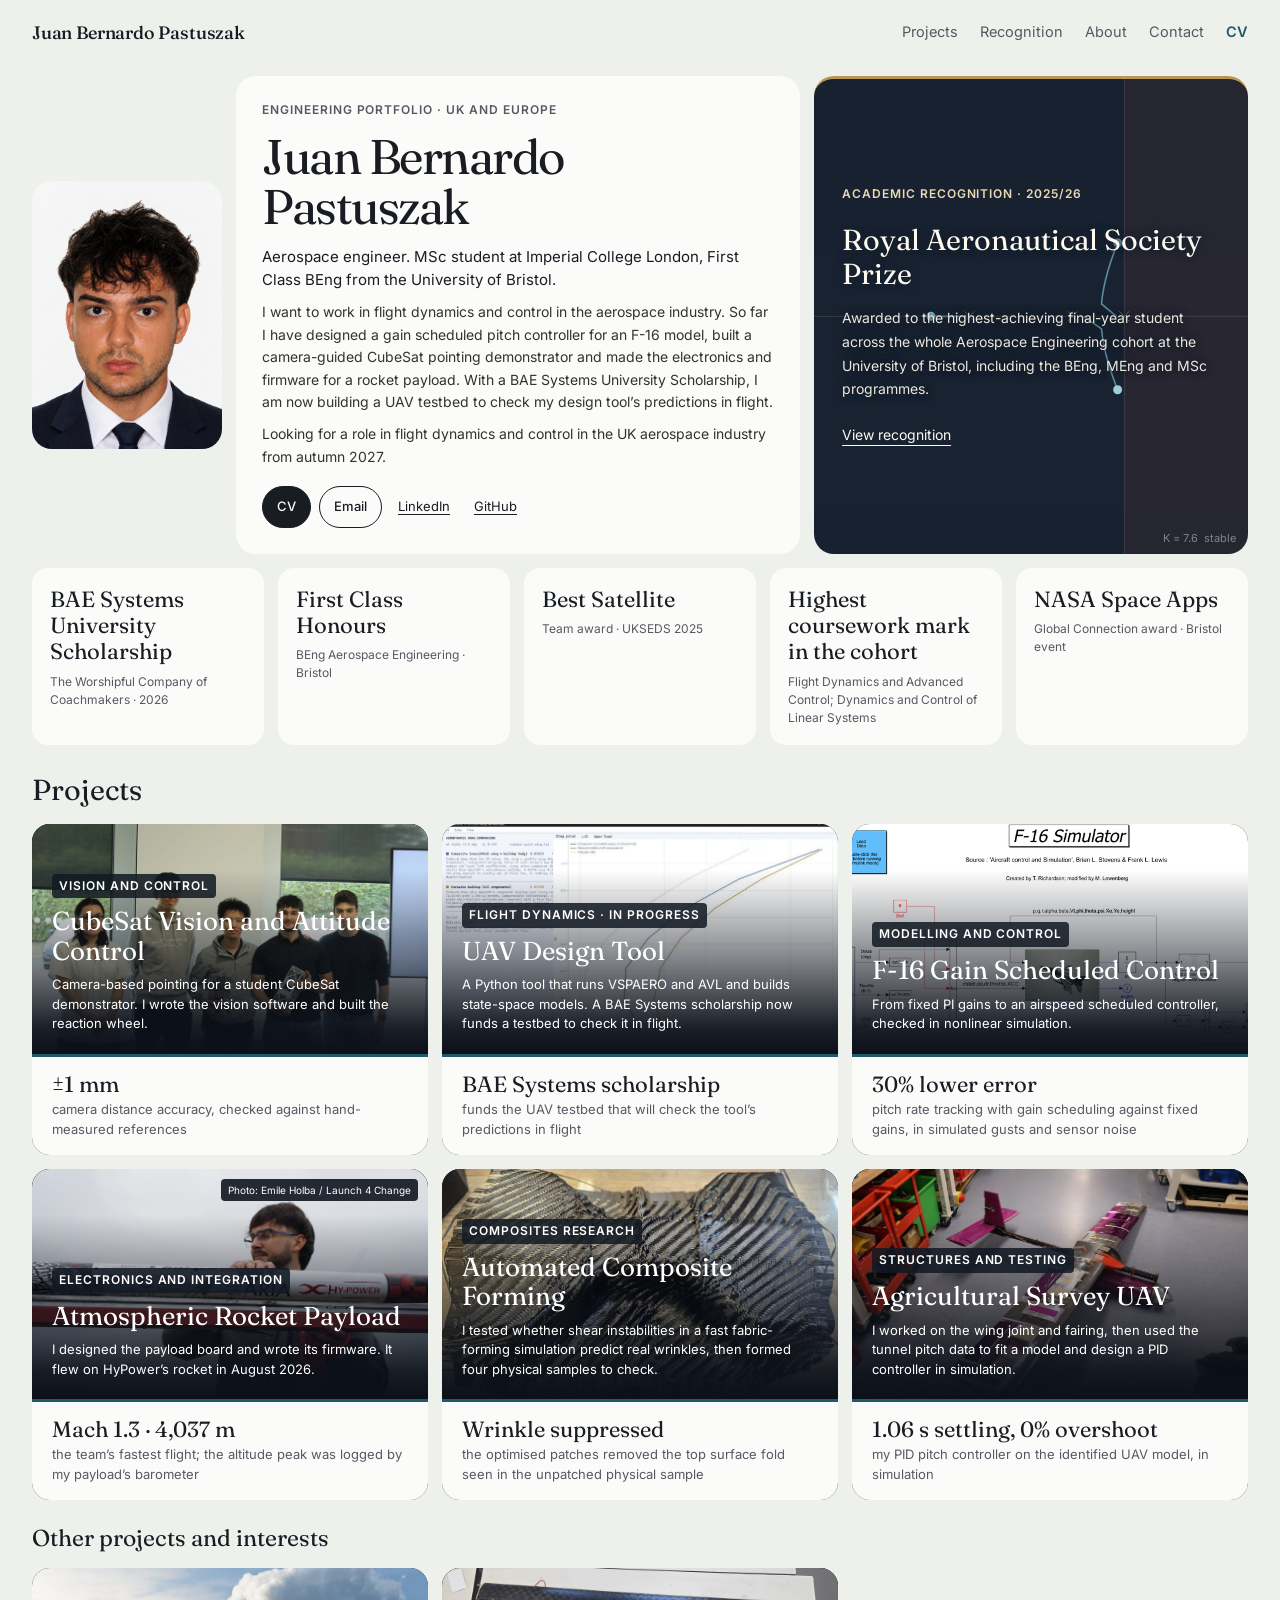
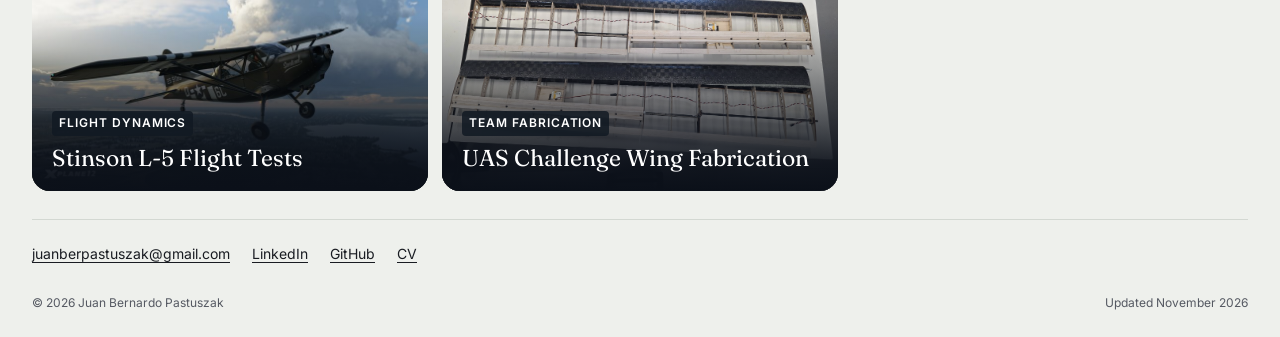
==== index.html @ 906a5113 "Keep only the root locus animation; shorter role line Co-Authored-By: Claude Opus 5.5 <noreply@anthr" ====
<!doctype html>
<html lang="en-GB">
<head>
<meta charset="utf-8">
<meta name="viewport" content="width=device-width, initial-scale=1, viewport-fit=cover">
<title>Juan Bernardo Pastuszak · Aerospace engineer, flight dynamics and control</title>
<meta name="description" content="Portfolio of Juan Bernardo Pastuszak (Juan Pastuszak), aerospace engineer in flight dynamics and control. MSc student at Imperial College London, First Class BEng from the University of Bristol, BAE Systems University Scholar. F-16 gain scheduled control, UAV design tool, CubeSat and rocket payload.">
<meta name="author" content="Juan Bernardo Pastuszak">
<meta property="og:title" content="Juan Bernardo Pastuszak · Aerospace engineer, flight dynamics and control"><meta property="og:description" content="Portfolio of Juan Bernardo Pastuszak (Juan Pastuszak), aerospace engineer in flight dynamics and control. MSc student at Imperial College London, First Class BEng from the University of Bristol, BAE Systems University Scholar. F-16 gain scheduled control, UAV design tool, CubeSat and rocket payload."><meta property="og:type" content="website">
<link rel="canonical" href="https://juanpastuszak.com/">
<meta property="og:url" content="https://juanpastuszak.com/">
<meta property="og:image" content="https://juanpastuszak.com/media/social-preview.png">
<meta property="og:image:width" content="1200"><meta property="og:image:height" content="630">
<meta property="og:image:alt" content="Juan Bernardo Pastuszak aerospace engineering portfolio, featuring satellite control, rocket payload and composite forming projects">
<meta name="twitter:card" content="summary_large_image"><meta name="twitter:image" content="https://juanpastuszak.com/media/social-preview.png">
<meta name="theme-color" content="#eef0ec">
<link rel="icon" href="data:image/svg+xml,%3Csvg xmlns='http://www.w3.org/2000/svg' viewBox='0 0 64 64'%3E%3Crect width='64' height='64' fill='%23eef0ec'/%3E%3Ctext x='32' y='44' font-family='Georgia,serif' font-size='34' text-anchor='middle' fill='%231d1a16'%3EJP%3C/text%3E%3Crect x='14' y='50' width='36' height='3' fill='%231f5a6b'/%3E%3C/svg%3E"><link rel="icon" type="image/png" sizes="48x48" href="favicon-48.png"><link rel="apple-touch-icon" href="apple-touch-icon.png">
<script type="application/ld+json">{"@context": "https://schema.org", "@type": "Person", "name": "Juan Bernardo Pastuszak", "alternateName": ["Juan Bernardo Pastuszak", "Juan Pastuszak"], "url": "https://juanpastuszak.com/", "image": "https://juanpastuszak.com/media/profile-suit-refined.png", "jobTitle": "Aerospace engineer", "description": "Aerospace engineer focused on guidance and control for autonomous aerospace systems, especially UAVs. MSc student at Imperial College London; BEng Aerospace Engineering, First Class Honours, University of Bristol.", "alumniOf": [{"@type": "CollegeOrUniversity", "name": "University of Bristol"}, {"@type": "CollegeOrUniversity", "name": "Imperial College London"}], "knowsAbout": ["Flight dynamics", "Control systems", "UAV design", "Gain scheduling", "Spacecraft attitude control", "Embedded systems"], "sameAs": ["https://www.linkedin.com/in/juanpastuszak", "https://github.com/JuanBer18"]}</script>
<link rel="preload" href="fonts/fraunces-normal-latin.woff2" as="font" type="font/woff2" crossorigin><link rel="preload" href="fonts/fraunces-italic-latin.woff2" as="font" type="font/woff2" crossorigin><link rel="preload" href="fonts/inter-normal-latin.woff2" as="font" type="font/woff2" crossorigin><link rel="stylesheet" href="fonts/fonts.css">
<link rel="stylesheet" href="styles.css">
<link rel="stylesheet" href="bento.css">
<link rel="stylesheet" href="projects-bento.css">
<script src="app.js" defer></script><script src="motion.js" defer></script><script src="controls.js" defer></script>
</head>
<body class="bento-home">
<a class="skip" href="#main">Skip to content</a>
<header class="top"><div class="wrap"><a class="brand" href="index.html">Juan Bernardo Pastuszak</a><nav class="nav" aria-label="Sections"><a href="#work">Projects</a><a href="#recognition">Recognition</a><a href="about.html">About</a><a href="#contact">Contact</a><a class="pdf" href="Juan%20Pastuszak%20-%20CV.pdf" target="_blank" rel="noopener">CV</a></nav><details class="menu"><summary>Menu</summary><nav aria-label="Sections"><a href="#work">Projects</a><a href="#recognition">Recognition</a><a href="about.html">About</a><a href="#contact">Contact</a><a href="Juan%20Pastuszak%20-%20CV.pdf" target="_blank" rel="noopener">CV</a></nav></details></div></header>
<main id="main" class="wrap">

<section class="poster-opening" aria-labelledby="name">
  <figure class="poster-portrait"><img src="media/profile-suit-refined.png" width="1057" height="1488" alt="Portrait of Juan Bernardo Pastuszak" fetchpriority="high"></figure>
  <div class="poster-profile">
    <div class="eyebrow">Engineering portfolio · UK and Europe</div>
    <h1 id="name">Juan Bernardo<br>Pastuszak</h1>
    <p class="line">Aerospace engineer. MSc student at Imperial College London, First Class BEng from the University of Bristol.</p>
    <p class="bio">I want to work in flight dynamics and control in the aerospace industry. So far I have designed a gain scheduled pitch controller for an F-16 model, built a camera-guided CubeSat pointing demonstrator and made the electronics and firmware for a rocket payload. With a BAE Systems University Scholarship, I am now building a UAV testbed to check my design tool’s predictions in flight.</p><p class="bio">Looking for a role in flight dynamics and control in the UK aerospace industry from autumn 2027.</p>
    <div class="actions"><a class="btn solid" href="Juan%20Pastuszak%20-%20CV.pdf" target="_blank" rel="noopener">CV</a><a class="btn" href="mailto:juanberpastuszak@gmail.com">Email</a><a class="profile-contact" href="https://www.linkedin.com/in/juanpastuszak" rel="noopener">LinkedIn</a><a class="profile-contact" href="https://github.com/JuanBer18" rel="noopener">GitHub</a></div>
  </div>
  <aside class="poster-prize" aria-labelledby="prize-title">
    <span class="eyebrow">Academic recognition · 2025/26</span><h2 id="prize-title">Royal Aeronautical Society Prize</h2><p>Awarded to the highest-achieving final-year student across the whole Aerospace Engineering cohort at the University of Bristol, including the BEng, MEng and MSc programmes.</p><a href="certificates/Royal%20Aeronautical%20Society%20Prize.pdf">View recognition<span class="sr">: Royal Aeronautical Society Prize certificate (PDF)</span></a>
  </aside>
</section>


<section class="bento-recognition" id="recognition" aria-labelledby="h-awards"><h2 id="h-awards" class="sr">Recognition</h2><a href="tool.html"><b>BAE Systems University Scholarship</b><span>The Worshipful Company of Coachmakers · 2026</span></a><div><b>First Class Honours</b><span>BEng Aerospace Engineering · Bristol</span></div><a href="satellite.html"><b>Best Satellite</b><span>Team award · UKSEDS 2025</span></a><a href="f16.html"><b>Highest coursework mark in the cohort</b><span>Flight Dynamics and Advanced Control; Dynamics and Control of Linear Systems</span></a><div><b>NASA Space Apps</b><span>Global Connection award · Bristol event</span></div></section>
<section class="bento-work" id="work" aria-labelledby="h-work"><div class="bento-heading"><h2 id="h-work">Projects</h2></div><div class="bento-grid"><a class="bento-tile project-card" data-groups="control hardware" href="satellite.html"><div class="preview-image"><img src="media/sat_trophy.jpg" srcset="media/sat_trophy-800.jpg 800w, media/sat_trophy.jpg 1800w" sizes="(max-width:620px) 100vw, 600px" width="1800" height="1200" alt="CubeSat Vision and Attitude Control" loading="eager" decoding="async"><div class="bento-copy"><span class="eyebrow">Vision and control</span><h3>CubeSat Vision and Attitude Control</h3><p>Camera-based pointing for a student CubeSat demonstrator. I wrote the vision software and built the reaction wheel.</p></div></div><div class="bento-result"><b>±1 mm</b><span>camera distance accuracy, checked against hand-measured references</span></div></a><a class="bento-tile project-card" data-groups="control research" href="tool.html"><div class="preview-image"><img src="media/uav_comparison_ui.jpg" srcset="media/uav_comparison_ui-800.jpg 800w, media/uav_comparison_ui.jpg 1536w" sizes="(max-width:620px) 100vw, 600px" width="1536" height="912" alt="UAV design and flight-dynamics tool" loading="eager" decoding="async"><div class="bento-copy"><span class="eyebrow">Flight dynamics · in progress</span><h3>UAV Design Tool</h3><p>A Python tool that runs VSPAERO and AVL and builds state-space models. A BAE Systems scholarship now funds a testbed to check it in flight.</p></div></div><div class="bento-result"><b>BAE Systems scholarship</b><span>funds the UAV testbed that will check the tool’s predictions in flight</span></div></a><a class="bento-tile project-card" data-groups="control" href="f16.html"><div class="preview-image"><img src="media/f16-plant-full.png" srcset="media/f16-plant-full-800.png 800w, media/f16-plant-full.png 1800w" sizes="(max-width:620px) 100vw, 600px" width="1800" height="881" alt="Gain scheduled pitch rate control for a nonlinear F-16 model" loading="eager" decoding="async"><div class="bento-copy"><span class="eyebrow">Modelling and control</span><h3>F-16 Gain Scheduled Control</h3><p>From fixed PI gains to an airspeed scheduled controller, checked in nonlinear simulation.</p></div></div><div class="bento-result"><b>36% lower error</b><span>pitch rate tracking with gain scheduling against fixed gains, in simulated gusts and sensor noise</span></div></a><a class="bento-tile project-card" data-groups="hardware" href="payload.html"><div class="preview-image"><img src="media/rocket_loading.jpg" srcset="media/rocket_loading-800.jpg 800w, media/rocket_loading.jpg 1800w" sizes="(max-width:620px) 100vw, 600px" width="1800" height="1200" alt="Atmospheric science payload for a university rocket" loading="eager" decoding="async"><span class="bento-credit">Photo: Emile Holba / Launch 4 Change</span><div class="bento-copy"><span class="eyebrow">Electronics and integration</span><h3>Atmospheric Rocket Payload</h3><p>I designed the payload board and wrote its firmware. It flew on HyPower’s rocket in August 2026.</p></div></div><div class="bento-result"><b>Mach 1.5 · 4,817 m</b><span>the team’s fastest flight; the altitude peak was logged by my payload’s barometer</span></div></a><a class="bento-tile project-card" data-groups="research structures" href="composites.html"><div class="preview-image"><img src="media/patch_before.jpg" srcset="media/patch_before-800.jpg 800w, media/patch_before.jpg 1500w" sizes="(max-width:620px) 100vw, 600px" width="1500" height="921" alt="Using fast simulations to guide patches for automated fabric forming" loading="eager" decoding="async"><div class="bento-copy"><span class="eyebrow">Composites research</span><h3>Automated Composite Forming</h3><p>I tested whether shear instabilities in a fast fabric-forming simulation predict real wrinkles, then formed four physical samples to check.</p></div></div><div class="bento-result"><b>Wrinkle suppressed</b><span>the optimised patches removed the top surface fold seen in the unpatched physical sample</span></div></a><a class="bento-tile project-card" data-groups="structures control hardware" href="avdasi2.html"><div class="preview-image"><img src="media/av_build.jpg" srcset="media/av_build-800.jpg 800w, media/av_build.jpg 1800w" sizes="(max-width:620px) 100vw, 600px" width="1800" height="1200" alt="Agricultural survey UAV: design, integration and testing" loading="eager" decoding="async"><div class="bento-copy"><span class="eyebrow">Structures and testing</span><h3>Agricultural Survey UAV</h3><p>I worked on the wing joint and fairing, then used the tunnel pitch data to fit a model and design a PID controller in simulation.</p></div></div><div class="bento-result"><b>1.27 s settling, 0% overshoot</b><span>my PID pitch controller on the identified UAV model, in simulation</span></div></a></div><div class="bento-secondary"><h2>Other projects and interests</h2><div class="bento-grid"><a class="bento-tile project-card" data-groups="control research" href="stinson.html"><div class="preview-image"><img src="media/stinson-xplane.jpg" srcset="media/stinson-xplane-800.jpg 800w, media/stinson-xplane.jpg 1800w" sizes="(max-width:620px) 100vw, 600px" width="1800" height="1012" alt="Stinson L-5 simulated flight tests" loading="eager" decoding="async"><div class="bento-copy"><span class="eyebrow">Flight dynamics</span><h3>Stinson L-5 Flight Tests</h3><p>Extending a course task through simulated flight tests and a Python workflow for handling qualities analysis.</p></div></div></a><a class="bento-tile project-card" data-groups="structures hardware" href="uas.html"><div class="preview-image"><img src="media/uas-wooden-wing-panels.svg" width="2000.0" height="1126.0" alt="Wing fabrication for an autonomous competition aircraft" loading="eager" decoding="async"><div class="bento-copy"><span class="eyebrow">Team fabrication</span><h3>UAS Challenge Wing Fabrication</h3><p>Helping the team build wooden wings and carbon fibre leading edges for the UAS Challenge.</p></div></div></a></div></div></section>
<section class="bento-contact" id="contact" aria-label="Contact"><a href="mailto:juanberpastuszak@gmail.com">juanberpastuszak@gmail.com</a><a href="https://www.linkedin.com/in/juanpastuszak" rel="noopener">LinkedIn</a><a href="https://github.com/JuanBer18" rel="noopener">GitHub</a><a href="Juan%20Pastuszak%20-%20CV.pdf" target="_blank" rel="noopener">CV</a></section>
<footer><span>© 2026 Juan Bernardo Pastuszak</span><span>Updated November 2026</span></footer>
</main>
</body>
</html>
---- fonts/fonts.css ----
/* Self-hosted copies of the portfolio's original Fraunces/Inter selection.
   Fonts are distributed unchanged under the SIL Open Font License 1.1.
   See OFL-Fraunces.txt and OFL-Inter.txt in this directory. */

/* vietnamese */
@font-face {
  font-family: 'Fraunces';
  font-style: italic;
  font-weight: 300 500;
  font-display: block;
  src: url(fraunces-italic-vietnamese.woff2) format('woff2');
  unicode-range: U+0102-0103, U+0110-0111, U+0128-0129, U+0168-0169, U+01A0-01A1, U+01AF-01B0, U+0300-0301, U+0303-0304, U+0308-0309, U+0323, U+0329, U+1EA0-1EF9, U+20AB;
}
/* latin-ext */
@font-face {
  font-family: 'Fraunces';
  font-style: italic;
  font-weight: 300 500;
  font-display: block;
  src: url(fraunces-italic-latin-ext.woff2) format('woff2');
  unicode-range: U+0100-02BA, U+02BD-02C5, U+02C7-02CC, U+02CE-02D7, U+02DD-02FF, U+0304, U+0308, U+0329, U+1D00-1DBF, U+1E00-1E9F, U+1EF2-1EFF, U+2020, U+20A0-20AB, U+20AD-20C4, U+2113, U+2C60-2C7F, U+A720-A7FF;
}
/* latin */
@font-face {
  font-family: 'Fraunces';
  font-style: italic;
  font-weight: 300 500;
  font-display: block;
  src: url(fraunces-italic-latin.woff2) format('woff2');
  unicode-range: U+0000-00FF, U+0131, U+0152-0153, U+02BB-02BC, U+02C6, U+02DA, U+02DC, U+0304, U+0308, U+0329, U+2000-206F, U+20AC, U+2122, U+2191, U+2193, U+2212, U+2215, U+FEFF, U+FFFD;
}
/* vietnamese */
@font-face {
  font-family: 'Fraunces';
  font-style: normal;
  font-weight: 300 600;
  font-display: block;
  src: url(fraunces-normal-vietnamese.woff2) format('woff2');
  unicode-range: U+0102-0103, U+0110-0111, U+0128-0129, U+0168-0169, U+01A0-01A1, U+01AF-01B0, U+0300-0301, U+0303-0304, U+0308-0309, U+0323, U+0329, U+1EA0-1EF9, U+20AB;
}
/* latin-ext */
@font-face {
  font-family: 'Fraunces';
  font-style: normal;
  font-weight: 300 600;
  font-display: block;
  src: url(fraunces-normal-latin-ext.woff2) format('woff2');
  unicode-range: U+0100-02BA, U+02BD-02C5, U+02C7-02CC, U+02CE-02D7, U+02DD-02FF, U+0304, U+0308, U+0329, U+1D00-1DBF, U+1E00-1E9F, U+1EF2-1EFF, U+2020, U+20A0-20AB, U+20AD-20C4, U+2113, U+2C60-2C7F, U+A720-A7FF;
}
/* latin */
@font-face {
  font-family: 'Fraunces';
  font-style: normal;
  font-weight: 300 600;
  font-display: block;
  src: url(fraunces-normal-latin.woff2) format('woff2');
  unicode-range: U+0000-00FF, U+0131, U+0152-0153, U+02BB-02BC, U+02C6, U+02DA, U+02DC, U+0304, U+0308, U+0329, U+2000-206F, U+20AC, U+2122, U+2191, U+2193, U+2212, U+2215, U+FEFF, U+FFFD;
}
/* cyrillic-ext */
@font-face {
  font-family: 'Inter';
  font-style: normal;
  font-weight: 400;
  font-display: block;
  src: url(inter-normal-cyrillic-ext.woff2) format('woff2');
  unicode-range: U+0460-052F, U+1C80-1C8A, U+20B4, U+2DE0-2DFF, U+A640-A69F, U+FE2E-FE2F;
}
/* cyrillic */
@font-face {
  font-family: 'Inter';
  font-style: normal;
  font-weight: 400;
  font-display: block;
  src: url(inter-normal-cyrillic.woff2) format('woff2');
  unicode-range: U+0301, U+0400-045F, U+0490-0491, U+04B0-04B1, U+2116;
}
/* greek-ext */
@font-face {
  font-family: 'Inter';
  font-style: normal;
  font-weight: 400;
  font-display: block;
  src: url(inter-normal-greek-ext.woff2) format('woff2');
  unicode-range: U+1F00-1FFF;
}
/* greek */
@font-face {
  font-family: 'Inter';
  font-style: normal;
  font-weight: 400;
  font-display: block;
  src: url(inter-normal-greek.woff2) format('woff2');
  unicode-range: U+0370-0377, U+037A-037F, U+0384-038A, U+038C, U+038E-03A1, U+03A3-03FF;
}
/* vietnamese */
@font-face {
  font-family: 'Inter';
  font-style: normal;
  font-weight: 400;
  font-display: block;
  src: url(inter-normal-vietnamese.woff2) format('woff2');
  unicode-range: U+0102-0103, U+0110-0111, U+0128-0129, U+0168-0169, U+01A0-01A1, U+01AF-01B0, U+0300-0301, U+0303-0304, U+0308-0309, U+0323, U+0329, U+1EA0-1EF9, U+20AB;
}
/* latin-ext */
@font-face {
  font-family: 'Inter';
  font-style: normal;
  font-weight: 400;
  font-display: block;
  src: url(inter-normal-latin-ext.woff2) format('woff2');
  unicode-range: U+0100-02BA, U+02BD-02C5, U+02C7-02CC, U+02CE-02D7, U+02DD-02FF, U+0304, U+0308, U+0329, U+1D00-1DBF, U+1E00-1E9F, U+1EF2-1EFF, U+2020, U+20A0-20AB, U+20AD-20C4, U+2113, U+2C60-2C7F, U+A720-A7FF;
}
/* latin */
@font-face {
  font-family: 'Inter';
  font-style: normal;
  font-weight: 400;
  font-display: block;
  src: url(inter-normal-latin.woff2) format('woff2');
  unicode-range: U+0000-00FF, U+0131, U+0152-0153, U+02BB-02BC, U+02C6, U+02DA, U+02DC, U+0304, U+0308, U+0329, U+2000-206F, U+20AC, U+2122, U+2191, U+2193, U+2212, U+2215, U+FEFF, U+FFFD;
}
/* cyrillic-ext */
@font-face {
  font-family: 'Inter';
  font-style: normal;
  font-weight: 500;
  font-display: block;
  src: url(inter-normal-cyrillic-ext.woff2) format('woff2');
  unicode-range: U+0460-052F, U+1C80-1C8A, U+20B4, U+2DE0-2DFF, U+A640-A69F, U+FE2E-FE2F;
}
/* cyrillic */
@font-face {
  font-family: 'Inter';
  font-style: normal;
  font-weight: 500;
  font-display: block;
  src: url(inter-normal-cyrillic.woff2) format('woff2');
  unicode-range: U+0301, U+0400-045F, U+0490-0491, U+04B0-04B1, U+2116;
}
/* greek-ext */
@font-face {
  font-family: 'Inter';
  font-style: normal;
  font-weight: 500;
  font-display: block;
  src: url(inter-normal-greek-ext.woff2) format('woff2');
  unicode-range: U+1F00-1FFF;
}
/* greek */
@font-face {
  font-family: 'Inter';
  font-style: normal;
  font-weight: 500;
  font-display: block;
  src: url(inter-normal-greek.woff2) format('woff2');
  unicode-range: U+0370-0377, U+037A-037F, U+0384-038A, U+038C, U+038E-03A1, U+03A3-03FF;
}
/* vietnamese */
@font-face {
  font-family: 'Inter';
  font-style: normal;
  font-weight: 500;
  font-display: block;
  src: url(inter-normal-vietnamese.woff2) format('woff2');
  unicode-range: U+0102-0103, U+0110-0111, U+0128-0129, U+0168-0169, U+01A0-01A1, U+01AF-01B0, U+0300-0301, U+0303-0304, U+0308-0309, U+0323, U+0329, U+1EA0-1EF9, U+20AB;
}
/* latin-ext */
@font-face {
  font-family: 'Inter';
  font-style: normal;
  font-weight: 500;
  font-display: block;
  src: url(inter-normal-latin-ext.woff2) format('woff2');
  unicode-range: U+0100-02BA, U+02BD-02C5, U+02C7-02CC, U+02CE-02D7, U+02DD-02FF, U+0304, U+0308, U+0329, U+1D00-1DBF, U+1E00-1E9F, U+1EF2-1EFF, U+2020, U+20A0-20AB, U+20AD-20C4, U+2113, U+2C60-2C7F, U+A720-A7FF;
}
/* latin */
@font-face {
  font-family: 'Inter';
  font-style: normal;
  font-weight: 500;
  font-display: block;
  src: url(inter-normal-latin.woff2) format('woff2');
  unicode-range: U+0000-00FF, U+0131, U+0152-0153, U+02BB-02BC, U+02C6, U+02DA, U+02DC, U+0304, U+0308, U+0329, U+2000-206F, U+20AC, U+2122, U+2191, U+2193, U+2212, U+2215, U+FEFF, U+FFFD;
}
/* cyrillic-ext */
@font-face {
  font-family: 'Inter';
  font-style: normal;
  font-weight: 600;
  font-display: block;
  src: url(inter-normal-cyrillic-ext.woff2) format('woff2');
  unicode-range: U+0460-052F, U+1C80-1C8A, U+20B4, U+2DE0-2DFF, U+A640-A69F, U+FE2E-FE2F;
}
/* cyrillic */
@font-face {
  font-family: 'Inter';
  font-style: normal;
  font-weight: 600;
  font-display: block;
  src: url(inter-normal-cyrillic.woff2) format('woff2');
  unicode-range: U+0301, U+0400-045F, U+0490-0491, U+04B0-04B1, U+2116;
}
/* greek-ext */
@font-face {
  font-family: 'Inter';
  font-style: normal;
  font-weight: 600;
  font-display: block;
  src: url(inter-normal-greek-ext.woff2) format('woff2');
  unicode-range: U+1F00-1FFF;
}
/* greek */
@font-face {
  font-family: 'Inter';
  font-style: normal;
  font-weight: 600;
  font-display: block;
  src: url(inter-normal-greek.woff2) format('woff2');
  unicode-range: U+0370-0377, U+037A-037F, U+0384-038A, U+038C, U+038E-03A1, U+03A3-03FF;
}
/* vietnamese */
@font-face {
  font-family: 'Inter';
  font-style: normal;
  font-weight: 600;
  font-display: block;
  src: url(inter-normal-vietnamese.woff2) format('woff2');
  unicode-range: U+0102-0103, U+0110-0111, U+0128-0129, U+0168-0169, U+01A0-01A1, U+01AF-01B0, U+0300-0301, U+0303-0304, U+0308-0309, U+0323, U+0329, U+1EA0-1EF9, U+20AB;
}
/* latin-ext */
@font-face {
  font-family: 'Inter';
  font-style: normal;
  font-weight: 600;
  font-display: block;
  src: url(inter-normal-latin-ext.woff2) format('woff2');
  unicode-range: U+0100-02BA, U+02BD-02C5, U+02C7-02CC, U+02CE-02D7, U+02DD-02FF, U+0304, U+0308, U+0329, U+1D00-1DBF, U+1E00-1E9F, U+1EF2-1EFF, U+2020, U+20A0-20AB, U+20AD-20C4, U+2113, U+2C60-2C7F, U+A720-A7FF;
}
/* latin */
@font-face {
  font-family: 'Inter';
  font-style: normal;
  font-weight: 600;
  font-display: block;
  src: url(inter-normal-latin.woff2) format('woff2');
  unicode-range: U+0000-00FF, U+0131, U+0152-0153, U+02BB-02BC, U+02C6, U+02DA, U+02DC, U+0304, U+0308, U+0329, U+2000-206F, U+20AC, U+2122, U+2191, U+2193, U+2212, U+2215, U+FEFF, U+FFFD;
}
---- styles.css ----
/* Juan Pastuszak, engineering portfolio. Editorial project stories and a poster-based home.
   Warm paper, Fraunces display serif, Inter text, one vermilion accent. Media keep their true proportions. */
:root{
  --bg:#eef0ec;--paper:#fbfcfa;--card:#fcfdfb;--ink:#1d1a16;--body:#36312a;--mute:#6b6357;--line:#d3d8d2;--acc:#1f5a6b;--acc-soft:#d6e6ea;
  --serif:'Fraunces',Georgia,'Times New Roman',serif;--sans:'Inter',system-ui,-apple-system,'Segoe UI',sans-serif;
  --g:clamp(16px,4vw,56px);--head:58px;--max:1240px
}
*{box-sizing:border-box;margin:0}
html{scroll-behavior:smooth;-webkit-text-size-adjust:100%}
body{background:var(--bg);color:var(--ink);font:400 17px/1.65 var(--sans);-webkit-font-smoothing:antialiased;text-rendering:optimizeLegibility}
a{color:inherit;text-underline-offset:3px;text-decoration-thickness:1px}
img,video{display:block;max-width:100%;height:auto}
:focus-visible{outline:3px solid var(--acc);outline-offset:3px}
.skip{position:absolute;left:-999px;top:8px;background:var(--ink);color:var(--paper);padding:8px 14px;z-index:20}.skip:focus{left:8px}
.wrap{max-width:var(--max);margin:0 auto;padding:0 var(--g)}
.eyebrow{font:600 12px/1.4 var(--sans);letter-spacing:.14em;text-transform:uppercase;color:var(--mute)}
.sr{position:absolute;width:1px;height:1px;overflow:hidden;clip:rect(0 0 0 0);white-space:nowrap}

/* header */
.top{position:sticky;top:0;z-index:10;background:var(--bg);border-bottom:1px solid var(--line)}
.top .wrap{display:flex;align-items:center;gap:20px;height:var(--head)}
.brand{font:500 19px var(--serif);text-decoration:none;letter-spacing:-.01em;white-space:nowrap}
.nav{display:flex;gap:22px;margin-left:auto;font-size:14.5px;align-items:center}
.nav a{text-decoration:none;color:var(--mute);padding:6px 0}.nav a:hover,.nav a.on{color:var(--ink)}
.nav a.on{box-shadow:inset 0 -2px 0 var(--acc)}
.nav .pdf{color:var(--acc);font-weight:600}
.menu{display:none;margin-left:auto}
@media(max-width:760px){
  .nav{display:none}
  .menu{display:block;position:relative}
  .menu summary{list-style:none;cursor:pointer;font-size:14.5px;font-weight:500;padding:8px 12px;border:1px solid var(--line);background:var(--paper)}
  .menu summary::-webkit-details-marker{display:none}
  .menu[open] summary{background:var(--ink);color:var(--paper);border-color:var(--ink)}
  .menu nav{position:absolute;right:0;top:calc(100% + 8px);background:var(--paper);border:1px solid var(--line);box-shadow:0 14px 34px -18px #0005;display:grid;min-width:230px;padding:6px}
  .menu nav a{padding:11px 14px;text-decoration:none;font-size:15.5px;border-bottom:1px solid var(--line)}.menu nav a:last-child{border-bottom:0;color:var(--acc);font-weight:600}
}

/* opening */
.open{display:grid;grid-template-columns:minmax(0,1.55fr) minmax(0,.75fr);gap:clamp(28px,6vw,96px);padding:clamp(32px,4vw,56px) 0 32px;align-items:start}
.open h1{font:300 clamp(48px,7.5vw,104px)/.96 var(--serif);letter-spacing:-.035em;margin:14px 0 18px;font-variation-settings:'opsz' 144}
.open .line{font:400 clamp(20px,2.2vw,27px)/1.32 var(--serif);font-style:italic;color:var(--body);max-width:32ch;margin-bottom:24px}
.open p.bio{max-width:62ch;color:var(--body);margin-bottom:14px}
.mobile-prize{display:none}
.work-preview{display:grid;grid-template-columns:repeat(3,minmax(0,1fr));gap:24px;margin:0 0 36px}
.work-preview a{text-decoration:none;border-top:1px solid var(--line);padding-top:14px}
.preview-image{height:180px;display:flex;justify-content:center;align-items:center;background:var(--paper);margin-bottom:12px}
.preview-image img{width:100%;height:100%;object-fit:contain}
.work-preview h2{font:400 22px/1.2 var(--serif);margin-top:6px}
.work-preview a:hover h2{color:var(--acc)}
@media(max-width:560px){
  .open{padding-top:28px;gap:20px;padding-bottom:24px}
  .open h1{font-size:48px;margin-top:12px;margin-bottom:14px}
  .open .line{font-size:21px;margin-bottom:16px}
  .open p.bio{font-size:15px;line-height:1.5}
  .open .actions{margin-top:18px;gap:8px}
  .open .btn{padding:10px 13px;font-size:13px}
  .open .side{display:none}
  .open .mobile-prize{display:block;font-size:13px;line-height:1.4;color:var(--acc);max-width:45ch;margin:10px 0}
  .work-preview{grid-template-columns:1fr 1fr;gap:14px;margin-bottom:24px}
  .work-preview a:last-child{display:none}
  .preview-image{height:126px;margin-bottom:9px}
  .work-preview h2{font-size:19px}
  .work-preview .eyebrow{font-size:10px}
}
.actions{display:flex;gap:12px;flex-wrap:wrap;margin-top:26px}
.btn{display:inline-flex;align-items:center;gap:8px;padding:12px 20px;border:1px solid var(--ink);text-decoration:none;font-weight:500;font-size:15px;transition:background .2s,color .2s}
.btn:hover{background:var(--ink);color:var(--paper)}
.btn.solid{background:var(--ink);color:var(--paper)}.btn.solid:hover{background:var(--acc);border-color:var(--acc)}
.side figure img{width:min(250px,100%)}
.prize{margin-top:28px;border-top:2px solid var(--acc);padding-top:16px}
.prize .eyebrow{color:var(--acc)}
.prize b{display:block;font:500 25px/1.18 var(--serif);margin:8px 0 8px;letter-spacing:-.01em}
.prize p{font-size:15px;color:var(--body);max-width:34ch}
@media(max-width:860px){
  .open{grid-template-columns:1fr;gap:30px}
  .side{display:grid;grid-template-columns:minmax(96px,128px) 1fr;gap:20px;align-items:start}
  .side figure img{width:100%}
  .prize{margin-top:0}
}

/* recognition */
.rec{display:grid;grid-template-columns:repeat(3,minmax(0,1fr));border-top:1px solid var(--line);border-bottom:1px solid var(--line)}
.rec div{padding:22px 22px 22px 0}.rec div+div{padding-left:22px;border-left:1px solid var(--line)}
.rec .k{font:600 11.5px var(--sans);letter-spacing:.12em;text-transform:uppercase;color:var(--acc)}
.rec b{display:block;font:500 20px/1.25 var(--serif);margin:6px 0 4px}.rec span{font-size:14.5px;color:var(--mute)}
@media(max-width:860px){.rec{grid-template-columns:1fr}.rec div,.rec div+div{padding:16px 0;border-left:0}.rec div+div{border-top:1px solid var(--line)}}

/* section heads and project index */
section.block{padding-top:clamp(56px,8vw,104px)}
section[id],article[id]{scroll-margin-top:calc(var(--head) + 18px)}
.shead{display:flex;justify-content:space-between;align-items:baseline;gap:16px;border-bottom:1px solid var(--ink);padding-bottom:12px;margin-bottom:4px}
.shead h2{font:400 clamp(28px,3.4vw,40px)/1.1 var(--serif);letter-spacing:-.02em}
.idx .grp{padding:22px 0 6px;color:var(--acc)}
.idx a{display:grid;grid-template-columns:52px minmax(0,1.05fr) minmax(0,.95fr) 150px;gap:20px;align-items:center;padding:17px 0;border-bottom:1px solid var(--line);text-decoration:none}
.idx a:hover h3{color:var(--acc)}
.idx .n{font:400 22px var(--serif);color:var(--mute)}
.idx h3{font:400 clamp(19px,2vw,23px)/1.25 var(--serif);transition:color .2s}
.idx .m{font-size:14px;color:var(--mute);line-height:1.5}.idx .m b{display:block;color:var(--body);font-weight:500}
.idx .s{font-size:13px;color:var(--mute);text-align:right;line-height:1.4}
@media(max-width:860px){.idx a{grid-template-columns:40px minmax(0,1fr);gap:4px 14px}.idx .m,.idx .s{grid-column:2;text-align:left}}

/* project chapters */
.ch{padding-top:clamp(72px,10vw,132px)}
.ch .num{font:300 clamp(60px,8vw,112px)/.8 var(--serif);color:var(--acc)}
.ch h2{font:400 clamp(32px,4.8vw,60px)/1.05 var(--serif);letter-spacing:-.025em;max-width:21ch;margin:14px 0 20px}
.ch .lead{font:400 clamp(18.5px,1.85vw,22px)/1.52 var(--serif);color:var(--body);max-width:58ch}
.meta{display:grid;grid-template-columns:repeat(5,minmax(0,1fr));gap:0 24px;margin:30px 0 0;border-top:1px solid var(--line)}
.meta div{padding:12px 0;border-bottom:1px solid var(--line)}
.meta dt{font:600 11px var(--sans);letter-spacing:.12em;text-transform:uppercase;color:var(--mute)}.meta dd{font-size:15px;margin-top:2px;line-height:1.45}
@media(max-width:980px){.meta{grid-template-columns:1fr 1fr}}@media(max-width:520px){.meta{grid-template-columns:1fr}}
.glance{display:grid;grid-template-columns:repeat(4,minmax(0,1fr));margin-top:24px;background:var(--paper);border:1px solid var(--line)}
.glance div{padding:16px 18px}.glance div+div{border-left:1px solid var(--line)}
.glance dt{font:600 11px var(--sans);letter-spacing:.12em;text-transform:uppercase;color:var(--acc);margin-bottom:6px}.glance dd{font-size:14.5px;line-height:1.5;color:var(--body)}
@media(max-width:980px){.glance{grid-template-columns:1fr 1fr}.glance div:nth-child(3){border-left:0}.glance div:nth-child(n+3){border-top:1px solid var(--line)}}
@media(max-width:560px){.glance{grid-template-columns:1fr}.glance div+div{border-left:0;border-top:1px solid var(--line)}}
.story{margin-top:clamp(28px,4.5vw,56px)}
.step{display:grid;grid-template-columns:minmax(0,1.15fr) minmax(0,1fr);gap:clamp(24px,4vw,52px);padding:clamp(26px,3.2vw,40px) 0;border-top:1px solid var(--line);align-items:center}
.step.alt{grid-template-columns:minmax(0,1fr) minmax(0,1.25fr)}.step.alt>figure{order:2}
.step.tall{grid-template-columns:minmax(0,.66fr) minmax(0,1fr)}.step.tall.alt{grid-template-columns:minmax(0,1fr) minmax(0,.66fr)}
.step>figure{position:static}
.step.tall>figure{width:100%;max-width:var(--portrait-width,300px);justify-self:center}
.step.tall>figure img,.step.tall>figure video{width:100%;height:auto}
.step.tall{align-items:center}
.story-pair{display:grid;grid-template-columns:1fr 1fr;gap:clamp(24px,4vw,52px);border-top:1px solid var(--line);padding:32px 0}
.story-pair .step{display:flex;flex-direction:column;border:0;padding:0;gap:18px;align-items:stretch;min-width:0}
.story-pair .step>figure{order:0;margin:0 auto;max-width:100%}
.story-pair .step>figure img,.story-pair .step>figure video{width:auto;height:auto;max-width:100%;max-height:320px;margin:auto}
.story-pair .step>figure figcaption{max-width:55ch}
@media(max-width:700px){.story-pair{grid-template-columns:1fr;gap:30px}.story-pair .step+ .step{border-top:1px solid var(--line);padding-top:28px}}
.step h3{font:500 clamp(22px,2.3vw,29px)/1.18 var(--serif);letter-spacing:-.015em;margin-bottom:14px}
.step p{color:var(--body);margin-bottom:12px;max-width:62ch}
@media(max-width:860px){.step,.step.alt,.step.tall,.step.tall.alt{grid-template-columns:1fr;gap:18px}.step.alt>figure{order:0}.step>figure{position:static}.step.tall>figure{max-width:min(300px,80%)}.step.tall .t{width:100%}}

/* figures */
figure.m figcaption{font:italic 400 14px/1.45 var(--serif);color:var(--mute);margin-top:10px}
figure.m .credit{display:block;font:400 12px var(--sans);font-style:normal;color:var(--mute);margin-top:2px}
figure.m img,figure.m video{width:100%;background:#e7dfd0}
figure.m.contain .plate{background:#fff;border:1px solid var(--line);padding:clamp(8px,1.4vw,16px)}
figure.m.contain img{background:transparent}
.step>figure.m.contain .plate{display:flex;justify-content:center}
.fig2{margin-top:22px}
.tap{display:none}

video{cursor:pointer}

/* functional loop and automation flow */
.loop{display:flex;flex-wrap:wrap;gap:6px 0;margin:18px 0 6px;padding:0;list-style:none;font-size:13.5px}
.loop li{display:flex;align-items:center;color:var(--body)}
.loop li span{background:var(--paper);border:1px solid var(--line);padding:5px 10px}
.loop li+li::before{content:'→';color:var(--acc);padding:0 7px}
.loop-note{font-size:13px;color:var(--mute)}
.flow{list-style:none;padding:clamp(16px,2.4vw,28px);background:#fff;border:1px solid var(--line);counter-reset:f;display:grid;gap:0}
.flow li{counter-increment:f;display:grid;grid-template-columns:34px 1fr;gap:12px;align-items:center;font-size:15.5px;padding:10px 0;position:relative}
.flow li::before{content:counter(f);width:30px;height:30px;border-radius:50%;border:1px solid var(--acc);color:var(--acc);display:grid;place-items:center;font:500 14px var(--serif)}
.flow li+li::after{content:'';position:absolute;left:15px;top:-10px;height:20px;border-left:1px solid var(--line)}
.flow li:last-child{color:var(--acc);font-weight:500}

/* comparison slider */
.cmp{position:relative;overflow:hidden;--pos:50%;width:100%;touch-action:pan-y;user-select:none;background:#222}
.cmp img{position:absolute;inset:0;width:100%;height:100%}
.cmp .top{clip-path:inset(0 calc(100% - var(--pos)) 0 0)}
.cmp .bar{position:absolute;top:0;bottom:0;left:var(--pos);width:2px;background:#fff;transform:translateX(-1px);box-shadow:0 0 0 1px #0003}
.cmp .knob{position:absolute;left:var(--pos);top:50%;width:44px;height:44px;border-radius:50%;background:#fff;color:#111;transform:translate(-50%,-50%);display:grid;place-items:center;box-shadow:0 4px 16px #0006;font-size:15px}
.cmp .lab{position:absolute;top:10px;color:#fff;background:#000a;padding:3px 10px;font:500 12px var(--sans)}.cmp .lab.a{left:10px}.cmp .lab.b{right:10px}
.cmp input{position:absolute;inset:0;width:100%;height:100%;opacity:0;cursor:ew-resize;margin:0}
.cmp:focus-within{outline:3px solid var(--acc);outline-offset:3px}

/* technical notes */
details.more{margin-top:8px;border-top:1px solid var(--line);border-bottom:1px solid var(--line)}
details.more summary{cursor:pointer;list-style:none;display:flex;justify-content:space-between;align-items:center;padding:18px 0;font:500 19px var(--serif)}
details.more summary::-webkit-details-marker{display:none}
details.more summary::after{content:'+';font:300 28px var(--serif);color:var(--acc);line-height:1}
details.more[open] summary::after{content:'−'}
details.more .in{padding:4px 0 30px;display:grid;grid-template-columns:minmax(0,1fr) minmax(0,1.3fr);gap:clamp(20px,4vw,56px);align-items:start}
details.more .in p{color:var(--body);margin-bottom:12px;font-size:16px;max-width:60ch}
details.more .figs{display:grid;gap:22px}
@media(max-width:860px){details.more .in{grid-template-columns:1fr}}

/* shorter projects */
.minor .num{font-size:clamp(44px,5vw,64px)}
.minor h2{font-size:clamp(28px,3.6vw,44px)}

/* education, other experience, contact */
.edu{display:grid;grid-template-columns:minmax(0,1.4fr) minmax(0,.6fr);gap:clamp(24px,5vw,72px);margin-top:18px;align-items:start}
.entry{display:grid;grid-template-columns:110px minmax(0,1fr);gap:18px;padding:20px 0;border-bottom:1px solid var(--line)}
.entry .w{font:400 15px var(--serif);color:var(--mute);padding-top:3px}
.entry h3{font:500 21px/1.25 var(--serif)}.entry .where{color:var(--body);font-size:15.5px;margin:2px 0 6px}.entry p{font-size:15px;color:var(--mute);max-width:64ch}
@media(max-width:860px){.edu{grid-template-columns:1fr}.edu figure{max-width:340px}}
@media(max-width:520px){.entry{grid-template-columns:1fr;gap:2px}}
.contact{padding:clamp(72px,10vw,130px) 0 30px}
.contact h2{font:300 clamp(48px,8vw,100px)/.95 var(--serif);letter-spacing:-.03em}
.contact p{max-width:58ch;color:var(--body);margin-top:16px}
.contact .mail{display:inline-block;margin-top:22px;font:400 clamp(22px,3vw,34px) var(--serif);word-break:break-word}
footer{border-top:1px solid var(--line);padding:24px 0 calc(40px + env(safe-area-inset-bottom));color:var(--mute);font-size:14px;display:flex;justify-content:space-between;gap:16px;flex-wrap:wrap;margin-top:56px}

@media(prefers-reduced-motion:reduce){html{scroll-behavior:auto}.btn{transition:none}}
@media print{.top,.menu,.actions,video{display:none}}

/* comparison slider: explicit stacking so the handle, divider and labels sit above both photographs */
figure.m .cmp img{position:absolute;inset:0;width:100%;height:100%;max-width:none;object-fit:contain;background:none;z-index:0}
figure.m .cmp img.top{z-index:1}
.cmp .bar,.cmp .knob,.cmp .lab{z-index:2}
.cmp input{z-index:3}

/* Project navigation stays close while reading the longer case studies. */
.project-nav{position:sticky;top:var(--head);z-index:8;margin:20px 0 0;background:var(--bg);border-bottom:1px solid var(--line);display:flex;align-items:center;gap:14px;padding:10px 0}
.project-nav .links{display:flex;gap:5px;overflow-x:auto;min-width:0;scrollbar-width:thin;padding:4px 2px 7px}
.project-nav a{white-space:nowrap;text-decoration:none;font-size:12px;padding:7px 10px;border:1px solid transparent;color:var(--mute)}
.project-nav a:hover{color:var(--ink);border-color:var(--line)}
.project-nav a[aria-current]{color:var(--acc);border-color:var(--acc);background:var(--paper)}
.project-nav .n{font-family:var(--serif);padding-right:5px}
.project-nav button{flex:none;font:500 12px var(--sans);border:0;background:none;color:var(--mute);padding:10px;cursor:pointer}
.project-nav button:hover{color:var(--acc)}
.ch{scroll-margin-top:calc(var(--head) + 82px)}
.chapter-end{display:flex;justify-content:space-between;gap:16px;margin-top:25px;padding-top:16px;border-top:1px solid var(--line);font-size:14px}
.chapter-end a{text-decoration:none;color:var(--acc)}
.chapter-end a:last-child{text-align:right}
@media(max-width:760px){.brand{font-size:clamp(14px,4vw,19px)}.top .wrap{gap:10px}.project-nav{gap:4px;margin-left:calc(-1 * var(--g));margin-right:calc(-1 * var(--g));padding:6px var(--g)}.project-nav a{font-size:12px;padding:7px}.project-nav button{font-size:11px;padding:7px 0 7px 8px;max-width:65px;line-height:1.3}.ch{scroll-margin-top:calc(var(--head) + 72px)}}

/* Uncropped overviews remain readable; full images are one click away. */
.image-open{position:relative;display:block;width:100%;padding:0;border:0;background:none;color:inherit;cursor:zoom-in;text-align:left}
.image-open .zoom-label{position:absolute;right:8px;bottom:8px;padding:5px 9px;background:#fbf8f2eb;color:var(--ink);border:1px solid #dcd2c0;font:500 11px/1.3 var(--sans);opacity:0;transition:opacity .15s}
.image-open:hover .zoom-label,.image-open:focus-visible .zoom-label{opacity:1}
@media(hover:none){.image-open .zoom-label{opacity:1}}
dialog.image-viewer{border:1px solid var(--line);background:var(--paper);color:var(--ink);max-width:min(1240px,96vw);max-height:96dvh;width:max-content;margin:auto;padding:18px}
dialog.image-viewer::backdrop{background:#16130eee}
.image-viewer .viewer-head{display:flex;justify-content:space-between;align-items:center;gap:30px;margin-bottom:12px;font-size:13px}
.image-viewer .close{background:var(--ink);color:var(--paper);border:0;padding:9px 15px;font:500 14px var(--sans);cursor:pointer}
.image-viewer img{width:auto;height:auto;max-width:100%;max-height:76dvh;object-fit:contain;margin:auto}
.image-viewer figcaption{max-width:85ch;font-size:14px;line-height:1.45;margin:12px 0 0}
body.image-viewer-open{overflow:hidden}
@media(prefers-reduced-motion:reduce){.image-open .zoom-label{transition:none}}
@media print{.project-nav,.chapter-end,.zoom-label,.image-viewer{display:none!important}}

/* Each project has its own document. */
.project-back{padding-top:28px;font-size:14px}
.project-back a{color:var(--acc);text-decoration:none}
.project-page .ch{padding-top:38px}
.project-page .ch h1{font:400 clamp(30px,4.5vw,60px)/1.1 var(--serif);max-width:1000px;margin-bottom:20px}

/* Complete image-led project selection, visible on every screen size. */
.project-cards{display:grid;grid-auto-flow:column;grid-auto-columns:calc((100% - 40px)/3);gap:20px;overflow-x:auto;scroll-snap-type:x proximity;padding:0 0 18px;scrollbar-width:thin;scrollbar-color:var(--acc) var(--line)}
.project-card{display:flex;flex-direction:column;text-decoration:none;scroll-snap-align:start;border:1px solid var(--line);background:var(--paper);min-width:0}
.project-card .preview-image{height:210px;background:var(--bg);padding:12px;margin:0;border-bottom:1px solid var(--line)}
.project-card .preview-image img{width:100%;height:100%;object-fit:contain}
.card-copy{padding:18px;display:flex;flex-direction:column;flex:1}
.card-copy h3{font:400 24px/1.25 var(--serif);margin:9px 0 12px}
.card-copy p{font-size:14px;line-height:1.5;color:var(--body);margin-bottom:12px}
.card-status{font-size:12px;color:var(--mute);margin-top:auto}
.card-link{font-size:14px;font-weight:600;color:var(--acc);margin-top:16px}
.project-card:hover h3{color:var(--acc)}
.rail-hint{font-size:13px;color:var(--mute);margin:0 0 18px}
.other-projects{padding-top:42px}
.other-projects .shead h2{font-size:30px}
.project-cards.secondary{grid-auto-columns:calc((100% - 20px)/2)}
.secondary .preview-image{height:160px}
.secondary h3{font-size:22px}
.award-feature{background:var(--acc-soft);border-left:5px solid var(--acc);padding:clamp(22px,4vw,42px);margin-bottom:22px}
.award-feature h3{font:500 clamp(30px,4vw,46px)/1.14 var(--serif);max-width:25ch;margin:12px 0 16px}
.award-feature p{max-width:65ch;font-size:18px}
.awards .rec{display:grid;grid-template-columns:1fr 1fr;gap:22px;background:none;padding:0;border:0}
.awards .rec>div{padding:22px;border:1px solid var(--line);background:var(--paper)}
.prize{background:var(--acc-soft);padding:20px;border-top:3px solid var(--acc)}
@media(max-width:860px){.project-cards{grid-auto-columns:46%}.project-card .preview-image{height:180px}}
@media(max-width:560px){.project-cards{grid-auto-columns:84%;gap:14px}.project-cards.secondary{grid-auto-columns:76%}.project-card .preview-image{height:190px}.secondary .preview-image{height:145px}.awards .rec{grid-template-columns:1fr}.open .mobile-prize{background:var(--acc-soft);border-left:3px solid var(--acc);padding:14px;font-size:15px}.card-copy h3{font-size:23px}}

/* Juan authorised cropped landscape thumbnails; project evidence keeps its original shape. */
.project-card .preview-image{padding:0;position:relative;overflow:hidden}
.project-card .preview-image img{object-fit:cover;object-position:center;width:100%;height:100%}
.project-card[href="payload.html"] .preview-image img{object-position:center 42%}
.thumbnail-credit{position:absolute;bottom:0;right:0;background:#1d1a16d9;color:white;font:400 9px/1.4 var(--sans);padding:3px 5px}
.rocket-record{margin-top:24px;padding:28px;border:1px solid var(--line);background:var(--paper)}
.rocket-record h3{font:400 28px/1.2 var(--serif);margin:10px 0 22px}
.record-stats{display:flex;gap:48px;margin-bottom:20px}
.record-stats b{display:block;font:500 40px/1.2 var(--serif);color:var(--acc)}
.record-stats span{font-size:13px;color:var(--mute);line-height:1.5}
.rocket-record p{font-size:14px;max-width:70ch;margin-bottom:14px}
.rocket-record a{font-size:14px;color:var(--acc)}
@media(max-width:560px){.record-stats{gap:20px}.record-stats b{font-size:32px}.record-stats>div{flex:1}.rocket-record{padding:20px}}

.award-link{display:inline-block;color:var(--acc);font-size:14px;font-weight:500;margin-top:14px}
#spaceapps{scroll-margin-top:90px}

.rail-hint{display:none}

/* A partial next card makes horizontal browsing visible without taking over page scroll. */
.project-cards{grid-auto-columns:calc((100% - 50px)/2.65);padding-right:24px}
.rail-hint{display:block}
@media(max-width:860px){.project-cards{grid-auto-columns:58%}}
@media(max-width:560px){.project-cards{grid-auto-columns:74%;gap:14px}.project-cards.secondary{grid-auto-columns:74%}}

/* Taller project cards with a visible next card. */
.project-cards{grid-auto-columns:calc((100% - 50px)/3.25)}
.project-card .preview-image{height:235px}
.project-card[href="composites.html"] .preview-image img{object-position:90% center}
@media(max-width:860px){.project-cards{grid-auto-columns:48%}}
@media(max-width:560px){.project-cards{grid-auto-columns:72%}.project-card .preview-image{height:215px}}

/* Recognition descriptions and links occupy distinct rows. */
.awards .rec>div{display:flex;flex-direction:column;align-items:flex-start;min-width:0}
.awards .rec>div>span{display:block;line-height:1.55}
.awards .rec>div>b{margin:8px 0 12px}
.awards .rec>div>.award-link{display:block;margin-top:auto;padding-top:18px;line-height:1.45}
.award-feature .award-link{display:block;margin-top:18px}
/* Approved project layout A: media and contribution, 14 October 2026. */
.project-page .project-case{padding-top:34px}
.project-opening{display:grid;grid-template-columns:minmax(0,1.05fr) minmax(0,1fr);gap:clamp(28px,5vw,64px);align-items:center}
.project-context{font-size:12px;line-height:1.5;color:var(--mute);margin-bottom:14px}
.project-page .project-opening h1{font:400 clamp(30px,3.8vw,48px)/1.13 var(--serif);margin:0 0 22px;max-width:25ch;letter-spacing:-.025em}
.project-case .lead{font:400 19px/1.55 var(--serif);max-width:58ch}
.project-contribution{border-left:3px solid var(--acc);padding-left:18px;margin:25px 0 20px}
.project-contribution h3{font:600 12px/1.4 var(--sans);color:var(--acc);margin-bottom:10px}
.project-contribution p{font-size:15px;line-height:1.65;color:var(--body)}
.project-outcome{font-size:13px;line-height:1.5;color:var(--acc);margin-top:16px}
.project-hero{min-width:0}
.project-hero figure.m img,.project-hero figure.m video{max-height:500px;object-fit:contain;width:auto;max-width:100%;margin:auto;background:transparent}
.project-hero .image-open{width:100%}
.section-index{display:flex;flex-wrap:wrap;gap:10px 22px;padding:18px 0;border-block:1px solid var(--line);margin-top:36px;font-size:12px;line-height:1.55}
.section-index>span{font-weight:600;color:var(--mute);width:100%}
.section-index a{color:var(--body);text-decoration:none}.section-index a:hover{color:var(--acc);text-decoration:underline}
.project-case .story{margin-top:0}
.project-case .step,.project-case .step.tall{display:grid;grid-template-columns:minmax(0,.95fr) minmax(0,1.05fr);gap:clamp(28px,5vw,64px);align-items:start;padding:44px 0;border-bottom:1px solid var(--line);scroll-margin-top:140px}
.project-case .step>.t{order:0;min-width:0;width:auto}
.project-case .step>figure,.project-case .step.alt>figure,.project-case .step.tall>figure{order:1;position:static;max-width:100%;width:100%;justify-self:stretch}
.project-case .step.tall>figure img,.project-case .step.tall>figure video{max-height:460px;width:auto;max-width:100%;object-fit:contain;margin:auto}
.project-case .step .t h3{font:400 clamp(24px,2.5vw,31px)/1.2 var(--serif);margin-bottom:18px}
.project-case .step .t p{font-size:16px;line-height:1.7;max-width:62ch}
.project-case .step .fig2{margin-top:24px}
.project-tools{padding:26px 0;margin-top:12px}
.project-tools h3{font:600 12px var(--sans);color:var(--mute);margin-bottom:10px}
.project-tools p{font-size:14px;line-height:1.6;max-width:75ch}
@media(max-width:860px){.project-opening{grid-template-columns:1fr;gap:28px}.project-hero figure.m img,.project-hero figure.m video{max-height:430px}.project-case .step,.project-case .step.tall{grid-template-columns:1fr;gap:24px;padding:32px 0}.project-case .step>figure{order:1}.project-case .step>.t{order:0}.project-case .step.tall>figure img,.project-case .step.tall>figure video{max-height:420px}.project-case .lead{font-size:19px}.section-index{gap:8px 18px;margin-top:28px}}
@media(max-width:560px){.project-page .project-opening h1{font-size:34px}.project-context{font-size:11.5px}.project-contribution p{font-size:15px}.project-hero figure.m img,.project-hero figure.m video{max-height:360px}.project-case .step .t p{font-size:15.5px}}

/* Alternating desktop evidence, sized to the accompanying text. */
@media(min-width:861px){
 .project-case .step,.project-case .step.tall{align-items:center;padding:30px 0}
 .project-case .step.alt>.t{order:1}
 .project-case .step.alt>figure{order:0}
 .project-case .step>figure,.project-case .step.tall>figure{width:min(100%,var(--media-width,100%));max-width:100%;justify-self:center}
 .project-case .step>figure img,.project-case .step>figure video{width:100%;height:auto;max-height:none;object-fit:contain;margin:auto}
 .project-case .step>figure .plate{width:100%;padding:10px}
 .project-case .step>.t p:last-child{margin-bottom:0}
}
@media(max-width:860px){
 .project-case .step,.project-case .step.tall{gap:18px;padding:26px 0}
 .project-case .step.alt>.t{order:0}
 .project-case .step.alt>figure{order:1}
 .project-case .step.tall>figure{max-width:320px;justify-self:center}
}
@media(min-width:861px){.project-case .step.alt>figure,.project-case .step.tall.alt>figure{width:min(100%,var(--media-width,100%));max-width:100%;justify-self:center}}

/* Fixed thumbnail dimensions, independent of viewport width. */
.project-cards,.project-cards.secondary{grid-auto-columns:300px}
.project-card .preview-image,.secondary .preview-image{height:235px;flex:none}
.project-card[href="composites.html"] .preview-image img{object-position:center center}
.project-hero{width:440px;max-width:100%;justify-self:center}
/* Keep companion CAD and original evidence together beside the project copy. */
.project-case .step>.evidence-stack{order:1;min-width:0;display:grid;gap:22px;align-self:center}
.project-case .step.alt>.evidence-stack{order:0}
.project-case .evidence-stack figure.m{width:100%;max-width:100%;margin:0}
.project-case .evidence-stack figure.m img,.project-case .evidence-stack figure.m video{display:block;width:100%;height:auto;max-height:340px;object-fit:contain;margin:auto}
.project-case .evidence-stack figure.m.contain img{max-height:280px}
.project-case .evidence-stack .plate{background:white}
@media(max-width:860px){.project-case .step>.evidence-stack,.project-case .step.alt>.evidence-stack{order:1}.project-case .evidence-stack figure.m img,.project-case .evidence-stack figure.m video{max-height:380px}}

/* Let the team reflection flow beneath its photograph. */
.project-case .step.wrap-media{display:block}
.project-case .wrap-media>.t{display:flow-root}
.project-case .wrap-media .t p{max-width:none}
.project-case .wrap-media figure.m{float:right;width:48%;margin:0 0 20px 32px}
.project-case .wrap-media figure.m img{width:100%;height:auto;max-height:none}
@media(max-width:650px){.project-case .wrap-media figure.m{float:none;width:100%;margin:0 0 24px}}

.project-case .evidence-stack figure.m img[src$="sat_stack_labelled.svg"]{background:#fff}

.project-introduction,.project-hero{min-width:0}
@media(max-width:860px){.project-opening{grid-template-columns:minmax(0,1fr)}}
/* Compact companion evidence for the shorter CubeSat narrative. */
#satellite .evidence-stack{gap:16px}
#satellite .evidence-stack figure.m img,#satellite .evidence-stack figure.m video{max-height:280px}
#satellite .evidence-stack figure.m.contain img{max-height:210px}

/* A small design inset leaves the assembled hardware as the main evidence. */
#satellite .wheel-overview{align-items:start}
#satellite .wheel-overview>.t{order:0;min-width:0;display:flow-root}
#satellite .wheel-overview>figure{order:1;width:100%;--media-width:100%}
#satellite .wheel-overview>figure img{width:100%;max-height:650px;object-fit:contain;background:white}
#satellite .wheel-overview .wheel-inset{width:190px;max-width:44%;float:right;margin:0 0 16px 20px}
#satellite .wheel-inset .plate{padding:4px;border:0}
#satellite .wheel-inset img{height:auto;width:100%;max-height:135px;object-fit:contain}
#satellite .wheel-inset figcaption{font-size:12px}
@media(max-width:860px){#satellite .wheel-overview>figure{max-width:520px;justify-self:center}#satellite .wheel-overview>figure img{max-height:none}}
/* Project prose and evidence captions. */

figure.m figcaption{text-align:center}


/* Separate the small wheel model from the prose and prioritise the hardware photo. */
#satellite .wheel-stack>.evidence-stack{align-self:start;justify-items:center;width:100%}
#satellite .wheel-stack .evidence-stack>figure:first-child{width:220px;max-width:65%}
#satellite .wheel-stack .evidence-stack>figure:first-child .plate{padding:4px;border:0}
#satellite .wheel-stack .evidence-stack>figure:first-child img{max-height:135px}
#satellite .wheel-stack .evidence-stack>figure:last-child{width:100%}
#satellite .wheel-stack .evidence-stack>figure:last-child img{max-height:none;width:100%}
#satellite .wheel-stack .evidence-stack>figure:first-child figcaption{font-size:12px}

/* A steady two-column reflection, with the team photograph aligned to the copy. */
#satellite .reflection-layout{grid-template-columns:minmax(0,1.2fr) minmax(0,1fr);align-items:start;gap:40px}
#satellite .reflection-layout>.t{order:0}
#satellite .reflection-layout>figure{order:1;width:100%;align-self:start;margin-top:56px}
#satellite .reflection-layout>figure img{width:100%;height:auto;max-height:none}
@media(max-width:860px){#satellite .reflection-layout{grid-template-columns:minmax(0,1fr);gap:20px}#satellite .reflection-layout>figure{margin-top:0;width:100%;max-width:540px;justify-self:center}}

#satellite .reflection-closing{grid-column:1/-1;display:grid;grid-template-columns:minmax(0,1.2fr) minmax(0,1fr);gap:40px;align-items:center}
#satellite .reflection-closing>figure{width:230px;max-width:100%;justify-self:center;margin:0}
#satellite .reflection-closing>figure img{width:100%;height:auto;max-height:240px;object-fit:contain}
@media(max-width:860px){#satellite .reflection-closing{grid-template-columns:minmax(0,1fr);gap:20px}}
#satellite .reflection-layout>.t{grid-column:1;grid-row:1}
#satellite .reflection-layout>figure{grid-column:2;grid-row:1}
#satellite .reflection-layout>.reflection-closing{grid-row:2;order:2}
#satellite .reflection-closing>figure img{background:transparent}
@media(max-width:860px){#satellite .reflection-layout>figure{grid-column:1;grid-row:2}#satellite .reflection-layout>.reflection-closing{grid-row:3}}
/* Consistent evidence alignment and spacing across project pages. */
.project-case figure.m{min-width:0}
.project-case figure.m img,.project-case figure.m video{display:block;margin-inline:auto;max-width:100%;object-fit:contain}
.project-case figure.m figcaption{margin:12px auto 0;text-align:center;max-width:62ch}
.project-case .step>.evidence-stack{gap:24px;justify-items:center}
.project-case .evidence-stack figure.m img,.project-case .evidence-stack figure.m video{width:auto;max-width:100%;background:transparent}
.project-case .evidence-stack figure.m .plate img{width:100%}
#satellite .wheel-stack>.evidence-stack{gap:24px;align-self:center}
#satellite .wheel-stack .evidence-stack>figure:last-child img{width:100%}
#satellite .reflection-layout{row-gap:32px;align-items:center}
#satellite .reflection-layout>figure{margin:0;align-self:center;justify-self:center}
#satellite .reflection-closing{gap:40px;align-items:center}
#satellite .reflection-closing>figure{width:180px;justify-self:center}
#satellite .reflection-closing>figure img{width:100%;height:auto;max-height:none;background:transparent}
@media(max-width:860px){.project-case .step>.evidence-stack{gap:20px}#satellite .reflection-layout{row-gap:24px}#satellite .reflection-closing{gap:20px}}
/* Keep the closing reflection continuous rather than spacing text around image height. */
#satellite .reflection-layout{row-gap:20px}
#satellite .reflection-closing{align-items:start}
#satellite .reflection-closing>.t{align-self:start}
#satellite .reflection-closing>.t p{margin-top:0}
#satellite .reflection-closing>figure{width:150px;align-self:start}
@media(max-width:860px){#satellite .reflection-layout{row-gap:20px}}
/* Centre each reflection image against its own text, with a compact trophy crop. */
@media(min-width:861px){
 #satellite .reflection-layout{align-items:center}
 #satellite .reflection-layout>figure{align-self:center;margin:0;max-width:440px}
 #satellite .reflection-closing{align-items:center}
 #satellite .reflection-closing>.t,#satellite .reflection-closing>figure{align-self:center}
}
#satellite .reflection-closing>figure{width:250px;max-width:100%}
#satellite .reflection-closing>figure .image-open{display:block;width:100%;height:200px;overflow:hidden;position:relative}
#satellite .reflection-closing>figure .image-open img{position:absolute;width:280px;max-width:none;height:auto;left:50%;top:-135px;transform:translateX(-50%)}
#satellite .reflection-closing>figure figcaption{max-width:250px}
/* Keep the annotated assembly secondary to the project narrative. */
#satellite .wheel-stack .evidence-stack>figure:last-child{width:380px;max-width:100%;justify-self:center}
#satellite .wheel-stack .evidence-stack>figure:last-child img{width:100%;height:auto}
#satellite .wheel-stack>.evidence-stack{grid-template-columns:minmax(0,1fr);min-width:0}
#satellite .wheel-stack .evidence-stack>figure:last-child{width:min(380px,100%);min-width:0}

/* Report figures stay complete in project cards, including axes and annotations. */
.project-card[href="composites.html"] .preview-image,.project-card[href="f16.html"] .preview-image{background:#fff;padding:10px}
.project-card[href="composites.html"] .preview-image img,.project-card[href="f16.html"] .preview-image img{object-fit:contain;width:100%;height:100%}

.project-card[href="composites.html"] .preview-image{padding:0;background:var(--paper)}
.project-card[href="composites.html"] .preview-image img{object-fit:cover;object-position:center}

/* Isolate comparison images from global header and evidence sizing rules. */
.project-case .step figure.m .cmp{isolation:isolate;background:transparent;position:relative}
.project-case .step figure.m .cmp img{position:absolute;inset:0;display:block;width:100%;height:100%;max-width:none;max-height:none;margin:0;object-fit:contain;transform:none;background:none;z-index:0}
.project-case .step figure.m .cmp img.cmp-before{clip-path:inset(0 calc(100% - var(--pos)) 0 0);z-index:1}
.project-case .step.full-media{display:block}
.project-case .full-media>.t{max-width:85ch;margin-bottom:24px}
.project-case .step.full-media>figure{width:min(100%,960px);max-width:100%;margin-inline:auto}
.project-case .full-media .cmp .lab{top:12px}

.project-subtitle{font-size:16px;line-height:1.5;color:var(--mute);margin:14px 0 22px;max-width:60ch}
.project-case .step .t p.section-subtitle{font-size:14px;line-height:1.5;color:var(--mute);margin:-7px 0 20px;max-width:60ch}
/* Individual homepage cover framing, preserving the subjects and original files. */
.project-card[href="satellite.html"] .preview-image img{object-position:15% center}
.project-card[href="f16.html"] .preview-image img{width:95%;height:100%;object-fit:contain;transform:translateX(-6px)}
.project-card[href="composites.html"] .preview-image img{object-fit:contain;object-position:center;transform:none}
.project-card[href="avdasi2.html"] .preview-image img{object-position:64% 70%}
.project-card[href="stinson.html"] .preview-image img{object-fit:contain;object-position:center;transform:none}
.project-card[href="uas.html"] .preview-image img{object-fit:cover;object-position:center 53%}
/* Uniform fixed landscape covers; crop thumbnails only, preserving original evidence. */
.project-card .preview-image,.project-cards.secondary .preview-image{height:168px;padding:0;background:#fff}
.project-card .preview-image img{display:block;width:100%;height:100%;object-fit:cover;object-position:center;transform:none}
.project-card[href="satellite.html"] .preview-image img{object-fit:cover;object-position:15% bottom}
.project-card[href="f16.html"] .preview-image img{width:100%;height:100%;object-fit:cover;object-position:center;transform:none}
.project-card[href="composites.html"] .preview-image img{object-fit:cover;object-position:center}
.project-card[href="avdasi2.html"] .preview-image img{object-fit:cover;object-position:64% bottom}
.project-card[href="stinson.html"] .preview-image img{object-fit:cover;object-position:center}
/* Natural evidence proportions: constrain both axes without oversized image boxes. */
.project-hero figure.m .image-open,.project-case figure.m .image-open{display:flex;justify-content:center;align-items:center;max-width:100%}
.project-hero figure.m img,.project-case .step figure.m img{width:auto;height:auto;max-width:100%;object-fit:contain;margin-inline:auto}
.project-case .step figure.m .plate{box-sizing:border-box;max-width:100%}
.project-case .step>.evidence-stack{align-self:center;gap:20px}
.project-case .evidence-stack figure.m{justify-self:center}
.project-case .evidence-stack figure.m img{width:auto;height:auto;max-width:100%;max-height:340px}
.project-case .evidence-stack figure.m.contain img{width:auto;max-height:300px}
.project-case .step figure.m figcaption{padding-inline:4px;text-align:center}
/* Portrait evidence stays substantial on phones while landscape diagrams use available width. */
@media(max-width:860px){
 .project-case .step>figure,.project-case .step.tall>figure{width:100%;max-width:100%;justify-self:center}
 .project-case .step figure.m img,.project-case .evidence-stack figure.m img{width:auto;height:auto;max-width:100%;max-height:460px}
 .project-case .evidence-stack figure.m.contain img{max-height:380px}
 .project-case .step>.evidence-stack{width:100%;gap:22px}
}
/* Comparison overlays deliberately share one exact canvas. */
.project-case .step figure.m .cmp img{position:absolute;width:100%;height:100%;max-width:none;max-height:none;margin:0}
/* Keep the intentionally cropped trophy independent of natural-size evidence. */
#satellite .reflection-closing>figure .image-open{display:block}
#satellite .reflection-closing>figure .image-open img{position:absolute;width:280px;max-width:none;height:auto;left:50%;top:-135px;transform:translateX(-50%)}
.project-hero figure.m video,.project-case .step figure.m video{display:block;width:auto;height:auto;max-width:100%;object-fit:contain;margin-inline:auto}
/* Clear vector drag affordance and tighter closing evidence. */
.cmp .knob svg{display:block;width:24px;height:24px;overflow:visible;color:#26221c}
#satellite .reflection-layout{row-gap:10px}
#satellite .reflection-closing{gap:28px}
#satellite .reflection-closing>figure{width:280px}
#satellite .reflection-closing>figure .image-open{height:225px}
#satellite .reflection-closing>figure .image-open img{width:315px;top:-152px}
#satellite .evidence-stack img[src$="sat-sensor-bench-closeup.svg"]{width:auto;max-width:100%;max-height:340px}
#payload .evidence-stack img[src$="payload-structure-cad.png"]{width:auto;max-height:420px}
/* Pair the two tall payload views rather than building a very tall evidence column. */
@media(min-width:861px){
 #payload .evidence-stack:has(img[src$="payload-structure-cad.png"]){grid-template-columns:minmax(0,1fr) minmax(0,1fr);align-items:center;gap:18px}
 #payload .evidence-stack:has(img[src$="payload-structure-cad.png"]) figure.m img{max-height:360px}
 #payload .evidence-stack:has(img[src$="payload-structure-cad.png"]) .plate{padding:6px}
 #satellite .reflection-layout>figure{align-self:end}
}
/* Browsing controls are visible, keyboard accessible and aligned outside the cards. */
:root{--mute:#575047}
.eyebrow,.project-context,.card-status,.rec .k{font-size:13px}
.rail-controls{display:flex;justify-content:space-between;align-items:center;gap:16px;margin:0 0 12px;color:var(--body);font-size:14px}
.rail-controls>div{display:flex;gap:8px}
.rail-controls button{display:grid;place-items:center;min-width:44px;min-height:44px;border:1px solid var(--mute);background:var(--paper);color:var(--ink);border-radius:50%;cursor:pointer}
.rail-controls button[data-direction="-1"] svg{transform:rotate(180deg)}
.rail-controls button:disabled{opacity:.4;cursor:default}
.project-cards{scroll-snap-type:x mandatory;scroll-padding-inline:0}
.project-picker{display:none}
.project-case .step .t p+p{margin-top:20px}
.project-contribution p,.project-introduction .lead{margin-bottom:20px}
.project-results{margin:26px 0 32px;padding:22px 0;border-block:1px solid var(--line)}
.project-results h3{font:500 21px/1.3 var(--serif);margin-bottom:16px}
.project-results dl{display:grid;grid-template-columns:repeat(3,minmax(0,1fr));gap:24px}
.project-results dt{font-size:13px;color:var(--mute);margin-bottom:7px}
.project-results dd{margin:0}
.project-results strong{display:block;font:500 23px/1.25 var(--serif);margin-bottom:8px}
.project-results dd span{display:block;font-size:14px;line-height:1.55;color:var(--body)}
@media(max-width:760px){
 .project-nav{justify-content:space-between;gap:12px;overflow:visible}
 .project-nav>.links{display:none}
 .project-picker{display:block;position:relative;min-width:0;max-width:calc(100% - 110px);font-size:14px}
 .project-picker summary{padding:10px 14px;border:1px solid var(--mute);background:var(--paper);cursor:pointer}
 .project-picker>div{position:absolute;top:calc(100% + 6px);left:0;min-width:220px;max-width:calc(100vw - 40px);background:var(--paper);border:1px solid var(--line);box-shadow:0 8px 24px #0002;display:grid;padding:6px;z-index:20}
 .project-picker a{padding:9px 12px;white-space:normal;font-size:14px}
 .project-results dl{grid-template-columns:1fr;gap:22px}
 .project-results strong{font-size:22px}
}
@media(min-width:761px) and (max-width:1000px){.project-nav>.links{display:none}.project-picker{display:block;position:relative;font-size:14px}.project-picker summary{padding:10px 14px;border:1px solid var(--mute);background:var(--paper);cursor:pointer}.project-picker>div{position:absolute;top:calc(100% + 6px);left:0;min-width:220px;background:var(--paper);border:1px solid var(--line);display:grid;padding:6px;z-index:20}.project-picker a{padding:9px 12px}.project-nav{justify-content:space-between;overflow:visible}}

/* Copy without a second opening photograph spans the row without an empty column. */
.project-case .step.text-only{display:block}.project-case .step.text-only>.t{max-width:74ch}.project-case .step.text-only .t p{max-width:none}

/* Team photographs should be large enough to recognise the people and setting. */
.project-case figure.m:has(img:is([src$="sat_ground.jpg"],[src$="av_group.jpg"],[src$="rocket_team_rail.jpg"],[src$="uas-team-national-final.svg"])){width:100%;max-width:100%;justify-self:center}
.project-case .step figure.m img:is([src$="sat_ground.jpg"],[src$="av_group.jpg"],[src$="rocket_team_rail.jpg"],[src$="uas-team-national-final.svg"]){width:100%;height:auto;max-height:none}
#satellite .reflection-layout>figure{width:100%;max-width:none}
#satellite .reflection-layout>figure img[src$="sat_trophy.jpg"]{width:100%;height:auto;max-height:none}
@media(min-width:861px){
 .project-case .step:has(>figure img:is([src$="sat_ground.jpg"],[src$="av_group.jpg"],[src$="rocket_team_rail.jpg"],[src$="uas-team-national-final.svg"])){grid-template-columns:minmax(0,.85fr) minmax(0,1.15fr)}
 .project-case .step.alt:has(>figure img:is([src$="sat_ground.jpg"],[src$="av_group.jpg"],[src$="rocket_team_rail.jpg"],[src$="uas-team-national-final.svg"])){grid-template-columns:minmax(0,1.15fr) minmax(0,.85fr)}
 #satellite .reflection-layout{grid-template-columns:minmax(0,1fr) minmax(0,1.15fr);column-gap:32px}
 #satellite .reflection-closing{grid-template-columns:minmax(0,1fr) minmax(0,1.15fr);column-gap:32px}
}
---- bento.css ----
/* Concept 13: compact bento home. Project stories retain their approved layout. */
.bento-home{--bg:#eef0ec;--paper:#fbfcfa;--ink:#191c22;--mute:#555962;--acc:#1f5a6b;--line:#d3d8d2;--max:1320px;--g:clamp(16px,2.5vw,32px)}
.bento-home .top{background:var(--bg);border-bottom:0}
.bento-home .top .wrap{height:64px}
.bento-home .brand{font-size:18px}
.bento-home .poster-opening{display:grid;grid-template-columns:190px minmax(0,1.3fr) minmax(270px,1fr);gap:14px;padding:12px 0 14px;align-items:stretch}
.bento-home .poster-portrait{overflow:hidden;border-radius:20px;background:#fff;display:flex;align-items:center;align-self:center}
.bento-home .poster-portrait img{width:100%;height:auto}
.bento-home .poster-profile{background:#fbfcfa;border-radius:20px;padding:26px;display:flex;flex-direction:column}
.bento-home .poster-profile>.eyebrow{font-size:12px;letter-spacing:.08em}
.bento-home .poster-profile h1{font:400 clamp(34px,3.8vw,51px)/1.03 var(--serif);letter-spacing:-.03em;margin:12px 0 14px}
.bento-home .poster-profile .line{font-size:15px;line-height:1.55;margin-bottom:10px}
.bento-home .poster-profile .bio{font-size:14px;line-height:1.6;color:var(--body);margin-bottom:10px}
.bento-home .poster-profile .actions{margin-top:auto;padding-top:8px;gap:8px;align-items:center}
.bento-home .btn{border-radius:40px;font-size:13px;padding:9px 14px}
.bento-home .profile-contact{font-size:13px;padding:8px}
.bento-home .poster-prize{border-radius:20px;padding:28px;background:#182230;color:#fffaf0;display:flex;flex-direction:column;justify-content:center;border-top:3px solid #b99652}
.bento-home .poster-prize .eyebrow{font-size:12px;letter-spacing:.08em;color:#ead9b2}
.bento-home .poster-prize h2{font:400 29px/1.15 var(--serif);margin:20px 0 16px}
.bento-home .poster-prize p{font-size:14px;line-height:1.7;color:#eee8dc}
.bento-home .poster-prize a{font-size:14px;margin-top:22px;align-self:start;text-underline-offset:5px}
.bento-recognition{display:grid;grid-template-columns:repeat(4,minmax(0,1fr));gap:14px;scroll-margin-top:76px}
.bento-recognition>div,.bento-recognition>a{background:#fbfcfa;border-radius:16px;padding:18px;text-decoration:none}
.bento-recognition b{display:block;font:400 22px/1.2 var(--serif);margin-bottom:8px}
.bento-recognition span{display:block;color:var(--mute);font-size:12px;line-height:1.5}
.bento-recognition a:hover b{text-decoration:underline;text-underline-offset:4px}
.bento-work{padding-top:28px;scroll-margin-top:64px}
.bento-heading{display:flex;gap:18px;align-items:center;flex-wrap:wrap;margin-bottom:16px}
.bento-heading h2{font:400 29px/1.2 var(--serif);margin-right:8px}
.bento-filters{display:flex;gap:7px;flex-wrap:wrap}
.bento-filters button{border:1px solid #74716b;border-radius:30px;background:transparent;color:var(--ink);padding:9px 14px;min-height:44px;font:500 13px/1.3 var(--sans);cursor:pointer}
.bento-filters button[aria-pressed=true]{background:var(--ink);border-color:var(--ink);color:white}
.bento-count{margin-left:auto;font-size:13px;color:var(--mute)}
.bento-grid{display:grid;grid-template-columns:repeat(6,minmax(0,1fr));gap:14px}
.bento-home .bento-tile{grid-column:span 2;position:relative;min-width:0;display:flex;flex-direction:column;overflow:hidden;border:0;border-radius:18px;background:#161b20;color:white;text-decoration:none;isolation:isolate}
.bento-home .bento-grid>.bento-tile:nth-child(-n+2){grid-column:span 3}
.bento-home .bento-tile .preview-image{width:100%;min-width:0;height:auto;aspect-ratio:16/9;min-height:230px;margin:0;padding:0;border:0;position:relative;overflow:hidden;background:#222831}
.bento-home .bento-tile .preview-image img{width:100%;height:100%;object-fit:cover;transform:none;transition:transform .25s}
.bento-home .preview-image:after{content:'';position:absolute;inset:0;background:linear-gradient(0deg,#0b1019 0%,#0b1019ed 12%,#0b101980 42%,transparent 80%);z-index:1;pointer-events:none}
.bento-home .bento-copy{position:absolute;bottom:0;left:0;right:0;padding:20px;z-index:2}
.bento-home .bento-copy .eyebrow{color:#fff;font-size:12px;letter-spacing:.08em;background:#111923d9;padding:4px 7px;display:inline-block;border-radius:4px}
.bento-home .bento-copy h3{font:400 26px/1.13 var(--serif);margin:9px 0 0;color:#fff}
.bento-home .bento-copy p{font-size:13px;line-height:1.5;color:#fff;margin-top:9px;max-width:60ch}
.bento-home .bento-tile:hover img{transform:scale(1.025)}
.bento-home .bento-tile:focus-visible{outline-offset:3px}
.bento-credit{position:absolute;right:10px;top:10px;max-width:calc(100% - 20px);font-size:10px;line-height:1.4;color:white;background:#111923e8;border-radius:4px;padding:4px 7px}
.bento-secondary{margin-top:24px}
.bento-secondary>h2{font:400 23px/1.3 var(--serif);margin-bottom:14px}
.bento-home .bento-secondary .bento-tile,.bento-home .bento-secondary .bento-grid>.bento-tile:nth-child(-n+2){grid-column:span 2}
.bento-secondary .bento-copy p{display:none}
.bento-secondary .bento-copy h3{font-size:23px}
.bento-home .bento-secondary .preview-image{min-height:200px}
.bento-home .bento-tile[hidden],.bento-secondary[hidden]{display:none}
.bento-contact{margin-top:28px;padding:22px 0 10px;display:flex;gap:22px;flex-wrap:wrap;border-top:1px solid var(--line);font-size:14px;scroll-margin-top:80px}
.bento-home footer{padding:18px 0 24px;margin:0;border:0;font-size:12px;color:var(--mute)}
@media(max-width:1050px){
 .bento-home .poster-opening{grid-template-columns:160px minmax(0,1fr)}
 .bento-home .poster-prize{grid-column:1/-1;display:grid;grid-template-columns:1fr 1fr;column-gap:24px;padding:22px}
 .bento-home .poster-prize .eyebrow,.bento-home .poster-prize h2{grid-column:1}.bento-home .poster-prize h2{margin:10px 0 0;font-size:26px}
 .bento-home .poster-prize p{grid-column:2;grid-row:1/span 2}.bento-home .poster-prize a{grid-column:2;margin-top:12px}
 .bento-recognition{grid-template-columns:repeat(2,minmax(0,1fr))}
 .bento-home .bento-tile,.bento-home .bento-secondary .bento-tile,.bento-home .bento-secondary .bento-grid>.bento-tile:nth-child(-n+2){grid-column:span 3}
 .bento-home .bento-tile .preview-image{min-height:250px}
}
@media(max-width:620px){
 .bento-home .poster-opening{grid-template-columns:82px minmax(0,1fr);gap:12px;padding-top:6px}
 .bento-home .poster-portrait{border-radius:12px;align-self:start;background:none}
 .bento-home .poster-profile{display:contents}
 .bento-home .poster-profile>.eyebrow{grid-column:2;grid-row:1;font-size:10px;letter-spacing:.04em;padding-top:1px}
 .bento-home .poster-profile h1{grid-column:2;grid-row:1;font-size:clamp(27px,7vw,39px);margin:24px 0 0;align-self:start}
 .bento-home .poster-profile .line,.bento-home .poster-profile .bio,.bento-home .poster-profile .actions{grid-column:1/-1;margin:0}
 .bento-home .poster-profile .line{font-size:16px;line-height:1.5}
 .bento-home .poster-profile .bio{font-size:13px;line-height:1.55}
 .bento-home .poster-profile .actions{padding-top:3px}
 .bento-home .poster-prize{display:block;padding:21px;border-radius:16px;margin-top:5px}
 .bento-home .poster-prize h2{font-size:25px;margin:12px 0}.bento-home .poster-prize p{font-size:13px}.bento-home .poster-prize a{display:inline-block;margin-top:14px}
 .bento-recognition{gap:10px}.bento-recognition>div,.bento-recognition>a{padding:15px 12px;border-radius:12px}.bento-recognition b{font-size:19px}.bento-recognition span{font-size:11px}
 .bento-heading{gap:12px}.bento-heading h2{width:100%;font-size:27px}.bento-filters{gap:6px}.bento-filters button{padding:9px 11px;font-size:12px}.bento-count{margin-left:0}
 .bento-grid{grid-template-columns:minmax(0,1fr);gap:12px}
 .bento-home .bento-tile,.bento-home .bento-grid>.bento-tile:nth-child(-n+2),.bento-home .bento-secondary .bento-tile,.bento-home .bento-secondary .bento-grid>.bento-tile:nth-child(-n+2){grid-column:1}
 .bento-home .bento-tile .preview-image{aspect-ratio:16/10;min-height:235px}
 .bento-home .bento-copy{padding:18px}.bento-home .bento-copy h3{font-size:25px}.bento-home .bento-copy p{font-size:12px}
 .bento-home .bento-secondary .preview-image{min-height:190px;aspect-ratio:16/9}
 .bento-contact{font-size:13px;gap:16px}.bento-contact a:first-child{width:100%}
}
@media(prefers-reduced-motion:reduce){.bento-home .bento-tile .preview-image img{transition:none}.bento-home .bento-tile:hover img{transform:none}}
.bento-home .bento-result{background:#fbfcfa;color:var(--ink);padding:14px 20px 16px;flex:1;display:flex;flex-direction:column;gap:3px;border-top:3px solid var(--acc)}
.bento-home .bento-result b{font:400 22px/1.2 var(--serif)}
.bento-home .bento-result span{font-size:13px;line-height:1.5;color:var(--mute)}

/* ---- small motion (home only; all of it is skipped when the visitor asks for reduced motion) ---- */
.motion-curve{margin:2px 0 14px;max-width:480px}
.motion-curve svg{display:block;width:100%;height:auto;overflow:visible}
.motion-curve .cap{font-size:11px;line-height:1.4;color:var(--mute);margin-top:2px}
@media all{
  .motion-curve .trace{stroke-dasharray:var(--len);stroke-dashoffset:var(--len);animation:mdraw 2.6s cubic-bezier(.3,.6,.3,1) .35s forwards}
  .motion-curve .cmd{opacity:0;animation:mfade .5s ease .2s forwards}
  @keyframes mdraw{to{stroke-dashoffset:0}}
  @keyframes mfade{to{opacity:1}}
  .js-motion .rv{opacity:0;transform:translateY(18px);transition:opacity .6s ease,transform .6s ease}
  .js-motion .rv.in{opacity:1;transform:none}
  .bento-home .btn.solid{position:relative;overflow:hidden}
  .bento-home .btn.solid::after{content:'';position:absolute;top:0;left:-60%;width:40%;height:100%;background:linear-gradient(100deg,transparent,#ffffff55,transparent);transform:skewX(-20deg);animation:msheen 2.8s ease-in-out 1.2s 3}
  @keyframes msheen{to{left:130%}}
}

/* ---- controls-themed motion (see controls.js; all decorative) ---- */
.ctl-rel{position:relative;overflow:hidden}
.ctl-rel>*:not(.ctl-bg){position:relative;z-index:1}
.ctl-bg{position:absolute!important;inset:0;z-index:0!important;pointer-events:none}
.ctl-dark{opacity:.95}
.ctl-bg canvas{display:block;width:100%;height:100%}
.bento-home .poster-portrait.ctl-col{flex-direction:column;align-items:stretch}
.ctl-graph{width:100%;height:86px;margin-top:6px;padding:0 6px}
.ctl-graph canvas{display:block;width:100%}
.ctl-att{display:flex;justify-content:center;margin:6px 0 12px}
.ctl-ring{position:fixed;inset:0;z-index:9000;pointer-events:none}
@media(max-width:760px){.poster-portrait .ctl-graph,.poster-portrait .ctl-att,.ctl-ring{display:none}}
.ctl-strip{display:flex;flex-wrap:wrap;align-items:center;gap:6px 12px;background:#fff;border-radius:16px;padding:12px 14px;margin:10px 0}
.ctl-strip .ctl-graph{flex:1;min-width:0;margin:0;padding:0;width:auto}
.ctl-strip .ctl-att{margin:0}.ctl-strip .ctl-att svg{width:84px;height:84px}
.ctl-cap{flex-basis:100%;margin:0;font-size:11px;color:#6b665c}
@media(min-width:761px){.ctl-strip{display:none}}
.poster-prize h2,.poster-prize p{text-shadow:0 0 10px #182230,0 0 4px #182230}
@media(max-width:620px){.bento-home .poster-prize{padding-bottom:210px}.bento-home .poster-prize .ctl-bg{top:auto!important;height:190px}}
/* 2 Nov 2026: six featured projects sit in two even rows; five recognitions, scholarship first */
@media(min-width:1051px){.bento-home .bento-work>.bento-grid>.bento-tile,.bento-home .bento-work>.bento-grid>.bento-tile:nth-child(-n+2){grid-column:span 2}.bento-recognition{grid-template-columns:repeat(5,minmax(0,1fr))}}
@media(max-width:1050px){.bento-recognition>h2+a{grid-column:1/-1}}
---- projects-bento.css ----
/* Project presentation, matching the selected bento homepage.
   Layout only: project copy, evidence order, natural proportions and fitted
   media sizing remain controlled by the canonical content and existing rules. */
.project-document{--bg:#eef0ec;--paper:#fbfcfa;--card:#fbfcfa;--ink:#191c22;--body:#353942;--mute:#555962;--acc:#1f5a6b;--line:#d3d8d2;--max:1320px;--g:clamp(16px,2.5vw,32px);--head:64px}
.project-document .top{background:var(--bg);border-bottom:0}
.project-document .brand{font-size:18px}
.project-document .top .wrap{height:64px}
.project-document .project-back{padding:10px 0 14px;margin:0;font-size:14px}
.project-document .project-back a{display:inline-flex;align-items:center;min-height:40px;padding:8px 16px;background:white;border:1px solid var(--line);border-radius:30px;text-decoration:none}
.project-document .project-back a:hover{background:#e5e8e9}
.project-document .project-nav{top:64px;background:#eef0ecf5;backdrop-filter:blur(12px);padding:10px 0 14px;margin:0;border:0;gap:14px;z-index:9;max-width:100%}
.project-document .project-nav .links{gap:6px;align-items:center;min-width:0}
.project-document .project-nav .links a{padding:9px 12px;min-height:42px;font-size:13px;background:white;border:1px solid var(--line);border-radius:28px;color:var(--ink);text-decoration:none;white-space:nowrap}
.project-document .project-nav .links a:hover{background:#e6e8ea}
.project-document .project-nav .links a[aria-current=page]{background:#182230;border-color:#182230;color:white;box-shadow:none}
.project-document [data-motion]{border:1px solid #797a7b;border-radius:26px;background:transparent;color:var(--ink);font-size:12px;min-height:42px;max-width:none;padding:8px 13px;white-space:nowrap}
.project-document .project-case{padding-top:6px;border-top:0}
.project-document .project-opening{gap:14px;grid-template-columns:minmax(0,1.1fr) minmax(0,1fr);align-items:stretch}
.project-document .project-introduction{background:white;border-radius:20px;padding:clamp(23px,3vw,38px);min-width:0}
.project-document .project-context{font-size:12px;line-height:1.65;color:var(--mute);margin-bottom:18px}
.project-document .project-opening h1{font-size:clamp(31px,3.3vw,45px);line-height:1.12;max-width:26ch;margin-bottom:20px}
.project-document .project-subtitle{font-size:15px;color:var(--mute)}
.project-document .lead{font-family:var(--sans);font-size:16px;line-height:1.75;max-width:62ch}
.project-document .project-contribution{border:0;background:#f1f3f4;border-radius:12px;padding:18px;margin:22px 0 18px}
.project-document .project-contribution h3{font-size:12px;letter-spacing:.06em;color:#424b58;margin-bottom:10px}
.project-document .project-contribution p{font-size:14px;line-height:1.7;margin:0}
.project-document .project-outcome{display:inline-block;border:1px solid #c5d2c7;background:#edf3ed;border-radius:10px;padding:8px 12px;font-size:12px;line-height:1.5;color:#26462f;margin-top:0}
.project-document .project-hero{background:white;border-radius:20px;padding:24px;width:100%;max-width:100%;display:flex;align-items:center;justify-content:center;min-width:0;justify-self:stretch}
.project-document .project-hero figure{margin:0;width:100%;min-width:0}
.project-document .project-hero figure.m img,.project-document .project-hero figure.m video{max-height:480px;height:auto;max-width:100%;object-fit:contain}
.project-document figure.m figcaption{text-align:center;font-size:13px;line-height:1.6;color:var(--mute);margin-top:12px}
.project-document figure.m .plate{background:white;border:1px solid #e0e3e6;border-radius:10px}
.project-document .image-open{border-radius:10px}
.project-document .image-open .zoom-label{border-radius:6px;font-size:11px}
.project-document .project-results{border:0;margin:16px 0;padding:22px;background:white;border-radius:18px}
.project-document .project-results h3{font-size:22px;margin-bottom:18px}
.project-document .project-results dl{gap:12px}
.project-document .project-results dl>div{padding:18px;background:#eff2f4;border-radius:12px}
.project-document .project-results dt{font-size:12px;color:#444e59}
.project-document .project-results strong{font-size:24px;color:#182230}
.project-document .project-results dd span{font-size:13px;line-height:1.65}
.project-document .story{display:grid;gap:14px;margin-top:16px}
.project-document .project-case .step,.project-document .project-case .step.tall{background:white;border-radius:20px;border:0;padding:clamp(22px,3vw,36px);gap:clamp(24px,4vw,46px);margin:0;min-width:0;scroll-margin-top:148px}
.project-document .project-case .step .t h3{font-size:clamp(25px,2.3vw,31px);line-height:1.2;margin-bottom:18px;color:var(--ink)}
.project-document .project-case .step .t p{font-size:15px;line-height:1.8;max-width:65ch;color:var(--body);text-align:left}
.project-document .project-case .step .t p+p{margin-top:18px}
.project-document .project-case .step .t p.section-subtitle{font-size:13px;line-height:1.6;color:var(--mute)}
.project-document .project-case .step.text-only>.t{max-width:78ch}
.project-document .project-case .step.text-only .t p{max-width:none}
.project-document .project-case .evidence-stack{gap:20px}
.project-document .project-tools{background:#182230;color:white;border-radius:18px;padding:24px 28px;margin-top:16px}
.project-document .project-tools h3{font-size:12px;letter-spacing:.07em;color:#e2d4b5;margin-bottom:12px}
.project-document .project-tools p{font-size:14px;line-height:1.8;max-width:90ch;color:#f1f2f4}
.project-document .more{background:white;border:0;border-radius:18px;margin-top:16px;overflow:hidden}
.project-document .more>summary{padding:22px 26px;font-size:16px;color:var(--ink);min-height:58px;cursor:pointer}
.project-document .more .in{padding:4px 26px 26px;gap:26px}
.project-document .more .in p{font-size:14px;line-height:1.8}
.project-document .chapter-end{display:flex;gap:14px;padding:0;margin:20px 0;border:0;justify-content:space-between}
.project-document .chapter-end a{background:white;border:1px solid var(--line);border-radius:14px;padding:16px 22px;font-size:14px;text-decoration:none;min-height:52px;display:flex;align-items:center}
.project-document .chapter-end a:last-child{background:#182230;color:white;border-color:#182230}
.project-document .chapter-end a:hover{box-shadow:0 3px 12px #18223014;text-decoration:underline}
.project-document footer{font-size:12px;border-top:1px solid var(--line);margin-top:26px;padding:22px 0 28px;color:var(--mute)}
.project-document .cmp{border-radius:10px;overflow:hidden}
.project-document .cmp .lab{background:#182230ed;color:white;border-radius:6px;padding:5px 9px;font-size:12px}
.project-document .project-picker summary{border-radius:24px;border-color:#b8b8b5;background:white;min-height:44px}
.project-document .project-picker>div{border-radius:14px;background:white;padding:8px;box-shadow:0 8px 24px #18223022}
.project-document .project-picker a{border-radius:8px;min-height:42px}
.project-document .project-picker a[aria-current=page]{background:#182230;color:white}
.project-document .image-viewer{border-radius:18px;background:white;border:1px solid var(--line)}
.project-document .image-viewer .viewer-head button,.project-document .image-viewer .viewer-head a{border-radius:24px}
.project-document .more .figs{min-width:0}
@media(max-width:1100px) and (min-width:1001px){.project-document .project-nav .links a{padding:9px;font-size:12px}.project-document .project-nav{gap:8px}.project-document [data-motion]{padding:8px 10px;font-size:11px}}
@media(max-width:860px){
 .project-document .project-opening{grid-template-columns:minmax(0,1fr);gap:14px}
 .project-document .project-hero{padding:22px}
 .project-document .project-hero figure.m img,.project-document .project-hero figure.m video{max-height:420px}
 .project-document .project-case .step,.project-document .project-case .step.tall{gap:22px;padding:24px;grid-template-columns:minmax(0,1fr)}
 .project-document .project-results dl{grid-template-columns:1fr;gap:10px}
 .project-document .more .in{grid-template-columns:minmax(0,1fr)}
}
@media(max-width:560px){
 .project-document .project-back{padding:0 0 4px}
 .project-document .project-nav{padding:8px 0 12px}
 .project-document .project-introduction{padding:24px 20px;border-radius:16px}
 .project-document .project-opening h1{font-size:32px}
 .project-document .project-context{font-size:12px;margin-bottom:14px}
 .project-document .lead{font-size:15px;line-height:1.75}
 .project-document .project-contribution{padding:15px}
 .project-document .project-hero{padding:18px;border-radius:16px}
 .project-document .project-hero figure.m img,.project-document .project-hero figure.m video{max-height:360px}
 .project-document .project-case .step,.project-document .project-case .step.tall{padding:24px 20px;border-radius:16px;gap:20px}
 .project-document .project-case .step .t p{font-size:14px;line-height:1.8}
 .project-document .project-case .step .t h3{font-size:26px}
 .project-document figure.m figcaption{font-size:12px;line-height:1.55}
 .project-document .project-results{padding:20px}.project-document .project-results dl>div{padding:16px}
 .project-document .project-tools{padding:22px}.project-document .project-tools p{font-size:13px}
 .project-document .chapter-end{gap:10px}.project-document .chapter-end a{padding:14px;font-size:13px;max-width:65%}
 .project-document .more>summary{padding:20px}.project-document .more .in{padding:0 20px 20px}
}
@media(prefers-reduced-motion:reduce){.project-document .project-nav{backdrop-filter:none}}

/* Requested evidence refinement: clean white plates and compact visual pairs. */
.project-document figure.m .plate{background:#fff;border:0;border-radius:0;padding:0!important}
.project-document .image-open{background:#fff}
.project-document .project-case .step.award-closing{background:transparent;padding:0;gap:14px;align-items:stretch;grid-template-columns:minmax(0,1fr) minmax(0,1fr)}
.project-document .award-closing>.t{background:white;border-radius:20px;padding:28px;align-self:start}
.project-document .award-evidence{background:white;border-radius:20px;padding:24px;display:grid;grid-template-columns:minmax(0,1fr);gap:14px;align-content:center;min-width:0}
.project-document .award-evidence figure{margin:0;width:100%;max-width:100%}
.project-document .award-evidence figure.m img{width:100%;height:auto;max-height:none}
.project-document .award-evidence .trophy-detail{width:240px;max-width:100%;justify-self:center}
.project-document .award-evidence .trophy-detail .image-open{display:block;width:100%;height:185px;position:relative;overflow:hidden}
.project-document .award-evidence .trophy-detail .image-open img{position:absolute;width:270px;max-width:none;height:auto;left:50%;top:-130px;transform:translateX(-50%)}
.project-document .project-case .step.board-iterations{display:block}
.board-iterations>.t{max-width:85ch;margin-bottom:22px}
.board-pair{display:grid;grid-template-columns:1fr 1fr;gap:24px;align-items:center}
.project-document .board-pair figure.m{margin:0;width:100%;max-width:100%}
.project-document .board-pair figure.m img{max-height:300px;width:auto;height:auto;margin:auto}
.project-document #payload .step:has(img[src$="pcb_hand.jpg"]){grid-template-columns:minmax(0,.85fr) minmax(0,1.15fr)}
.project-document #payload .step:has(img[src$="pcb_hand.jpg"])>figure{width:100%;--media-width:100%}
.project-document #payload .step:has(img[src$="pcb_hand.jpg"]) img{max-height:430px;width:auto}
.project-document .step.full-media>figure:has(video){width:100%;max-width:100%}
.project-document .step.full-media>figure video{width:auto;height:auto;max-height:520px;max-width:100%;margin:auto}
.project-document .step.full-media>.t{max-width:85ch}
.project-document #payload .step:has(img[src$="flight_altitude.png"])>figure,.project-document #payload .step:has(img[src$="flight_particulates.png"])>figure{width:100%}
.project-document .project-case .step.launch-sequence{padding:0;background:transparent;gap:14px;grid-template-columns:minmax(0,1fr) minmax(0,1fr);align-items:stretch}
.launch-sequence>div{background:white;border-radius:20px;padding:28px;min-width:0;display:flex;flex-direction:column}
.launch-sequence .t{margin-bottom:22px}
.project-document .launch-sequence figure.m{width:100%;max-width:100%;margin:auto 0 0}
.project-document .launch-sequence figure.m video{max-height:480px;width:auto;max-width:100%;height:auto;margin:auto}
.project-document #composites .step:has(video[src$="abaqus_forming.mp4"])>figure{width:100%;max-width:100%}
.project-document #composites .step:has(video[src$="abaqus_forming.mp4"]) video{width:100%;height:auto;max-height:none}
.project-document .award-closing .presentation-evidence{width:100%;margin:24px auto 0;max-width:100%}
.project-document .award-closing .presentation-evidence img{width:auto;height:auto;max-width:100%;max-height:240px;margin:auto}
.project-document .project-results dl:has(>div:nth-child(2):last-child){grid-template-columns:repeat(2,minmax(0,1fr))}
@media(max-width:760px){.project-document .project-results dl:has(>div:nth-child(2):last-child){grid-template-columns:1fr}}
.project-document .project-results dl:has(>div:nth-child(4):last-child){grid-template-columns:repeat(2,minmax(0,1fr))}
@media(max-width:760px){.project-document .project-results dl:has(>div:nth-child(4):last-child){grid-template-columns:1fr}}
.project-document .project-case .step.evidence-gallery{display:block}
.project-document .evidence-gallery>.t{max-width:96ch;margin-bottom:24px}
.project-document .project-case .evidence-gallery>.t p{max-width:none}
.project-document .paired-evidence{display:grid;grid-template-columns:minmax(0,1fr) minmax(0,1fr);gap:24px;align-items:start}
.project-document .paired-evidence figure.m{width:100%;max-width:100%;margin:0;align-self:start}
.project-document .paired-evidence figure.m img{width:100%;height:auto;max-height:none;margin:0}
@media(max-width:760px){.project-document .paired-evidence{grid-template-columns:minmax(0,1fr);gap:22px}}
.project-document .payload-structure>.t .integrated-payload{max-width:230px;margin:22px auto 0}
.project-document .payload-structure>.t .integrated-payload img{max-height:240px;width:auto;height:auto}
.project-document #payload .payload-structure>figure{width:100%;max-width:100%;--media-width:100%}
.project-document #payload .payload-structure>figure img{width:100%;height:auto;max-height:none}
@media(max-width:860px){
 .project-document .project-case .step.award-closing{grid-template-columns:minmax(0,1fr)}
 .project-document .award-closing>.t,.project-document .award-evidence{padding:22px;border-radius:16px}
 .project-document #payload .step:has(img[src$="pcb_hand.jpg"]){grid-template-columns:minmax(0,1fr)}
 .board-pair{gap:16px}
 .project-document .board-pair figure.m img{max-height:240px}
 .project-document .step.full-media>figure video{max-height:470px}
 .project-document .project-case .step.launch-sequence{grid-template-columns:minmax(0,1fr)}
 .launch-sequence>div{padding:22px;border-radius:16px}
}

/* ---- About page ---- */
.project-document .about-card{max-width:760px;margin:36px auto 56px;background:#fbfcfa;border-radius:20px;padding:36px 38px}
.project-document .about-card h1{font:400 clamp(32px,4.4vw,48px)/1.1 var(--serif);letter-spacing:-.02em;margin:8px 0 22px}
.project-document .about-card p{font-size:17px;line-height:1.7;color:var(--body);margin-bottom:16px}
.project-document .about-card p.small{font-size:15px;color:var(--mute)}
.project-document .about-card .actions{display:flex;flex-wrap:wrap;gap:10px;align-items:center;margin:26px 0 8px}
.project-document .about-card footer{display:flex;justify-content:space-between;margin-top:30px;padding-top:16px;border-top:1px solid var(--line);font-size:13px;color:var(--mute)}

.project-document .project-code{margin-top:10px;font-size:14px}
.project-document .project-code a{color:var(--acc);text-underline-offset:3px}
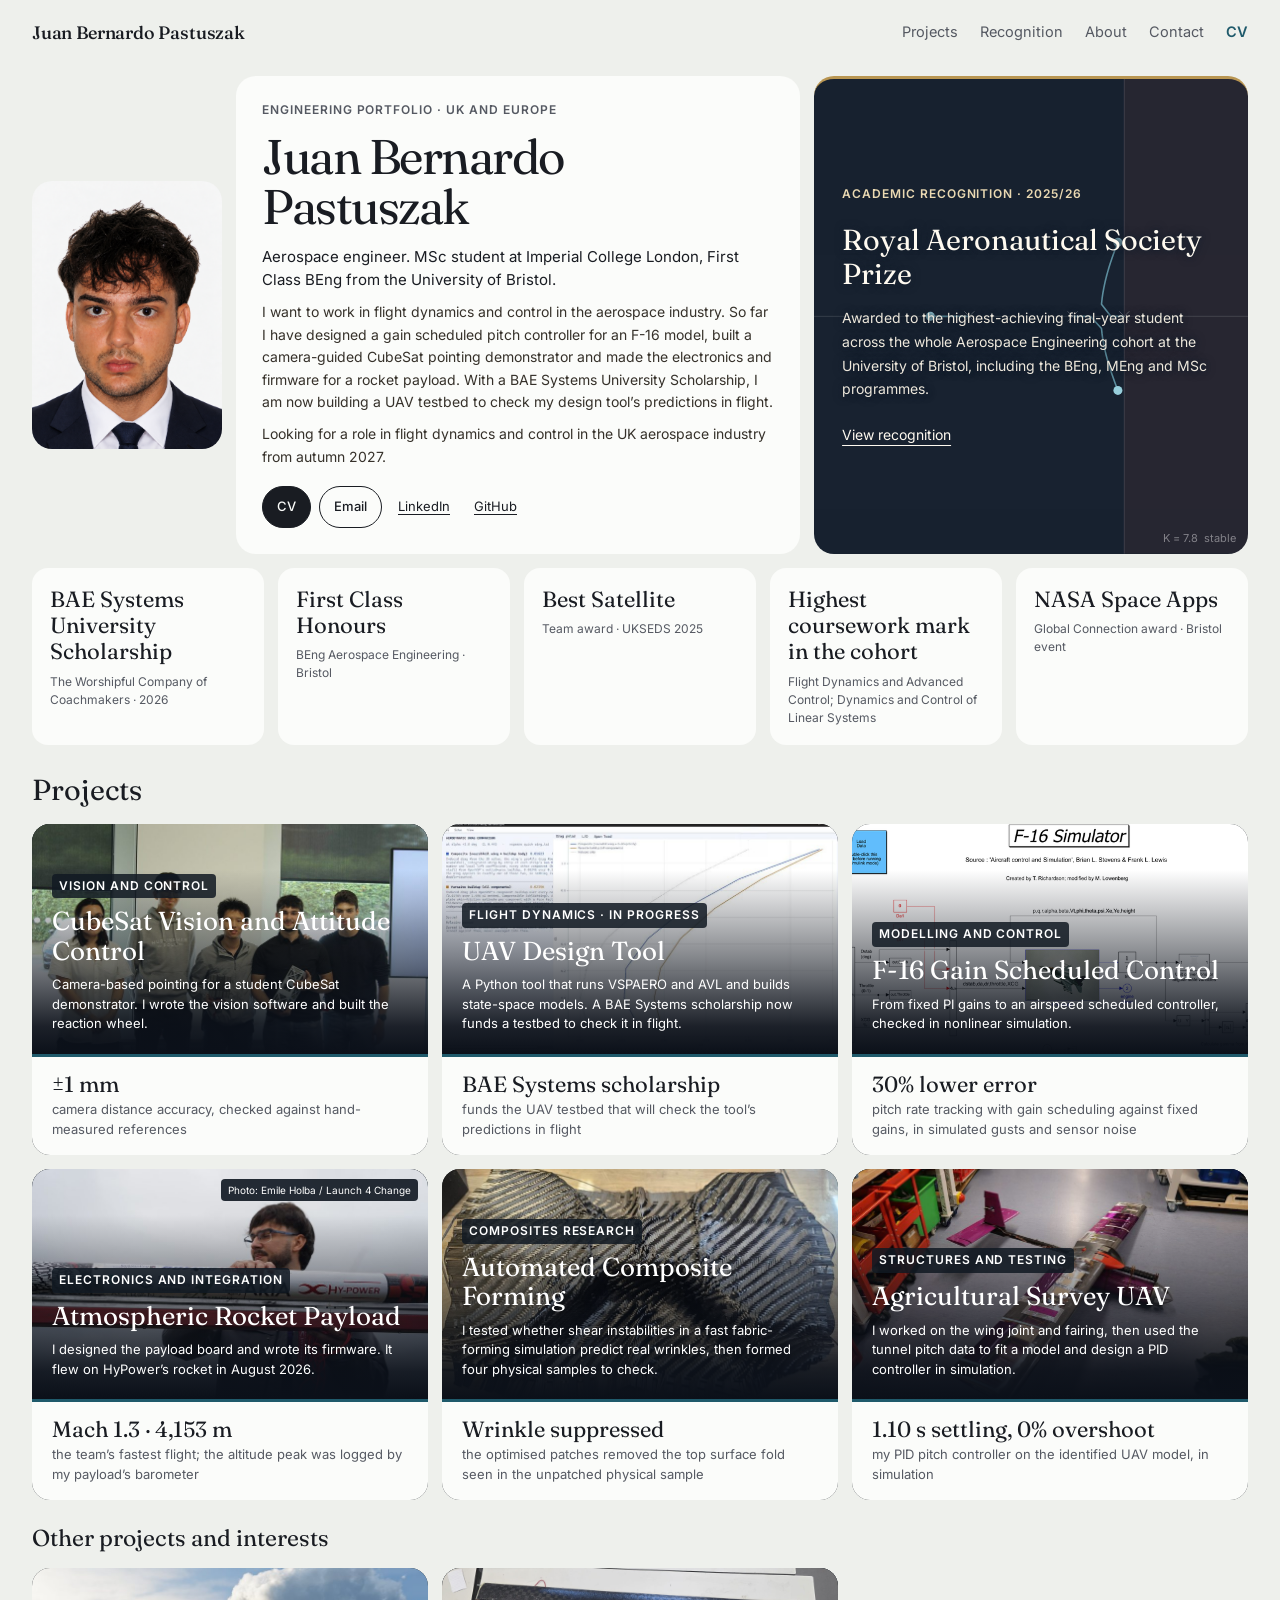
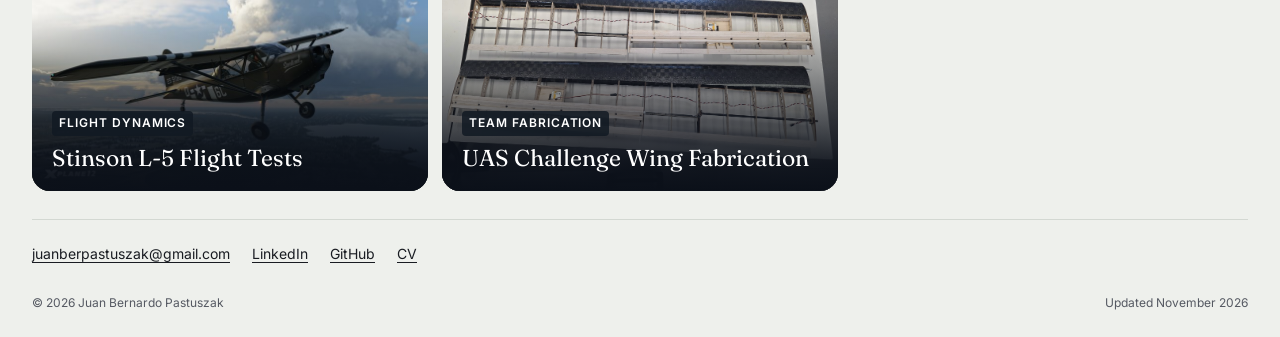
==== commit 693286df: "About page, search description and share image: flight dynamics and control, BAE scholarship Co-Auth" ====
--- a/index.html
+++ b/index.html
@@ -15,7 +15,7 @@
 <meta name="twitter:card" content="summary_large_image"><meta name="twitter:image" content="https://juanpastuszak.com/media/social-preview.png">
 <meta name="theme-color" content="#eef0ec">
 <link rel="icon" href="data:image/svg+xml,%3Csvg xmlns='http://www.w3.org/2000/svg' viewBox='0 0 64 64'%3E%3Crect width='64' height='64' fill='%23eef0ec'/%3E%3Ctext x='32' y='44' font-family='Georgia,serif' font-size='34' text-anchor='middle' fill='%231d1a16'%3EJP%3C/text%3E%3Crect x='14' y='50' width='36' height='3' fill='%231f5a6b'/%3E%3C/svg%3E"><link rel="icon" type="image/png" sizes="48x48" href="favicon-48.png"><link rel="apple-touch-icon" href="apple-touch-icon.png">
-<script type="application/ld+json">{"@context": "https://schema.org", "@type": "Person", "name": "Juan Bernardo Pastuszak", "alternateName": ["Juan Bernardo Pastuszak", "Juan Pastuszak"], "url": "https://juanpastuszak.com/", "image": "https://juanpastuszak.com/media/profile-suit-refined.png", "jobTitle": "Aerospace engineer", "description": "Aerospace engineer focused on guidance and control for autonomous aerospace systems, especially UAVs. MSc student at Imperial College London; BEng Aerospace Engineering, First Class Honours, University of Bristol.", "alumniOf": [{"@type": "CollegeOrUniversity", "name": "University of Bristol"}, {"@type": "CollegeOrUniversity", "name": "Imperial College London"}], "knowsAbout": ["Flight dynamics", "Control systems", "UAV design", "Gain scheduling", "Spacecraft attitude control", "Embedded systems"], "sameAs": ["https://www.linkedin.com/in/juanpastuszak", "https://github.com/JuanBer18"]}</script>
+<script type="application/ld+json">{"@context": "https://schema.org", "@type": "Person", "name": "Juan Bernardo Pastuszak", "alternateName": ["Juan Bernardo Pastuszak", "Juan Pastuszak"], "url": "https://juanpastuszak.com/", "image": "https://juanpastuszak.com/media/profile-suit-refined.png", "jobTitle": "Aerospace engineer", "description": "Aerospace engineer focused on flight dynamics and control. MSc student at Imperial College London; BEng Aerospace Engineering, First Class Honours, University of Bristol; BAE Systems University Scholarship Award, 2026.", "alumniOf": [{"@type": "CollegeOrUniversity", "name": "University of Bristol"}, {"@type": "CollegeOrUniversity", "name": "Imperial College London"}], "knowsAbout": ["Flight dynamics", "Control systems", "UAV design", "Gain scheduling", "Flight control", "Embedded systems"], "sameAs": ["https://www.linkedin.com/in/juanpastuszak", "https://github.com/JuanBer18"]}</script>
 <link rel="preload" href="fonts/fraunces-normal-latin.woff2" as="font" type="font/woff2" crossorigin><link rel="preload" href="fonts/fraunces-italic-latin.woff2" as="font" type="font/woff2" crossorigin><link rel="preload" href="fonts/inter-normal-latin.woff2" as="font" type="font/woff2" crossorigin><link rel="stylesheet" href="fonts/fonts.css">
 <link rel="stylesheet" href="styles.css">
 <link rel="stylesheet" href="bento.css">
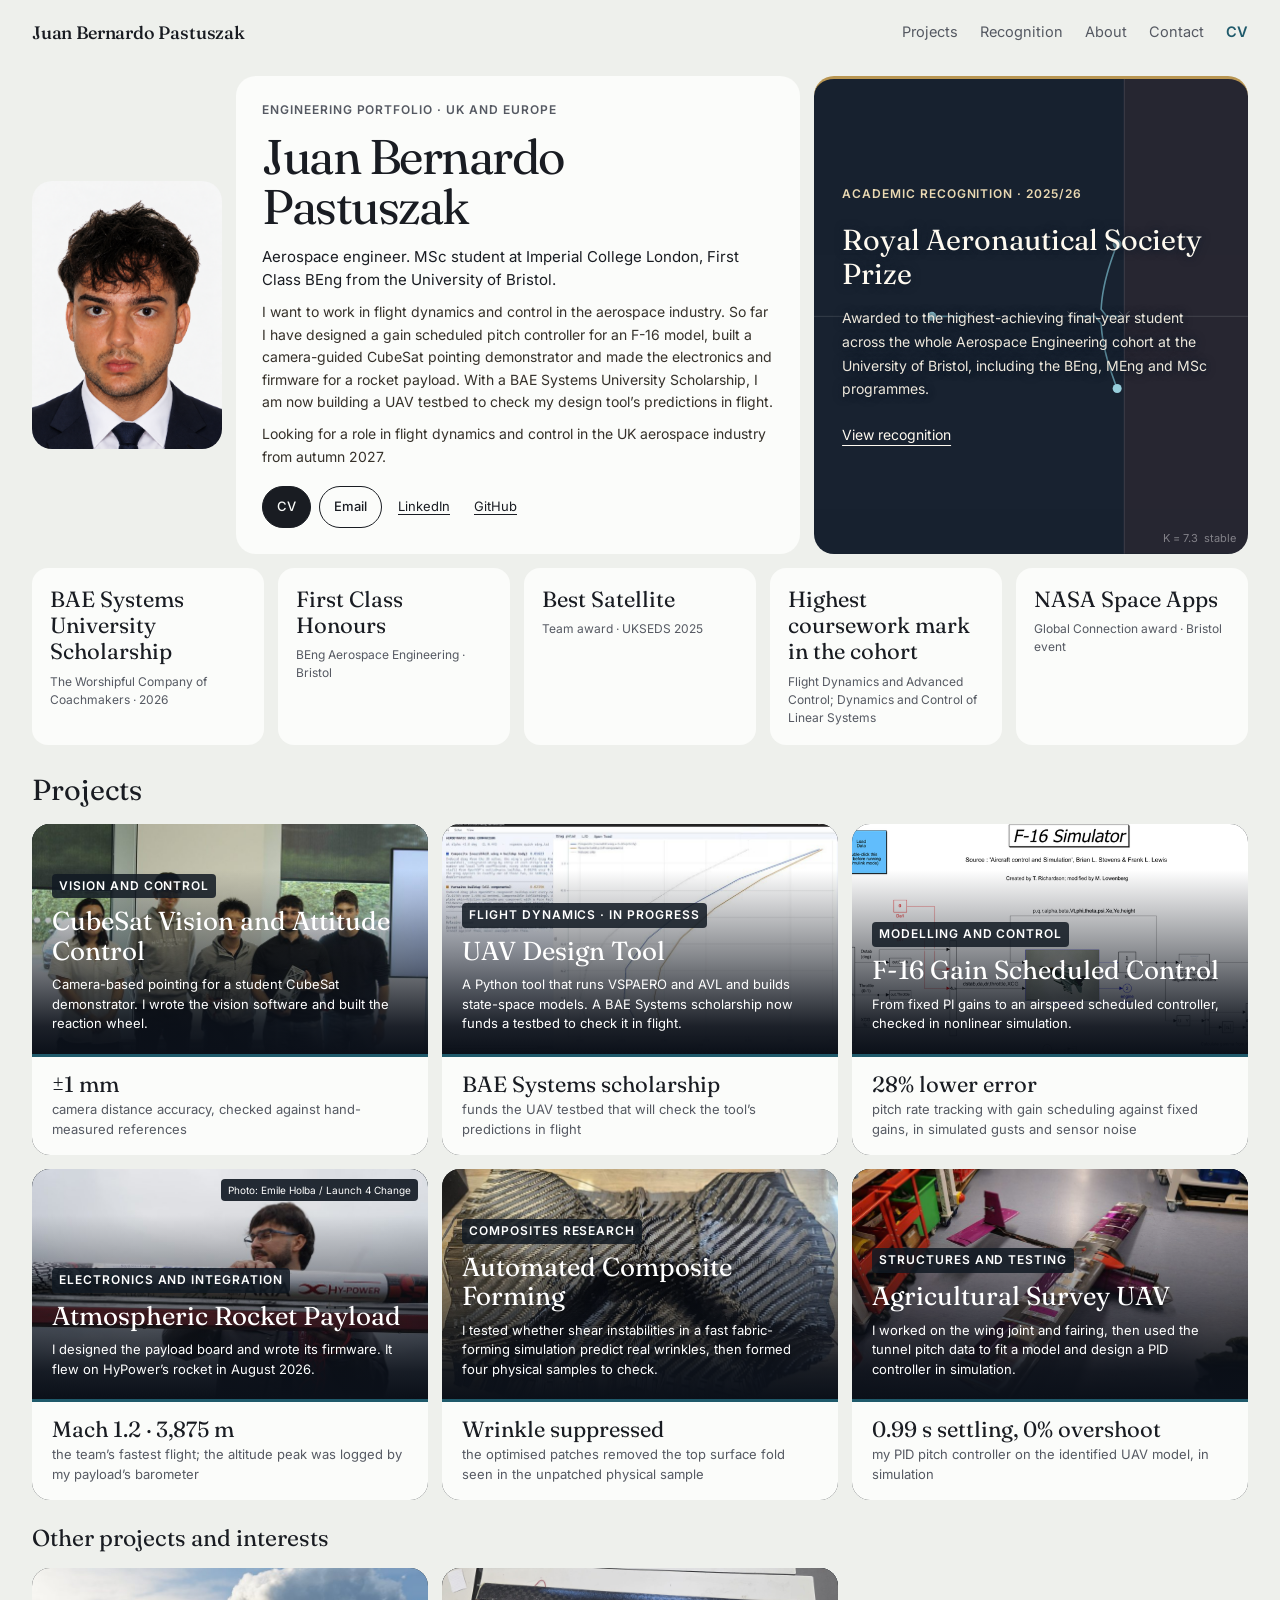
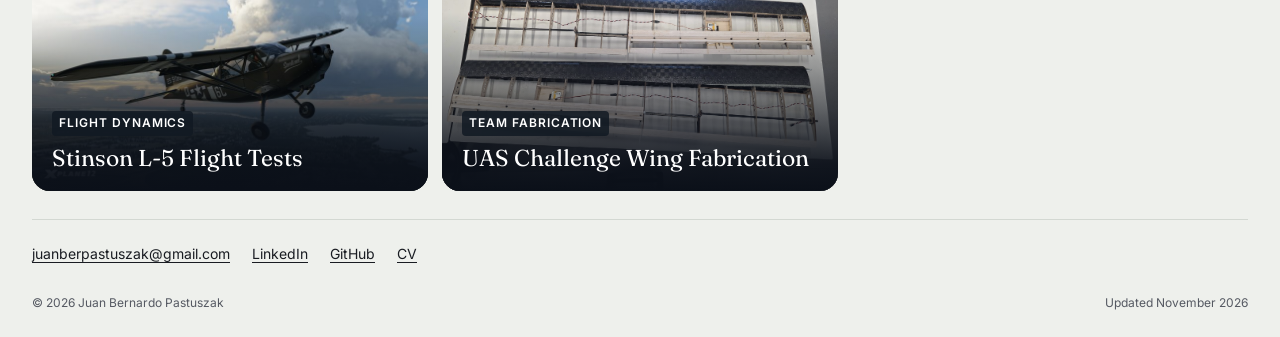
==== commit d463b5c0: "Version the share image so LinkedIn refreshes it Co-Authored-By: Claude Opus 5.5 <noreply@anthropic." ====
--- a/index.html
+++ b/index.html
@@ -9,10 +9,10 @@
 <meta property="og:title" content="Juan Bernardo Pastuszak · Aerospace engineer, flight dynamics and control"><meta property="og:description" content="Portfolio of Juan Bernardo Pastuszak (Juan Pastuszak), aerospace engineer in flight dynamics and control. MSc student at Imperial College London, First Class BEng from the University of Bristol, BAE Systems University Scholar. F-16 gain scheduled control, UAV design tool, CubeSat and rocket payload."><meta property="og:type" content="website">
 <link rel="canonical" href="https://juanpastuszak.com/">
 <meta property="og:url" content="https://juanpastuszak.com/">
-<meta property="og:image" content="https://juanpastuszak.com/media/social-preview.png">
+<meta property="og:image" content="https://juanpastuszak.com/media/social-preview.png?v=20261102">
 <meta property="og:image:width" content="1200"><meta property="og:image:height" content="630">
 <meta property="og:image:alt" content="Juan Bernardo Pastuszak aerospace engineering portfolio, featuring satellite control, rocket payload and composite forming projects">
-<meta name="twitter:card" content="summary_large_image"><meta name="twitter:image" content="https://juanpastuszak.com/media/social-preview.png">
+<meta name="twitter:card" content="summary_large_image"><meta name="twitter:image" content="https://juanpastuszak.com/media/social-preview.png?v=20261102">
 <meta name="theme-color" content="#eef0ec">
 <link rel="icon" href="data:image/svg+xml,%3Csvg xmlns='http://www.w3.org/2000/svg' viewBox='0 0 64 64'%3E%3Crect width='64' height='64' fill='%23eef0ec'/%3E%3Ctext x='32' y='44' font-family='Georgia,serif' font-size='34' text-anchor='middle' fill='%231d1a16'%3EJP%3C/text%3E%3Crect x='14' y='50' width='36' height='3' fill='%231f5a6b'/%3E%3C/svg%3E"><link rel="icon" type="image/png" sizes="48x48" href="favicon-48.png"><link rel="apple-touch-icon" href="apple-touch-icon.png">
 <script type="application/ld+json">{"@context": "https://schema.org", "@type": "Person", "name": "Juan Bernardo Pastuszak", "alternateName": ["Juan Bernardo Pastuszak", "Juan Pastuszak"], "url": "https://juanpastuszak.com/", "image": "https://juanpastuszak.com/media/profile-suit-refined.png", "jobTitle": "Aerospace engineer", "description": "Aerospace engineer focused on flight dynamics and control. MSc student at Imperial College London; BEng Aerospace Engineering, First Class Honours, University of Bristol; BAE Systems University Scholarship Award, 2026.", "alumniOf": [{"@type": "CollegeOrUniversity", "name": "University of Bristol"}, {"@type": "CollegeOrUniversity", "name": "Imperial College London"}], "knowsAbout": ["Flight dynamics", "Control systems", "UAV design", "Gain scheduling", "Flight control", "Embedded systems"], "sameAs": ["https://www.linkedin.com/in/juanpastuszak", "https://github.com/JuanBer18"]}</script>
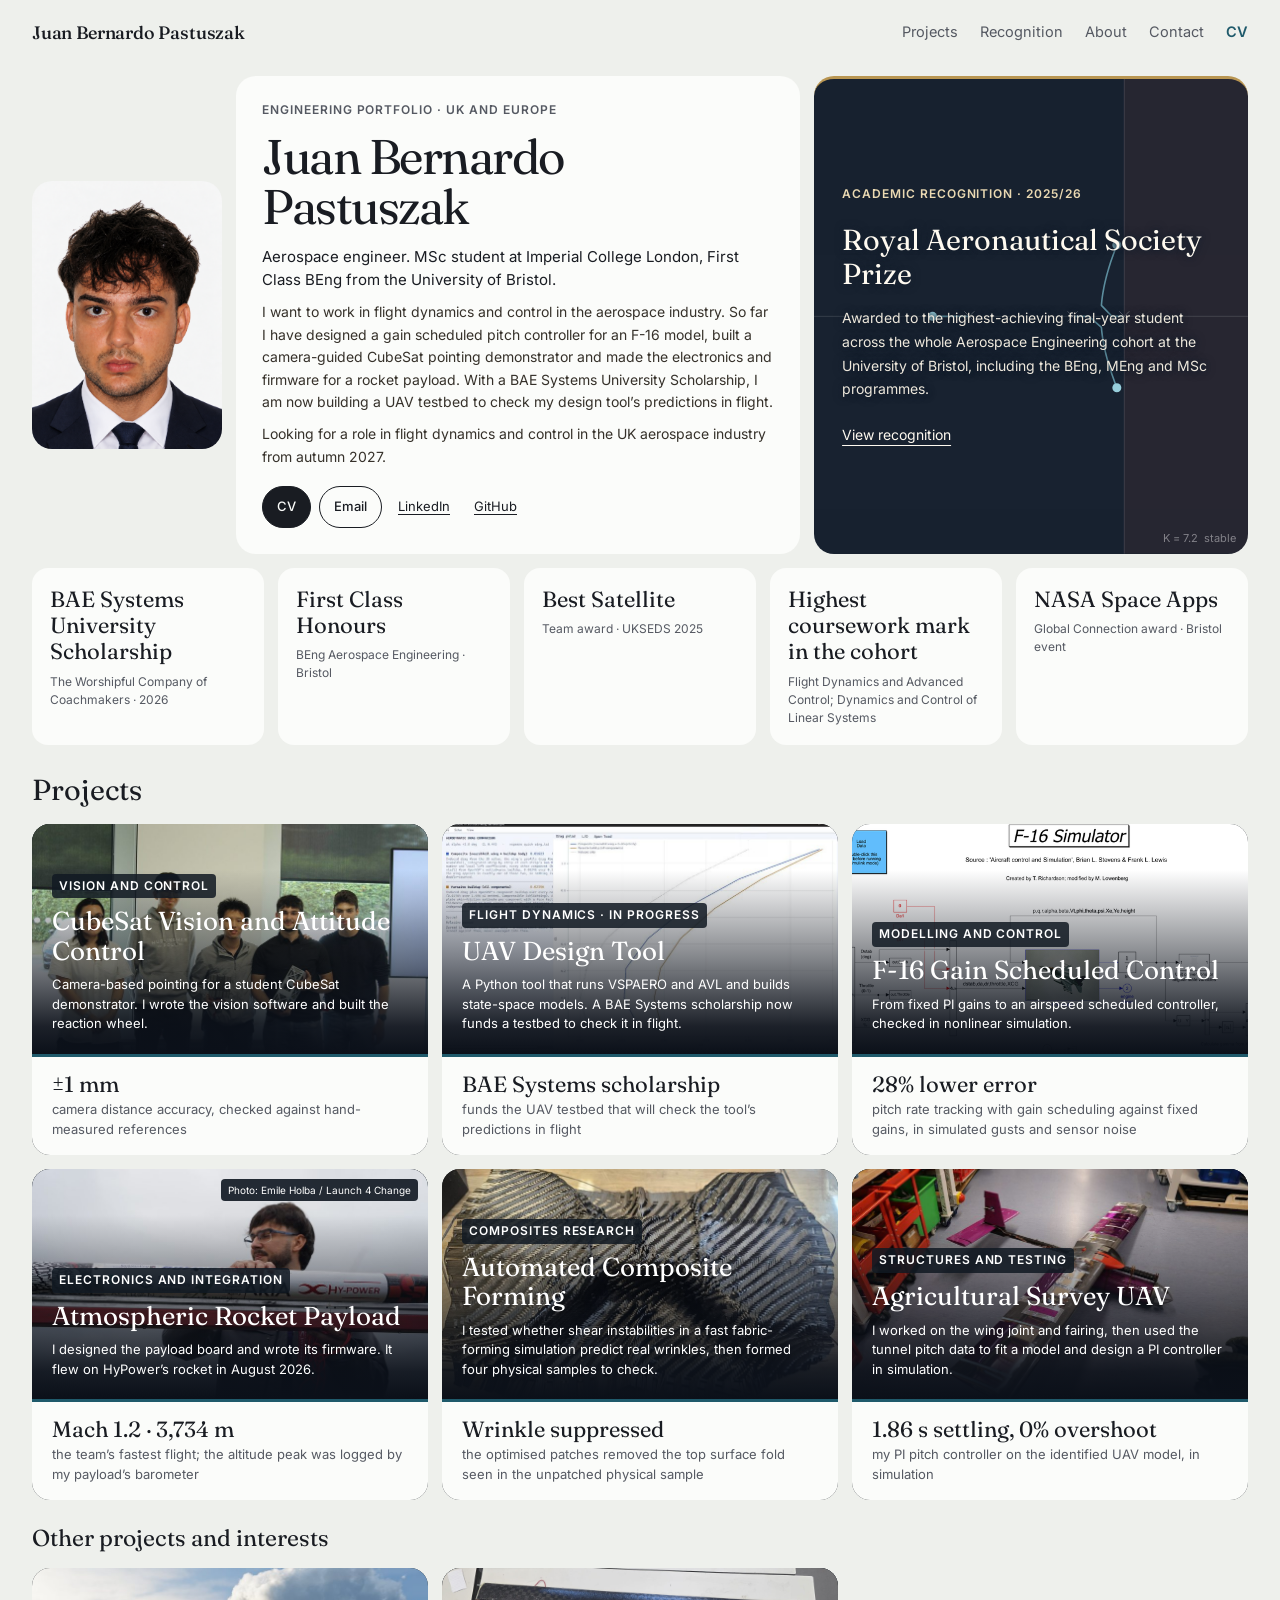
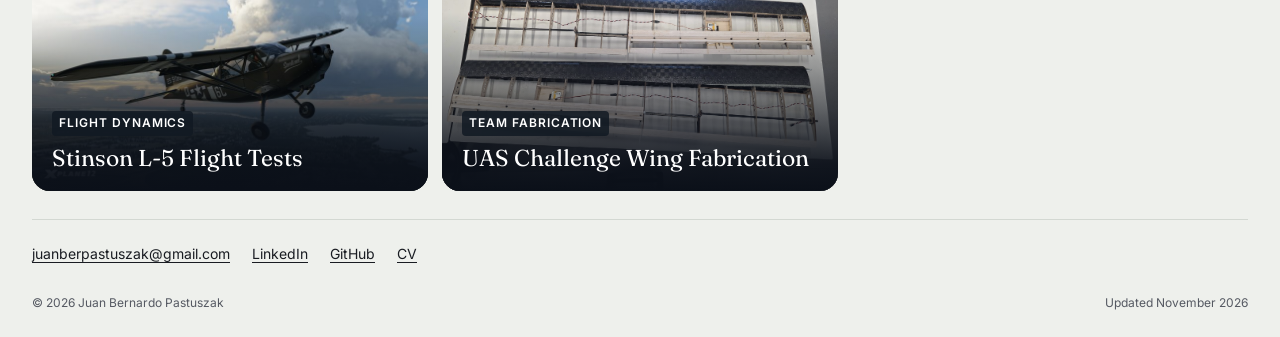
==== commit a8173cf9: "Show PI pitch response with analysis and design lessons" ====
--- a/index.html
+++ b/index.html
@@ -43,7 +43,7 @@
 
 
 <section class="bento-recognition" id="recognition" aria-labelledby="h-awards"><h2 id="h-awards" class="sr">Recognition</h2><a href="tool.html"><b>BAE Systems University Scholarship</b><span>The Worshipful Company of Coachmakers · 2026</span></a><div><b>First Class Honours</b><span>BEng Aerospace Engineering · Bristol</span></div><a href="satellite.html"><b>Best Satellite</b><span>Team award · UKSEDS 2025</span></a><a href="f16.html"><b>Highest coursework mark in the cohort</b><span>Flight Dynamics and Advanced Control; Dynamics and Control of Linear Systems</span></a><div><b>NASA Space Apps</b><span>Global Connection award · Bristol event</span></div></section>
-<section class="bento-work" id="work" aria-labelledby="h-work"><div class="bento-heading"><h2 id="h-work">Projects</h2></div><div class="bento-grid"><a class="bento-tile project-card" data-groups="control hardware" href="satellite.html"><div class="preview-image"><img src="media/sat_trophy.jpg" srcset="media/sat_trophy-800.jpg 800w, media/sat_trophy.jpg 1800w" sizes="(max-width:620px) 100vw, 600px" width="1800" height="1200" alt="CubeSat Vision and Attitude Control" loading="eager" decoding="async"><div class="bento-copy"><span class="eyebrow">Vision and control</span><h3>CubeSat Vision and Attitude Control</h3><p>Camera-based pointing for a student CubeSat demonstrator. I wrote the vision software and built the reaction wheel.</p></div></div><div class="bento-result"><b>±1 mm</b><span>camera distance accuracy, checked against hand-measured references</span></div></a><a class="bento-tile project-card" data-groups="control research" href="tool.html"><div class="preview-image"><img src="media/uav_comparison_ui.jpg" srcset="media/uav_comparison_ui-800.jpg 800w, media/uav_comparison_ui.jpg 1536w" sizes="(max-width:620px) 100vw, 600px" width="1536" height="912" alt="UAV design and flight-dynamics tool" loading="eager" decoding="async"><div class="bento-copy"><span class="eyebrow">Flight dynamics · in progress</span><h3>UAV Design Tool</h3><p>A Python tool that runs VSPAERO and AVL and builds state-space models. A BAE Systems scholarship now funds a testbed to check it in flight.</p></div></div><div class="bento-result"><b>BAE Systems scholarship</b><span>funds the UAV testbed that will check the tool’s predictions in flight</span></div></a><a class="bento-tile project-card" data-groups="control" href="f16.html"><div class="preview-image"><img src="media/f16-plant-full.png" srcset="media/f16-plant-full-800.png 800w, media/f16-plant-full.png 1800w" sizes="(max-width:620px) 100vw, 600px" width="1800" height="881" alt="Gain scheduled pitch rate control for a nonlinear F-16 model" loading="eager" decoding="async"><div class="bento-copy"><span class="eyebrow">Modelling and control</span><h3>F-16 Gain Scheduled Control</h3><p>From fixed PI gains to an airspeed scheduled controller, checked in nonlinear simulation.</p></div></div><div class="bento-result"><b>36% lower error</b><span>pitch rate tracking with gain scheduling against fixed gains, in simulated gusts and sensor noise</span></div></a><a class="bento-tile project-card" data-groups="hardware" href="payload.html"><div class="preview-image"><img src="media/rocket_loading.jpg" srcset="media/rocket_loading-800.jpg 800w, media/rocket_loading.jpg 1800w" sizes="(max-width:620px) 100vw, 600px" width="1800" height="1200" alt="Atmospheric science payload for a university rocket" loading="eager" decoding="async"><span class="bento-credit">Photo: Emile Holba / Launch 4 Change</span><div class="bento-copy"><span class="eyebrow">Electronics and integration</span><h3>Atmospheric Rocket Payload</h3><p>I designed the payload board and wrote its firmware. It flew on HyPower’s rocket in August 2026.</p></div></div><div class="bento-result"><b>Mach 1.5 · 4,817 m</b><span>the team’s fastest flight; the altitude peak was logged by my payload’s barometer</span></div></a><a class="bento-tile project-card" data-groups="research structures" href="composites.html"><div class="preview-image"><img src="media/patch_before.jpg" srcset="media/patch_before-800.jpg 800w, media/patch_before.jpg 1500w" sizes="(max-width:620px) 100vw, 600px" width="1500" height="921" alt="Using fast simulations to guide patches for automated fabric forming" loading="eager" decoding="async"><div class="bento-copy"><span class="eyebrow">Composites research</span><h3>Automated Composite Forming</h3><p>I tested whether shear instabilities in a fast fabric-forming simulation predict real wrinkles, then formed four physical samples to check.</p></div></div><div class="bento-result"><b>Wrinkle suppressed</b><span>the optimised patches removed the top surface fold seen in the unpatched physical sample</span></div></a><a class="bento-tile project-card" data-groups="structures control hardware" href="avdasi2.html"><div class="preview-image"><img src="media/av_build.jpg" srcset="media/av_build-800.jpg 800w, media/av_build.jpg 1800w" sizes="(max-width:620px) 100vw, 600px" width="1800" height="1200" alt="Agricultural survey UAV: design, integration and testing" loading="eager" decoding="async"><div class="bento-copy"><span class="eyebrow">Structures and testing</span><h3>Agricultural Survey UAV</h3><p>I worked on the wing joint and fairing, then used the tunnel pitch data to fit a model and design a PID controller in simulation.</p></div></div><div class="bento-result"><b>1.27 s settling, 0% overshoot</b><span>my PID pitch controller on the identified UAV model, in simulation</span></div></a></div><div class="bento-secondary"><h2>Other projects and interests</h2><div class="bento-grid"><a class="bento-tile project-card" data-groups="control research" href="stinson.html"><div class="preview-image"><img src="media/stinson-xplane.jpg" srcset="media/stinson-xplane-800.jpg 800w, media/stinson-xplane.jpg 1800w" sizes="(max-width:620px) 100vw, 600px" width="1800" height="1012" alt="Stinson L-5 simulated flight tests" loading="eager" decoding="async"><div class="bento-copy"><span class="eyebrow">Flight dynamics</span><h3>Stinson L-5 Flight Tests</h3><p>Extending a course task through simulated flight tests and a Python workflow for handling qualities analysis.</p></div></div></a><a class="bento-tile project-card" data-groups="structures hardware" href="uas.html"><div class="preview-image"><img src="media/uas-wooden-wing-panels.svg" width="2000.0" height="1126.0" alt="Wing fabrication for an autonomous competition aircraft" loading="eager" decoding="async"><div class="bento-copy"><span class="eyebrow">Team fabrication</span><h3>UAS Challenge Wing Fabrication</h3><p>Helping the team build wooden wings and carbon fibre leading edges for the UAS Challenge.</p></div></div></a></div></div></section>
+<section class="bento-work" id="work" aria-labelledby="h-work"><div class="bento-heading"><h2 id="h-work">Projects</h2></div><div class="bento-grid"><a class="bento-tile project-card" data-groups="control hardware" href="satellite.html"><div class="preview-image"><img src="media/sat_trophy.jpg" srcset="media/sat_trophy-800.jpg 800w, media/sat_trophy.jpg 1800w" sizes="(max-width:620px) 100vw, 600px" width="1800" height="1200" alt="CubeSat Vision and Attitude Control" loading="eager" decoding="async"><div class="bento-copy"><span class="eyebrow">Vision and control</span><h3>CubeSat Vision and Attitude Control</h3><p>Camera-based pointing for a student CubeSat demonstrator. I wrote the vision software and built the reaction wheel.</p></div></div><div class="bento-result"><b>±1 mm</b><span>camera distance accuracy, checked against hand-measured references</span></div></a><a class="bento-tile project-card" data-groups="control research" href="tool.html"><div class="preview-image"><img src="media/uav_comparison_ui.jpg" srcset="media/uav_comparison_ui-800.jpg 800w, media/uav_comparison_ui.jpg 1536w" sizes="(max-width:620px) 100vw, 600px" width="1536" height="912" alt="UAV design and flight-dynamics tool" loading="eager" decoding="async"><div class="bento-copy"><span class="eyebrow">Flight dynamics · in progress</span><h3>UAV Design Tool</h3><p>A Python tool that runs VSPAERO and AVL and builds state-space models. A BAE Systems scholarship now funds a testbed to check it in flight.</p></div></div><div class="bento-result"><b>BAE Systems scholarship</b><span>funds the UAV testbed that will check the tool’s predictions in flight</span></div></a><a class="bento-tile project-card" data-groups="control" href="f16.html"><div class="preview-image"><img src="media/f16-plant-full.png" srcset="media/f16-plant-full-800.png 800w, media/f16-plant-full.png 1800w" sizes="(max-width:620px) 100vw, 600px" width="1800" height="881" alt="Gain scheduled pitch rate control for a nonlinear F-16 model" loading="eager" decoding="async"><div class="bento-copy"><span class="eyebrow">Modelling and control</span><h3>F-16 Gain Scheduled Control</h3><p>From fixed PI gains to an airspeed scheduled controller, checked in nonlinear simulation.</p></div></div><div class="bento-result"><b>36% lower error</b><span>pitch rate tracking with gain scheduling against fixed gains, in simulated gusts and sensor noise</span></div></a><a class="bento-tile project-card" data-groups="hardware" href="payload.html"><div class="preview-image"><img src="media/rocket_loading.jpg" srcset="media/rocket_loading-800.jpg 800w, media/rocket_loading.jpg 1800w" sizes="(max-width:620px) 100vw, 600px" width="1800" height="1200" alt="Atmospheric science payload for a university rocket" loading="eager" decoding="async"><span class="bento-credit">Photo: Emile Holba / Launch 4 Change</span><div class="bento-copy"><span class="eyebrow">Electronics and integration</span><h3>Atmospheric Rocket Payload</h3><p>I designed the payload board and wrote its firmware. It flew on HyPower’s rocket in August 2026.</p></div></div><div class="bento-result"><b>Mach 1.5 · 4,817 m</b><span>the team’s fastest flight; the altitude peak was logged by my payload’s barometer</span></div></a><a class="bento-tile project-card" data-groups="research structures" href="composites.html"><div class="preview-image"><img src="media/patch_before.jpg" srcset="media/patch_before-800.jpg 800w, media/patch_before.jpg 1500w" sizes="(max-width:620px) 100vw, 600px" width="1500" height="921" alt="Using fast simulations to guide patches for automated fabric forming" loading="eager" decoding="async"><div class="bento-copy"><span class="eyebrow">Composites research</span><h3>Automated Composite Forming</h3><p>I tested whether shear instabilities in a fast fabric-forming simulation predict real wrinkles, then formed four physical samples to check.</p></div></div><div class="bento-result"><b>Wrinkle suppressed</b><span>the optimised patches removed the top surface fold seen in the unpatched physical sample</span></div></a><a class="bento-tile project-card" data-groups="structures control hardware" href="avdasi2.html"><div class="preview-image"><img src="media/av_build.jpg" srcset="media/av_build-800.jpg 800w, media/av_build.jpg 1800w" sizes="(max-width:620px) 100vw, 600px" width="1800" height="1200" alt="Agricultural survey UAV: design, integration and testing" loading="eager" decoding="async"><div class="bento-copy"><span class="eyebrow">Structures and testing</span><h3>Agricultural Survey UAV</h3><p>I worked on the wing joint and fairing, then used the tunnel pitch data to fit a model and design a PI controller in simulation.</p></div></div><div class="bento-result"><b>2.40 s settling, 0% overshoot</b><span>my PI pitch controller on the identified UAV model, in simulation</span></div></a></div><div class="bento-secondary"><h2>Other projects and interests</h2><div class="bento-grid"><a class="bento-tile project-card" data-groups="control research" href="stinson.html"><div class="preview-image"><img src="media/stinson-xplane.jpg" srcset="media/stinson-xplane-800.jpg 800w, media/stinson-xplane.jpg 1800w" sizes="(max-width:620px) 100vw, 600px" width="1800" height="1012" alt="Stinson L-5 simulated flight tests" loading="eager" decoding="async"><div class="bento-copy"><span class="eyebrow">Flight dynamics</span><h3>Stinson L-5 Flight Tests</h3><p>Extending a course task through simulated flight tests and a Python workflow for handling qualities analysis.</p></div></div></a><a class="bento-tile project-card" data-groups="structures hardware" href="uas.html"><div class="preview-image"><img src="media/uas-wooden-wing-panels.svg" width="2000.0" height="1126.0" alt="Wing fabrication for an autonomous competition aircraft" loading="eager" decoding="async"><div class="bento-copy"><span class="eyebrow">Team fabrication</span><h3>UAS Challenge Wing Fabrication</h3><p>Helping the team build wooden wings and carbon fibre leading edges for the UAS Challenge.</p></div></div></a></div></div></section>
 <section class="bento-contact" id="contact" aria-label="Contact"><a href="mailto:juanberpastuszak@gmail.com">juanberpastuszak@gmail.com</a><a href="https://www.linkedin.com/in/juanpastuszak" rel="noopener">LinkedIn</a><a href="https://github.com/JuanBer18" rel="noopener">GitHub</a><a href="Juan%20Pastuszak%20-%20CV.pdf" target="_blank" rel="noopener">CV</a></section>
 <footer><span>© 2026 Juan Bernardo Pastuszak</span><span>Updated November 2026</span></footer>
 </main>
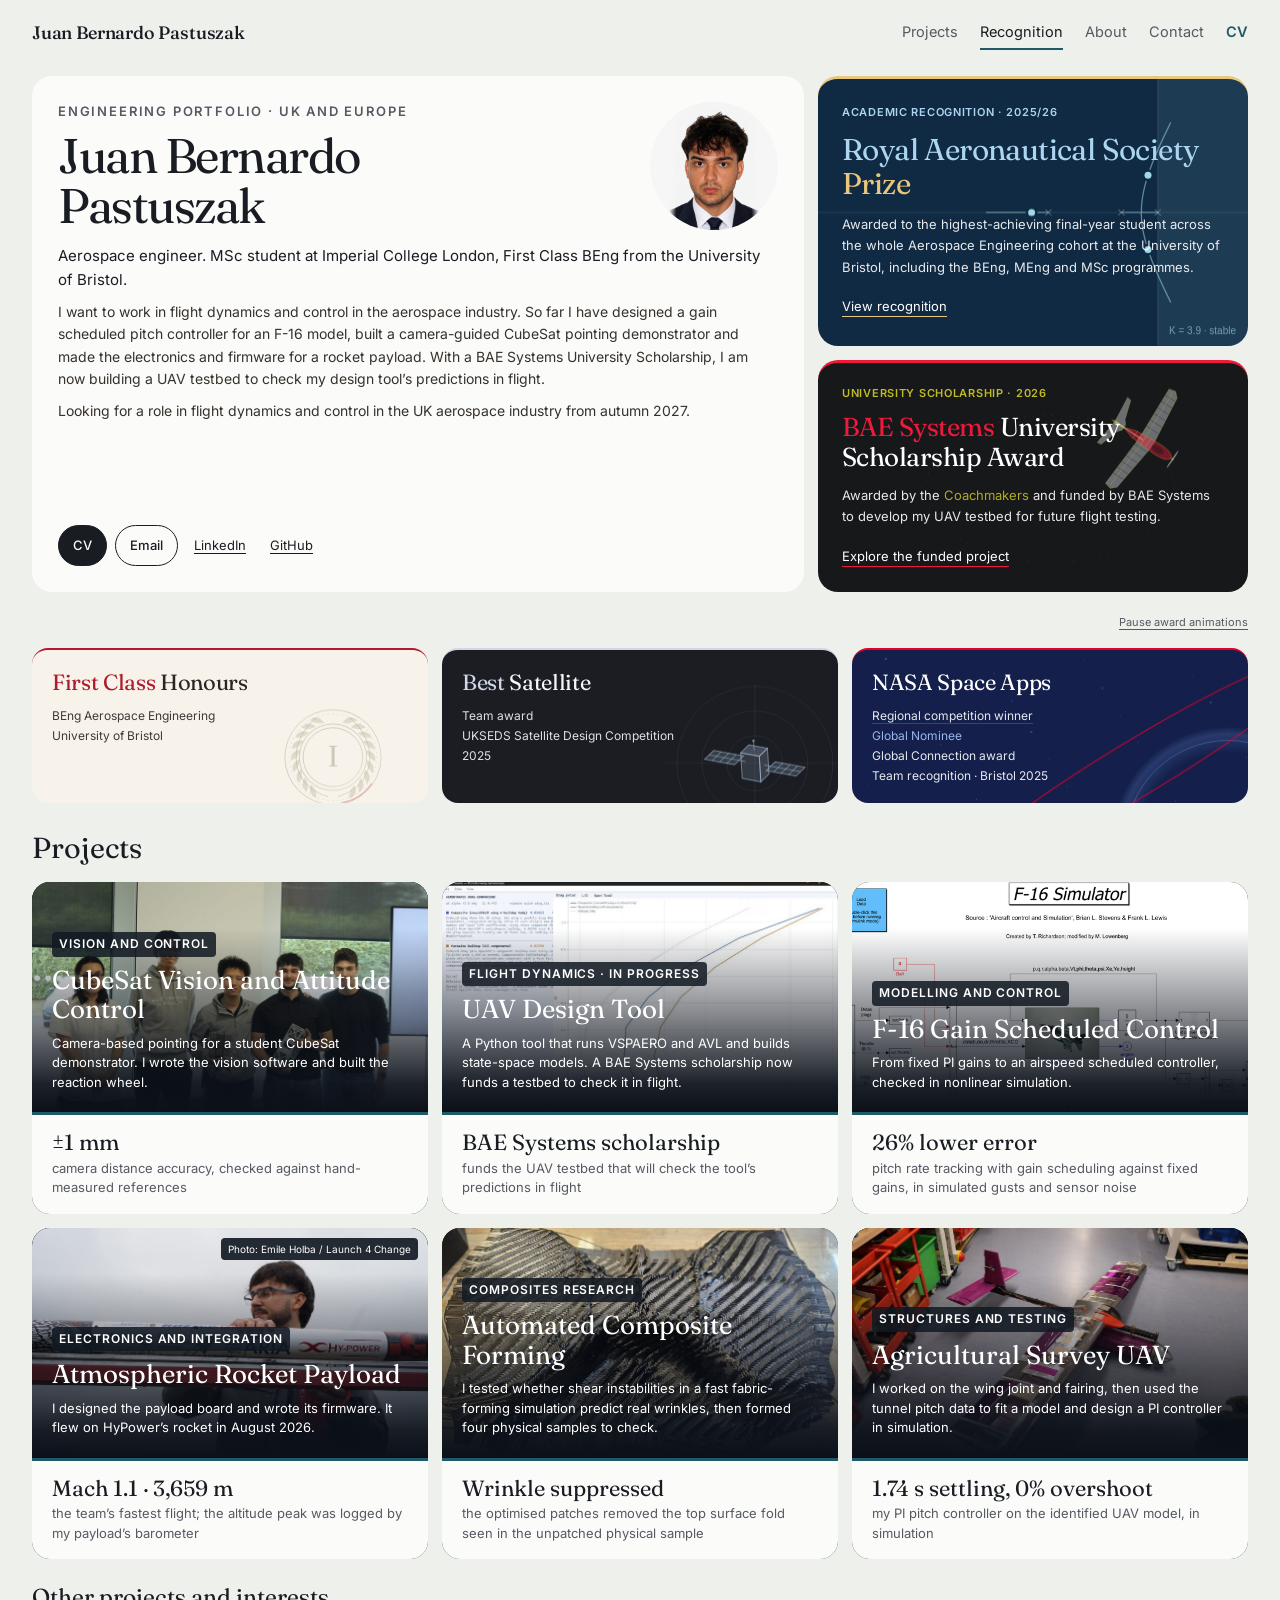
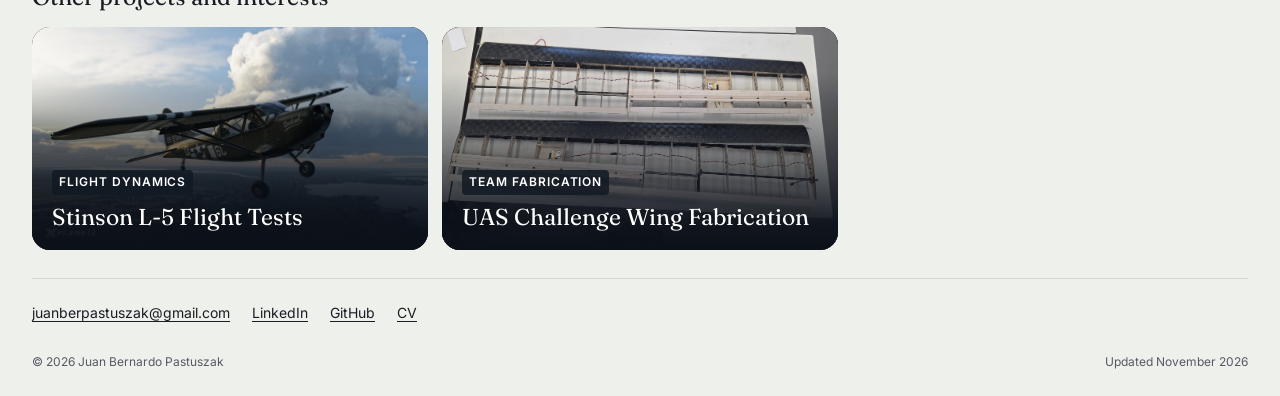
==== commit beba4711: "Update award styling and circular profile portrait" ====
--- a/index.html
+++ b/index.html
@@ -20,29 +20,42 @@
 <link rel="stylesheet" href="styles.css">
 <link rel="stylesheet" href="bento.css">
 <link rel="stylesheet" href="projects-bento.css">
-<script src="app.js" defer></script><script src="motion.js" defer></script><script src="controls.js" defer></script>
+<link rel="stylesheet" href="recognition.css?v=20261106">
+<script src="app.js" defer></script><script src="motion.js" defer></script><script src="recognition.js?v=20261106" defer></script>
 </head>
-<body class="bento-home">
+<body class="bento-home portrait-integrated brand-led">
 <a class="skip" href="#main">Skip to content</a>
 <header class="top"><div class="wrap"><a class="brand" href="index.html">Juan Bernardo Pastuszak</a><nav class="nav" aria-label="Sections"><a href="#work">Projects</a><a href="#recognition">Recognition</a><a href="about.html">About</a><a href="#contact">Contact</a><a class="pdf" href="Juan%20Pastuszak%20-%20CV.pdf" target="_blank" rel="noopener">CV</a></nav><details class="menu"><summary>Menu</summary><nav aria-label="Sections"><a href="#work">Projects</a><a href="#recognition">Recognition</a><a href="about.html">About</a><a href="#contact">Contact</a><a href="Juan%20Pastuszak%20-%20CV.pdf" target="_blank" rel="noopener">CV</a></nav></details></div></header>
 <main id="main" class="wrap">
 
 <section class="poster-opening" aria-labelledby="name">
-  <figure class="poster-portrait"><img src="media/profile-suit-refined.png" width="1057" height="1488" alt="Portrait of Juan Bernardo Pastuszak" fetchpriority="high"></figure>
   <div class="poster-profile">
-    <div class="eyebrow">Engineering portfolio · UK and Europe</div>
-    <h1 id="name">Juan Bernardo<br>Pastuszak</h1>
+    <div class="identity-header">
+      <div class="eyebrow">Engineering portfolio · UK and Europe</div>
+      <h1 id="name">Juan Bernardo<br>Pastuszak</h1>
+      <figure class="poster-portrait"><img src="media/profile-suit-refined.png" width="1057" height="1488" alt="Portrait of Juan Bernardo Pastuszak" fetchpriority="high"></figure>
+    </div>
     <p class="line">Aerospace engineer. MSc student at Imperial College London, First Class BEng from the University of Bristol.</p>
     <p class="bio">I want to work in flight dynamics and control in the aerospace industry. So far I have designed a gain scheduled pitch controller for an F-16 model, built a camera-guided CubeSat pointing demonstrator and made the electronics and firmware for a rocket payload. With a BAE Systems University Scholarship, I am now building a UAV testbed to check my design tool’s predictions in flight.</p><p class="bio">Looking for a role in flight dynamics and control in the UK aerospace industry from autumn 2027.</p>
     <div class="actions"><a class="btn solid" href="Juan%20Pastuszak%20-%20CV.pdf" target="_blank" rel="noopener">CV</a><a class="btn" href="mailto:juanberpastuszak@gmail.com">Email</a><a class="profile-contact" href="https://www.linkedin.com/in/juanpastuszak" rel="noopener">LinkedIn</a><a class="profile-contact" href="https://github.com/JuanBer18" rel="noopener">GitHub</a></div>
   </div>
-  <aside class="poster-prize" aria-labelledby="prize-title">
-    <span class="eyebrow">Academic recognition · 2025/26</span><h2 id="prize-title">Royal Aeronautical Society Prize</h2><p>Awarded to the highest-achieving final-year student across the whole Aerospace Engineering cohort at the University of Bristol, including the BEng, MEng and MSc programmes.</p><a href="certificates/Royal%20Aeronautical%20Society%20Prize.pdf">View recognition<span class="sr">: Royal Aeronautical Society Prize certificate (PDF)</span></a>
+  <div class="opening-awards" id="recognition" role="group" aria-label="Major awards">
+  <aside class="poster-prize award-card award-royal" aria-labelledby="prize-title">
+    <canvas data-award-scene="royal" aria-hidden="true"></canvas>
+    <span class="eyebrow">Academic recognition · 2025/26</span><h2 id="prize-title">Royal Aeronautical Society <span class="award-word">Prize</span></h2><p>Awarded to the highest-achieving final-year student across the whole Aerospace Engineering cohort at the University of Bristol, including the BEng, MEng and MSc programmes.</p><a href="certificates/Royal%20Aeronautical%20Society%20Prize.pdf">View recognition<span class="sr">: Royal Aeronautical Society Prize certificate (PDF)</span></a>
   </aside>
+  <aside class="award-card award-scholarship" aria-labelledby="scholarship-title">
+    <canvas data-award-scene="uav" aria-hidden="true"></canvas>
+    <span class="eyebrow">University scholarship · 2026</span>
+    <h2 id="scholarship-title"><span class="award-word">BAE Systems</span> University <span class="award-secondary">Scholarship Award</span></h2>
+    <p>Awarded by the <span class="award-secondary">Coachmakers</span> and funded by BAE Systems to develop my UAV testbed for future flight testing.</p>
+    <a href="tool.html">Explore the funded project</a>
+  </aside>
+  </div>
 </section>
 
 
-<section class="bento-recognition" id="recognition" aria-labelledby="h-awards"><h2 id="h-awards" class="sr">Recognition</h2><a href="tool.html"><b>BAE Systems University Scholarship</b><span>The Worshipful Company of Coachmakers · 2026</span></a><div><b>First Class Honours</b><span>BEng Aerospace Engineering · Bristol</span></div><a href="satellite.html"><b>Best Satellite</b><span>Team award · UKSEDS 2025</span></a><a href="f16.html"><b>Highest coursework mark in the cohort</b><span>Flight Dynamics and Advanced Control; Dynamics and Control of Linear Systems</span></a><div><b>NASA Space Apps</b><span>Global Connection award · Bristol event</span></div></section>
+<section class="bento-recognition" aria-labelledby="h-awards"><h2 id="h-awards" class="sr">Other recognition</h2><div class="recognition-motion"><button type="button" data-awards-motion aria-pressed="false" hidden>Pause award animations</button></div><div class="award-minor award-honours"><canvas data-award-scene="honours" aria-hidden="true"></canvas><h3><span class="award-word">First Class</span> Honours</h3><p>BEng Aerospace Engineering<br>University of Bristol</p></div><a class="award-minor award-satellite" href="satellite.html"><canvas data-award-scene="satellite" aria-hidden="true"></canvas><h3><span class="award-word">Best</span> Satellite</h3><p>Team award<br>UKSEDS Satellite Design Competition<br>2025</p></a><a class="award-minor award-nasa" href="about.html#spaceapps"><canvas data-award-scene="nasa" aria-hidden="true"></canvas><h3>NASA Space Apps</h3><p><span class="award-word">Regional competition winner</span><br><span class="award-secondary">Global Nominee</span><br>Global Connection award<br>Team recognition · Bristol 2025</p></a></section>
 <section class="bento-work" id="work" aria-labelledby="h-work"><div class="bento-heading"><h2 id="h-work">Projects</h2></div><div class="bento-grid"><a class="bento-tile project-card" data-groups="control hardware" href="satellite.html"><div class="preview-image"><img src="media/sat_trophy.jpg" srcset="media/sat_trophy-800.jpg 800w, media/sat_trophy.jpg 1800w" sizes="(max-width:620px) 100vw, 600px" width="1800" height="1200" alt="CubeSat Vision and Attitude Control" loading="eager" decoding="async"><div class="bento-copy"><span class="eyebrow">Vision and control</span><h3>CubeSat Vision and Attitude Control</h3><p>Camera-based pointing for a student CubeSat demonstrator. I wrote the vision software and built the reaction wheel.</p></div></div><div class="bento-result"><b>±1 mm</b><span>camera distance accuracy, checked against hand-measured references</span></div></a><a class="bento-tile project-card" data-groups="control research" href="tool.html"><div class="preview-image"><img src="media/uav_comparison_ui.jpg" srcset="media/uav_comparison_ui-800.jpg 800w, media/uav_comparison_ui.jpg 1536w" sizes="(max-width:620px) 100vw, 600px" width="1536" height="912" alt="UAV design and flight-dynamics tool" loading="eager" decoding="async"><div class="bento-copy"><span class="eyebrow">Flight dynamics · in progress</span><h3>UAV Design Tool</h3><p>A Python tool that runs VSPAERO and AVL and builds state-space models. A BAE Systems scholarship now funds a testbed to check it in flight.</p></div></div><div class="bento-result"><b>BAE Systems scholarship</b><span>funds the UAV testbed that will check the tool’s predictions in flight</span></div></a><a class="bento-tile project-card" data-groups="control" href="f16.html"><div class="preview-image"><img src="media/f16-plant-full.png" srcset="media/f16-plant-full-800.png 800w, media/f16-plant-full.png 1800w" sizes="(max-width:620px) 100vw, 600px" width="1800" height="881" alt="Gain scheduled pitch rate control for a nonlinear F-16 model" loading="eager" decoding="async"><div class="bento-copy"><span class="eyebrow">Modelling and control</span><h3>F-16 Gain Scheduled Control</h3><p>From fixed PI gains to an airspeed scheduled controller, checked in nonlinear simulation.</p></div></div><div class="bento-result"><b>36% lower error</b><span>pitch rate tracking with gain scheduling against fixed gains, in simulated gusts and sensor noise</span></div></a><a class="bento-tile project-card" data-groups="hardware" href="payload.html"><div class="preview-image"><img src="media/rocket_loading.jpg" srcset="media/rocket_loading-800.jpg 800w, media/rocket_loading.jpg 1800w" sizes="(max-width:620px) 100vw, 600px" width="1800" height="1200" alt="Atmospheric science payload for a university rocket" loading="eager" decoding="async"><span class="bento-credit">Photo: Emile Holba / Launch 4 Change</span><div class="bento-copy"><span class="eyebrow">Electronics and integration</span><h3>Atmospheric Rocket Payload</h3><p>I designed the payload board and wrote its firmware. It flew on HyPower’s rocket in August 2026.</p></div></div><div class="bento-result"><b>Mach 1.5 · 4,817 m</b><span>the team’s fastest flight; the altitude peak was logged by my payload’s barometer</span></div></a><a class="bento-tile project-card" data-groups="research structures" href="composites.html"><div class="preview-image"><img src="media/patch_before.jpg" srcset="media/patch_before-800.jpg 800w, media/patch_before.jpg 1500w" sizes="(max-width:620px) 100vw, 600px" width="1500" height="921" alt="Using fast simulations to guide patches for automated fabric forming" loading="eager" decoding="async"><div class="bento-copy"><span class="eyebrow">Composites research</span><h3>Automated Composite Forming</h3><p>I tested whether shear instabilities in a fast fabric-forming simulation predict real wrinkles, then formed four physical samples to check.</p></div></div><div class="bento-result"><b>Wrinkle suppressed</b><span>the optimised patches removed the top surface fold seen in the unpatched physical sample</span></div></a><a class="bento-tile project-card" data-groups="structures control hardware" href="avdasi2.html"><div class="preview-image"><img src="media/av_build.jpg" srcset="media/av_build-800.jpg 800w, media/av_build.jpg 1800w" sizes="(max-width:620px) 100vw, 600px" width="1800" height="1200" alt="Agricultural survey UAV: design, integration and testing" loading="eager" decoding="async"><div class="bento-copy"><span class="eyebrow">Structures and testing</span><h3>Agricultural Survey UAV</h3><p>I worked on the wing joint and fairing, then used the tunnel pitch data to fit a model and design a PI controller in simulation.</p></div></div><div class="bento-result"><b>2.40 s settling, 0% overshoot</b><span>my PI pitch controller on the identified UAV model, in simulation</span></div></a></div><div class="bento-secondary"><h2>Other projects and interests</h2><div class="bento-grid"><a class="bento-tile project-card" data-groups="control research" href="stinson.html"><div class="preview-image"><img src="media/stinson-xplane.jpg" srcset="media/stinson-xplane-800.jpg 800w, media/stinson-xplane.jpg 1800w" sizes="(max-width:620px) 100vw, 600px" width="1800" height="1012" alt="Stinson L-5 simulated flight tests" loading="eager" decoding="async"><div class="bento-copy"><span class="eyebrow">Flight dynamics</span><h3>Stinson L-5 Flight Tests</h3><p>Extending a course task through simulated flight tests and a Python workflow for handling qualities analysis.</p></div></div></a><a class="bento-tile project-card" data-groups="structures hardware" href="uas.html"><div class="preview-image"><img src="media/uas-wooden-wing-panels.svg" width="2000.0" height="1126.0" alt="Wing fabrication for an autonomous competition aircraft" loading="eager" decoding="async"><div class="bento-copy"><span class="eyebrow">Team fabrication</span><h3>UAS Challenge Wing Fabrication</h3><p>Helping the team build wooden wings and carbon fibre leading edges for the UAS Challenge.</p></div></div></a></div></div></section>
 <section class="bento-contact" id="contact" aria-label="Contact"><a href="mailto:juanberpastuszak@gmail.com">juanberpastuszak@gmail.com</a><a href="https://www.linkedin.com/in/juanpastuszak" rel="noopener">LinkedIn</a><a href="https://github.com/JuanBer18" rel="noopener">GitHub</a><a href="Juan%20Pastuszak%20-%20CV.pdf" target="_blank" rel="noopener">CV</a></section>
 <footer><span>© 2026 Juan Bernardo Pastuszak</span><span>Updated November 2026</span></footer>
--- a/recognition.css
+++ b/recognition.css
@@ -0,0 +1,90 @@
+/* Recognition cards share the selected palette and keep decoration behind readable text. */
+.bento-home .opening-awards{display:grid;gap:14px;min-width:0;scroll-margin-top:76px}
+.bento-home .award-card,.bento-home .award-minor{position:relative;isolation:isolate;overflow:hidden;background:var(--award-bg);color:var(--award-text);border-top:3px solid var(--award-accent)}
+.bento-home .award-card{display:flex;flex-direction:column;justify-content:center;min-width:0;border-radius:20px;padding:23px 24px}
+.bento-home .award-card>*:not(canvas),.bento-home .award-minor>*:not(canvas){position:relative;z-index:1}
+.bento-home [data-award-scene]{display:block;position:absolute;inset:0;width:100%;height:100%;pointer-events:none;z-index:0}
+.bento-home .award-royal{--award-bg:#102a43;--award-text:#ffffff;--award-accent:#e9c77d;--award-secondary:#acd5f1;--award-motion:#9fd9e6}
+.bento-home .award-scholarship{--award-bg:#16181a;--award-text:#ffffff;--award-accent:#ed1a3b;--award-secondary:#bfbb24;--award-motion:#d0d6dc}
+.bento-home .award-honours{--award-bg:#f7f3eb;--award-text:#2c2524;--award-accent:#b01c2e;--award-secondary:#8c8065;--award-motion:#b7aa8f}
+.bento-home .award-satellite{--award-bg:#1b1d23;--award-text:#f5f6fa;--award-accent:#ced6e8;--award-secondary:#aabbd5;--award-motion:#a7c2dd}
+.bento-home .award-nasa{--award-bg:#14204b;--award-text:#ffffff;--award-accent:#e4002b;--award-secondary:#a7c7ff;--award-motion:#7099e3}
+.bento-home .award-card .eyebrow{font-size:11px;line-height:1.4;letter-spacing:.065em;color:var(--award-secondary)}
+.bento-home .award-card h2{font:400 27px/1.15 var(--serif);letter-spacing:-.02em;margin:12px 0;text-shadow:none}
+.bento-home .award-card p{font-size:13px;line-height:1.65;color:var(--award-text);opacity:.9;margin:0;text-shadow:none}
+.bento-home .award-card a{color:var(--award-text);font-size:13px;line-height:1.5;margin-top:16px;align-self:start;text-decoration:underline;text-decoration-color:var(--award-accent);text-underline-offset:5px;padding:3px 0}
+.bento-home .award-word{color:var(--award-accent)}
+.bento-home .award-secondary{color:var(--award-secondary)}
+.bento-home .award-scholarship h2 .award-word{background:transparent;padding:0}
+.bento-home .bento-recognition{grid-template-columns:repeat(3,minmax(0,1fr));gap:14px;margin-top:0}
+.bento-home .bento-recognition .recognition-motion{grid-column:1/-1;background:transparent;padding:0;border:0;border-radius:0;text-align:right}
+.bento-home .recognition-motion button{font:400 11px/1.5 var(--sans);color:var(--mute);background:transparent;border:0;padding:0 0 2px;text-decoration:underline;text-underline-offset:3px;cursor:pointer}
+.bento-home .recognition-motion button[hidden]{display:none}
+.bento-home .bento-recognition .award-minor{padding:20px 20px 18px;border-radius:16px;min-width:0;text-decoration:none;display:block;border-top-width:2px}
+.bento-home .bento-recognition .award-minor h3{font:400 22px/1.18 var(--serif);letter-spacing:-.015em;margin:0 0 10px}
+.bento-home .bento-recognition .award-minor p{font-size:12px;line-height:1.65;margin:0;color:var(--award-text);opacity:.9}
+.bento-home .bento-recognition .award-word,.bento-home .bento-recognition .award-secondary{display:inline;font-size:inherit;line-height:inherit}
+.bento-home .bento-recognition .award-word{color:var(--award-accent)}
+.bento-home .bento-recognition .award-secondary{color:var(--award-secondary)}
+.bento-home .bento-recognition a:hover h3{text-decoration:underline;text-underline-offset:4px}
+.bento-home .bento-recognition>h2+a{grid-column:auto}
+@media(max-width:1050px){
+ .bento-home .opening-awards{grid-column:1/-1;grid-template-columns:repeat(2,minmax(0,1fr))}
+ .bento-home .opening-awards .poster-prize{display:flex;grid-column:auto}
+ .bento-home .opening-awards .poster-prize>*{grid-column:auto;grid-row:auto}
+}
+@media(max-width:620px){
+ .bento-home .opening-awards{grid-template-columns:minmax(0,1fr);margin-top:5px}
+ .bento-home .opening-awards .award-card{padding:22px;border-radius:16px;margin-top:0}
+ .bento-home .opening-awards .award-card h2{font-size:25px;margin:12px 0}
+ .bento-home .opening-awards .poster-prize{padding-bottom:22px}
+ .bento-home .bento-recognition{grid-template-columns:minmax(0,1fr);gap:12px}
+ .bento-home .bento-recognition .award-minor{padding:20px 22px;min-height:150px}
+ .bento-home .recognition-motion button{min-height:36px}
+}
+
+/* Selected award layout */
+.bento-home .opening-awards{grid-template-rows:1.16fr 1fr}
+.bento-home .award-royal h2{font-size:30px}
+.bento-home .award-royal h2{color:var(--award-secondary)}
+.bento-home .award-scholarship h2{font-size:26px}
+.bento-home.brand-led .award-scholarship h2 .award-secondary{color:var(--award-text)}
+.bento-home .award-nasa p .award-word{color:var(--award-text);text-decoration:underline;text-decoration-color:var(--award-accent);text-underline-offset:3px}
+.bento-home.portrait-integrated .poster-opening{grid-template-columns:minmax(0,1fr) minmax(320px,430px)}
+.bento-home.portrait-integrated .poster-profile{position:relative;display:flex}
+.bento-home.portrait-integrated .poster-profile .poster-portrait{position:absolute;right:26px;top:26px;width:104px;display:block;margin:0;border-radius:13px;background:transparent;align-self:auto}
+.bento-home.portrait-integrated .poster-profile .poster-portrait img{display:block;width:100%;height:auto}
+.bento-home.portrait-integrated .poster-profile>.eyebrow,.bento-home.portrait-integrated .poster-profile h1{max-width:calc(100% - 128px)}
+.bento-home.portrait-integrated .identity-header{display:grid;grid-template-columns:minmax(0,1fr) 104px;column-gap:22px;row-gap:10px;align-items:start;margin-bottom:14px}
+.bento-home.portrait-integrated .identity-header>.eyebrow{grid-column:1;grid-row:1;max-width:none}
+.bento-home.portrait-integrated .identity-header>h1{grid-column:1;grid-row:2;max-width:none;margin:0;align-self:start}
+.bento-home.portrait-integrated .identity-header>.poster-portrait{position:static;grid-column:2;grid-row:1/3;justify-self:end}
+@media(max-width:1050px){
+ .bento-home .opening-awards{grid-template-columns:1.12fr 1fr;grid-template-rows:1fr}
+ .bento-home.portrait-integrated .poster-opening{grid-template-columns:minmax(0,1fr)}
+}
+@media(max-width:620px){
+ .bento-home .opening-awards{grid-template-columns:minmax(0,1fr);grid-template-rows:auto auto}
+ .bento-home .opening-awards .award-royal{padding:26px 22px}
+ .bento-home .opening-awards .award-royal h2{font-size:28px}
+ .bento-home .opening-awards .award-scholarship h2{font-size:24px}
+ .bento-home.portrait-integrated .poster-profile{padding:24px 22px;border-radius:18px}
+ .bento-home.portrait-integrated .poster-profile .poster-portrait{width:76px;right:22px;top:24px;border-radius:10px}
+ .bento-home.portrait-integrated .poster-profile>.eyebrow{max-width:calc(100% - 94px);font-size:10px;letter-spacing:.04em;padding:0}
+ .bento-home.portrait-integrated .poster-profile h1{max-width:calc(100% - 94px);font-size:30px;margin:12px 0 14px;align-self:auto}
+ .bento-home.portrait-integrated .poster-profile .line,.bento-home.portrait-integrated .poster-profile .bio{margin:0 0 10px}
+ .bento-home.portrait-integrated .poster-profile .line{font-size:15px}
+ .bento-home.portrait-integrated .poster-profile .actions{padding-top:6px}
+ .bento-home.portrait-integrated .identity-header{grid-template-columns:minmax(0,1fr) 76px;column-gap:16px;row-gap:8px}
+ .bento-home.portrait-integrated .identity-header>h1{max-width:none;margin:0;grid-column:1;grid-row:2}
+}
+
+/* Chosen circular portrait, with a continuous neutral background. */
+.bento-home.portrait-integrated:not([data-portrait-option]) .identity-header{grid-template-columns:minmax(0,1fr) 128px;align-items:center}
+.bento-home.portrait-integrated:not([data-portrait-option]) .identity-header>.poster-portrait{width:128px;height:128px;border-radius:50%;overflow:hidden;background:#f6f6f6;border:0;align-self:center;display:grid;place-items:center}
+.bento-home.portrait-integrated:not([data-portrait-option]) .poster-portrait img{width:auto;height:128px;max-width:none;object-fit:contain;mask-image:linear-gradient(to right,transparent,#000 8%,#000 92%,transparent)}
+@media(max-width:620px){
+ .bento-home.portrait-integrated:not([data-portrait-option]) .identity-header{grid-template-columns:minmax(0,1fr) 90px}
+ .bento-home.portrait-integrated:not([data-portrait-option]) .identity-header>.poster-portrait{width:90px;height:90px}
+ .bento-home.portrait-integrated:not([data-portrait-option]) .poster-portrait img{height:90px}
+}
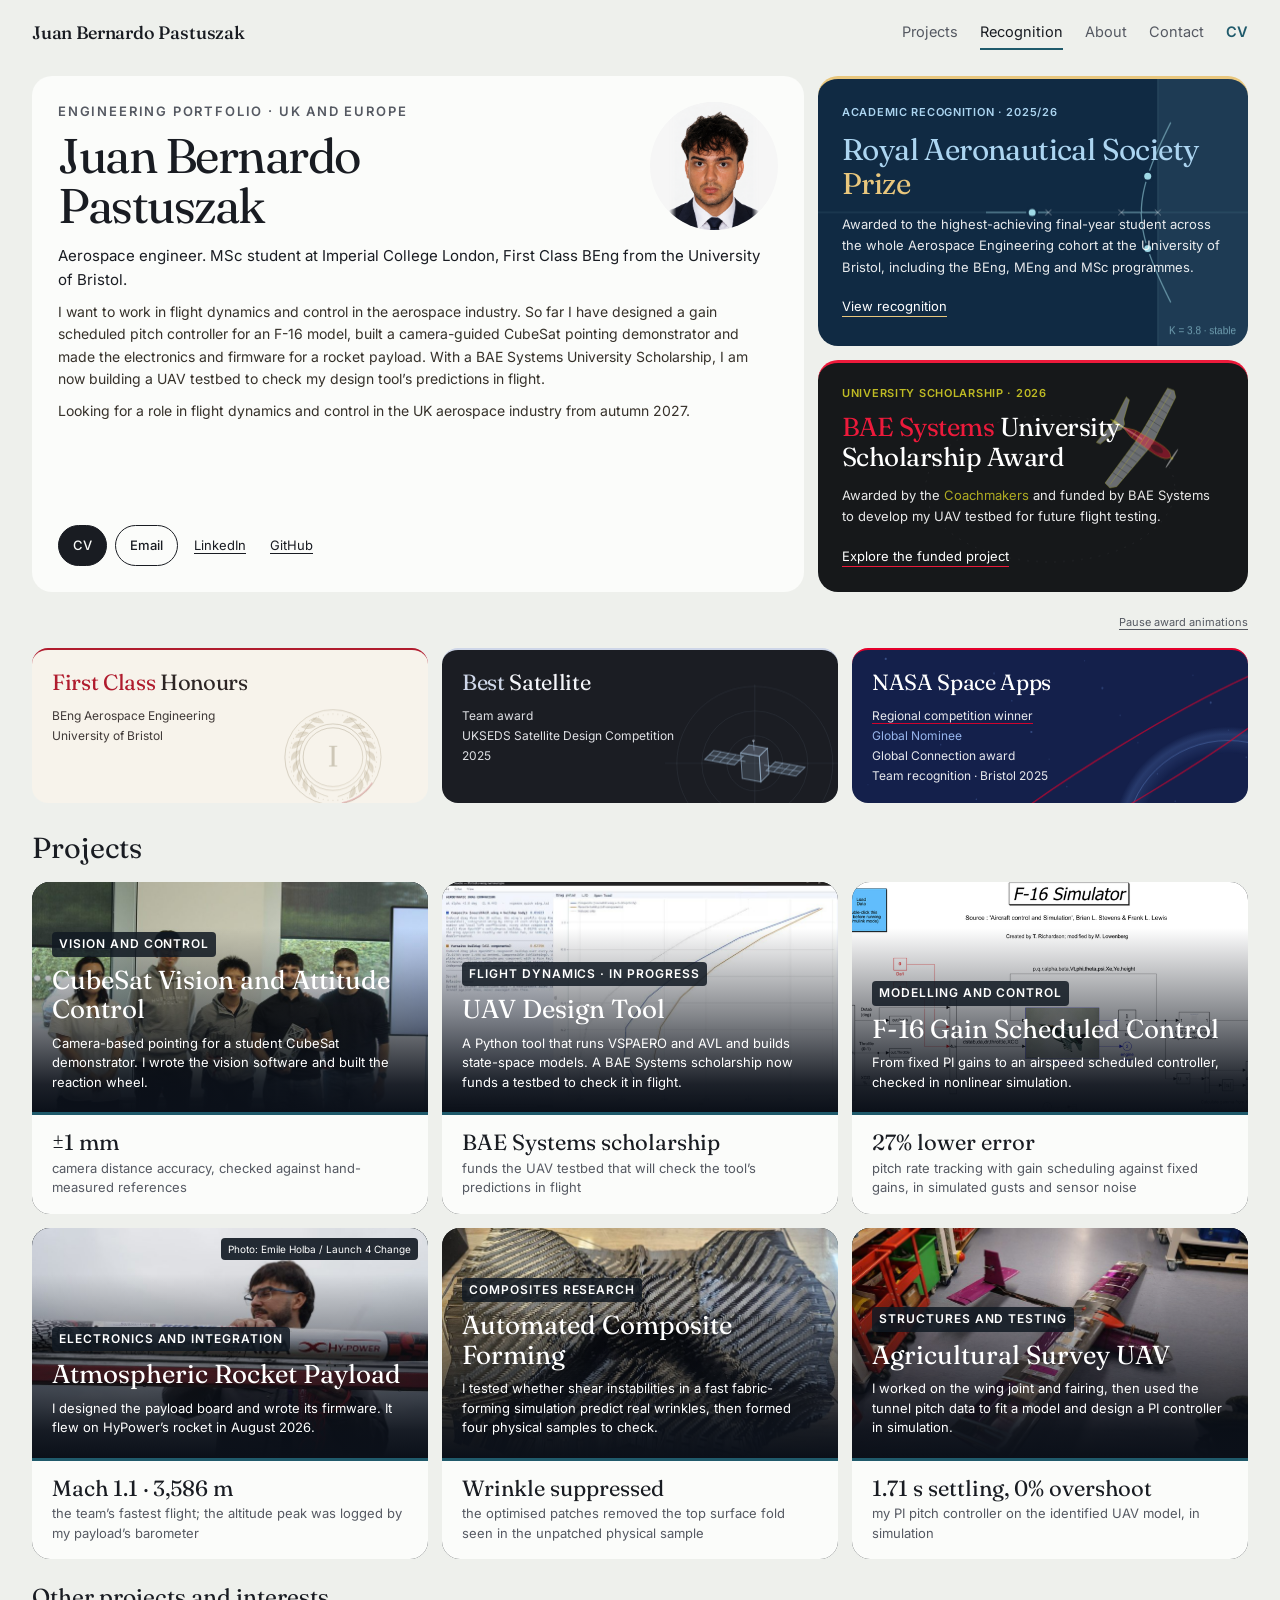
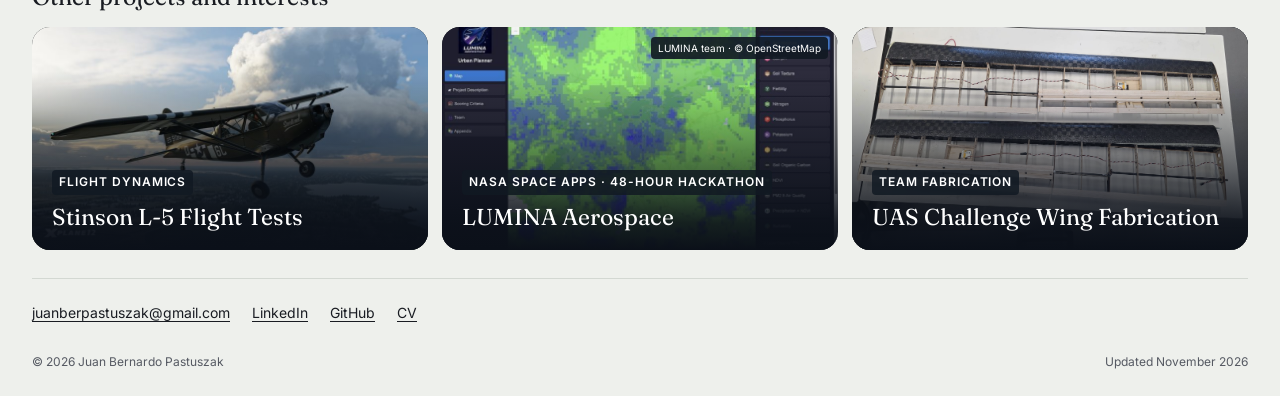
==== commit 33aeb45f: "Add LUMINA Space Apps project with team photo and award" ====
--- a/index.html
+++ b/index.html
@@ -20,43 +20,43 @@
 <link rel="stylesheet" href="styles.css">
 <link rel="stylesheet" href="bento.css">
 <link rel="stylesheet" href="projects-bento.css">
-<link rel="stylesheet" href="recognition.css?v=20261106">
-<script src="app.js" defer></script><script src="motion.js" defer></script><script src="recognition.js?v=20261106" defer></script>
+<link rel="stylesheet" href="recognition.css?v=20261106">
+<script src="app.js" defer></script><script src="motion.js" defer></script><script src="recognition.js?v=20261106" defer></script>
 </head>
-<body class="bento-home portrait-integrated brand-led">
+<body class="bento-home portrait-integrated brand-led">
 <a class="skip" href="#main">Skip to content</a>
 <header class="top"><div class="wrap"><a class="brand" href="index.html">Juan Bernardo Pastuszak</a><nav class="nav" aria-label="Sections"><a href="#work">Projects</a><a href="#recognition">Recognition</a><a href="about.html">About</a><a href="#contact">Contact</a><a class="pdf" href="Juan%20Pastuszak%20-%20CV.pdf" target="_blank" rel="noopener">CV</a></nav><details class="menu"><summary>Menu</summary><nav aria-label="Sections"><a href="#work">Projects</a><a href="#recognition">Recognition</a><a href="about.html">About</a><a href="#contact">Contact</a><a href="Juan%20Pastuszak%20-%20CV.pdf" target="_blank" rel="noopener">CV</a></nav></details></div></header>
 <main id="main" class="wrap">
 
 <section class="poster-opening" aria-labelledby="name">
   <div class="poster-profile">
-    <div class="identity-header">
-      <div class="eyebrow">Engineering portfolio · UK and Europe</div>
-      <h1 id="name">Juan Bernardo<br>Pastuszak</h1>
-      <figure class="poster-portrait"><img src="media/profile-suit-refined.png" width="1057" height="1488" alt="Portrait of Juan Bernardo Pastuszak" fetchpriority="high"></figure>
-    </div>
+    <div class="identity-header">
+      <div class="eyebrow">Engineering portfolio · UK and Europe</div>
+      <h1 id="name">Juan Bernardo<br>Pastuszak</h1>
+      <figure class="poster-portrait"><img src="media/profile-suit-refined.png" width="1057" height="1488" alt="Portrait of Juan Bernardo Pastuszak" fetchpriority="high"></figure>
+    </div>
     <p class="line">Aerospace engineer. MSc student at Imperial College London, First Class BEng from the University of Bristol.</p>
     <p class="bio">I want to work in flight dynamics and control in the aerospace industry. So far I have designed a gain scheduled pitch controller for an F-16 model, built a camera-guided CubeSat pointing demonstrator and made the electronics and firmware for a rocket payload. With a BAE Systems University Scholarship, I am now building a UAV testbed to check my design tool’s predictions in flight.</p><p class="bio">Looking for a role in flight dynamics and control in the UK aerospace industry from autumn 2027.</p>
     <div class="actions"><a class="btn solid" href="Juan%20Pastuszak%20-%20CV.pdf" target="_blank" rel="noopener">CV</a><a class="btn" href="mailto:juanberpastuszak@gmail.com">Email</a><a class="profile-contact" href="https://www.linkedin.com/in/juanpastuszak" rel="noopener">LinkedIn</a><a class="profile-contact" href="https://github.com/JuanBer18" rel="noopener">GitHub</a></div>
   </div>
-  <div class="opening-awards" id="recognition" role="group" aria-label="Major awards">
-  <aside class="poster-prize award-card award-royal" aria-labelledby="prize-title">
-    <canvas data-award-scene="royal" aria-hidden="true"></canvas>
-    <span class="eyebrow">Academic recognition · 2025/26</span><h2 id="prize-title">Royal Aeronautical Society <span class="award-word">Prize</span></h2><p>Awarded to the highest-achieving final-year student across the whole Aerospace Engineering cohort at the University of Bristol, including the BEng, MEng and MSc programmes.</p><a href="certificates/Royal%20Aeronautical%20Society%20Prize.pdf">View recognition<span class="sr">: Royal Aeronautical Society Prize certificate (PDF)</span></a>
+  <div class="opening-awards" id="recognition" role="group" aria-label="Major awards">
+  <aside class="poster-prize award-card award-royal" aria-labelledby="prize-title">
+    <canvas data-award-scene="royal" aria-hidden="true"></canvas>
+    <span class="eyebrow">Academic recognition · 2025/26</span><h2 id="prize-title">Royal Aeronautical Society <span class="award-word">Prize</span></h2><p>Awarded to the highest-achieving final-year student across the whole Aerospace Engineering cohort at the University of Bristol, including the BEng, MEng and MSc programmes.</p><a href="certificates/Royal%20Aeronautical%20Society%20Prize.pdf">View recognition<span class="sr">: Royal Aeronautical Society Prize certificate (PDF)</span></a>
   </aside>
-  <aside class="award-card award-scholarship" aria-labelledby="scholarship-title">
-    <canvas data-award-scene="uav" aria-hidden="true"></canvas>
-    <span class="eyebrow">University scholarship · 2026</span>
-    <h2 id="scholarship-title"><span class="award-word">BAE Systems</span> University <span class="award-secondary">Scholarship Award</span></h2>
-    <p>Awarded by the <span class="award-secondary">Coachmakers</span> and funded by BAE Systems to develop my UAV testbed for future flight testing.</p>
-    <a href="tool.html">Explore the funded project</a>
-  </aside>
-  </div>
+  <aside class="award-card award-scholarship" aria-labelledby="scholarship-title">
+    <canvas data-award-scene="uav" aria-hidden="true"></canvas>
+    <span class="eyebrow">University scholarship · 2026</span>
+    <h2 id="scholarship-title"><span class="award-word">BAE Systems</span> University <span class="award-secondary">Scholarship Award</span></h2>
+    <p>Awarded by the <span class="award-secondary">Coachmakers</span> and funded by BAE Systems to develop my UAV testbed for future flight testing.</p>
+    <a href="tool.html">Explore the funded project</a>
+  </aside>
+  </div>
 </section>
 
 
-<section class="bento-recognition" aria-labelledby="h-awards"><h2 id="h-awards" class="sr">Other recognition</h2><div class="recognition-motion"><button type="button" data-awards-motion aria-pressed="false" hidden>Pause award animations</button></div><div class="award-minor award-honours"><canvas data-award-scene="honours" aria-hidden="true"></canvas><h3><span class="award-word">First Class</span> Honours</h3><p>BEng Aerospace Engineering<br>University of Bristol</p></div><a class="award-minor award-satellite" href="satellite.html"><canvas data-award-scene="satellite" aria-hidden="true"></canvas><h3><span class="award-word">Best</span> Satellite</h3><p>Team award<br>UKSEDS Satellite Design Competition<br>2025</p></a><a class="award-minor award-nasa" href="about.html#spaceapps"><canvas data-award-scene="nasa" aria-hidden="true"></canvas><h3>NASA Space Apps</h3><p><span class="award-word">Regional competition winner</span><br><span class="award-secondary">Global Nominee</span><br>Global Connection award<br>Team recognition · Bristol 2025</p></a></section>
-<section class="bento-work" id="work" aria-labelledby="h-work"><div class="bento-heading"><h2 id="h-work">Projects</h2></div><div class="bento-grid"><a class="bento-tile project-card" data-groups="control hardware" href="satellite.html"><div class="preview-image"><img src="media/sat_trophy.jpg" srcset="media/sat_trophy-800.jpg 800w, media/sat_trophy.jpg 1800w" sizes="(max-width:620px) 100vw, 600px" width="1800" height="1200" alt="CubeSat Vision and Attitude Control" loading="eager" decoding="async"><div class="bento-copy"><span class="eyebrow">Vision and control</span><h3>CubeSat Vision and Attitude Control</h3><p>Camera-based pointing for a student CubeSat demonstrator. I wrote the vision software and built the reaction wheel.</p></div></div><div class="bento-result"><b>±1 mm</b><span>camera distance accuracy, checked against hand-measured references</span></div></a><a class="bento-tile project-card" data-groups="control research" href="tool.html"><div class="preview-image"><img src="media/uav_comparison_ui.jpg" srcset="media/uav_comparison_ui-800.jpg 800w, media/uav_comparison_ui.jpg 1536w" sizes="(max-width:620px) 100vw, 600px" width="1536" height="912" alt="UAV design and flight-dynamics tool" loading="eager" decoding="async"><div class="bento-copy"><span class="eyebrow">Flight dynamics · in progress</span><h3>UAV Design Tool</h3><p>A Python tool that runs VSPAERO and AVL and builds state-space models. A BAE Systems scholarship now funds a testbed to check it in flight.</p></div></div><div class="bento-result"><b>BAE Systems scholarship</b><span>funds the UAV testbed that will check the tool’s predictions in flight</span></div></a><a class="bento-tile project-card" data-groups="control" href="f16.html"><div class="preview-image"><img src="media/f16-plant-full.png" srcset="media/f16-plant-full-800.png 800w, media/f16-plant-full.png 1800w" sizes="(max-width:620px) 100vw, 600px" width="1800" height="881" alt="Gain scheduled pitch rate control for a nonlinear F-16 model" loading="eager" decoding="async"><div class="bento-copy"><span class="eyebrow">Modelling and control</span><h3>F-16 Gain Scheduled Control</h3><p>From fixed PI gains to an airspeed scheduled controller, checked in nonlinear simulation.</p></div></div><div class="bento-result"><b>36% lower error</b><span>pitch rate tracking with gain scheduling against fixed gains, in simulated gusts and sensor noise</span></div></a><a class="bento-tile project-card" data-groups="hardware" href="payload.html"><div class="preview-image"><img src="media/rocket_loading.jpg" srcset="media/rocket_loading-800.jpg 800w, media/rocket_loading.jpg 1800w" sizes="(max-width:620px) 100vw, 600px" width="1800" height="1200" alt="Atmospheric science payload for a university rocket" loading="eager" decoding="async"><span class="bento-credit">Photo: Emile Holba / Launch 4 Change</span><div class="bento-copy"><span class="eyebrow">Electronics and integration</span><h3>Atmospheric Rocket Payload</h3><p>I designed the payload board and wrote its firmware. It flew on HyPower’s rocket in August 2026.</p></div></div><div class="bento-result"><b>Mach 1.5 · 4,817 m</b><span>the team’s fastest flight; the altitude peak was logged by my payload’s barometer</span></div></a><a class="bento-tile project-card" data-groups="research structures" href="composites.html"><div class="preview-image"><img src="media/patch_before.jpg" srcset="media/patch_before-800.jpg 800w, media/patch_before.jpg 1500w" sizes="(max-width:620px) 100vw, 600px" width="1500" height="921" alt="Using fast simulations to guide patches for automated fabric forming" loading="eager" decoding="async"><div class="bento-copy"><span class="eyebrow">Composites research</span><h3>Automated Composite Forming</h3><p>I tested whether shear instabilities in a fast fabric-forming simulation predict real wrinkles, then formed four physical samples to check.</p></div></div><div class="bento-result"><b>Wrinkle suppressed</b><span>the optimised patches removed the top surface fold seen in the unpatched physical sample</span></div></a><a class="bento-tile project-card" data-groups="structures control hardware" href="avdasi2.html"><div class="preview-image"><img src="media/av_build.jpg" srcset="media/av_build-800.jpg 800w, media/av_build.jpg 1800w" sizes="(max-width:620px) 100vw, 600px" width="1800" height="1200" alt="Agricultural survey UAV: design, integration and testing" loading="eager" decoding="async"><div class="bento-copy"><span class="eyebrow">Structures and testing</span><h3>Agricultural Survey UAV</h3><p>I worked on the wing joint and fairing, then used the tunnel pitch data to fit a model and design a PI controller in simulation.</p></div></div><div class="bento-result"><b>2.40 s settling, 0% overshoot</b><span>my PI pitch controller on the identified UAV model, in simulation</span></div></a></div><div class="bento-secondary"><h2>Other projects and interests</h2><div class="bento-grid"><a class="bento-tile project-card" data-groups="control research" href="stinson.html"><div class="preview-image"><img src="media/stinson-xplane.jpg" srcset="media/stinson-xplane-800.jpg 800w, media/stinson-xplane.jpg 1800w" sizes="(max-width:620px) 100vw, 600px" width="1800" height="1012" alt="Stinson L-5 simulated flight tests" loading="eager" decoding="async"><div class="bento-copy"><span class="eyebrow">Flight dynamics</span><h3>Stinson L-5 Flight Tests</h3><p>Extending a course task through simulated flight tests and a Python workflow for handling qualities analysis.</p></div></div></a><a class="bento-tile project-card" data-groups="structures hardware" href="uas.html"><div class="preview-image"><img src="media/uas-wooden-wing-panels.svg" width="2000.0" height="1126.0" alt="Wing fabrication for an autonomous competition aircraft" loading="eager" decoding="async"><div class="bento-copy"><span class="eyebrow">Team fabrication</span><h3>UAS Challenge Wing Fabrication</h3><p>Helping the team build wooden wings and carbon fibre leading edges for the UAS Challenge.</p></div></div></a></div></div></section>
+<section class="bento-recognition" aria-labelledby="h-awards"><h2 id="h-awards" class="sr">Other recognition</h2><div class="recognition-motion"><button type="button" data-awards-motion aria-pressed="false" hidden>Pause award animations</button></div><div class="award-minor award-honours"><canvas data-award-scene="honours" aria-hidden="true"></canvas><h3><span class="award-word">First Class</span> Honours</h3><p>BEng Aerospace Engineering<br>University of Bristol</p></div><a class="award-minor award-satellite" href="satellite.html"><canvas data-award-scene="satellite" aria-hidden="true"></canvas><h3><span class="award-word">Best</span> Satellite</h3><p>Team award<br>UKSEDS Satellite Design Competition<br>2025</p></a><a class="award-minor award-nasa" href="spaceapps.html"><canvas data-award-scene="nasa" aria-hidden="true"></canvas><h3>NASA Space Apps</h3><p><span class="award-word">Regional competition winner</span><br><span class="award-secondary">Global Nominee</span><br>Global Connection award<br>Team recognition · Bristol 2025</p></a></section>
+<section class="bento-work" id="work" aria-labelledby="h-work"><div class="bento-heading"><h2 id="h-work">Projects</h2></div><div class="bento-grid"><a class="bento-tile project-card" data-groups="control hardware" href="satellite.html"><div class="preview-image"><img src="media/sat_trophy.jpg" srcset="media/sat_trophy-800.jpg 800w, media/sat_trophy.jpg 1800w" sizes="(max-width:620px) 100vw, 600px" width="1800" height="1200" alt="CubeSat Vision and Attitude Control" loading="eager" decoding="async"><div class="bento-copy"><span class="eyebrow">Vision and control</span><h3>CubeSat Vision and Attitude Control</h3><p>Camera-based pointing for a student CubeSat demonstrator. I wrote the vision software and built the reaction wheel.</p></div></div><div class="bento-result"><b>±1 mm</b><span>camera distance accuracy, checked against hand-measured references</span></div></a><a class="bento-tile project-card" data-groups="control research" href="tool.html"><div class="preview-image"><img src="media/uav_comparison_ui.jpg" srcset="media/uav_comparison_ui-800.jpg 800w, media/uav_comparison_ui.jpg 1536w" sizes="(max-width:620px) 100vw, 600px" width="1536" height="912" alt="UAV design and flight-dynamics tool" loading="eager" decoding="async"><div class="bento-copy"><span class="eyebrow">Flight dynamics · in progress</span><h3>UAV Design Tool</h3><p>A Python tool that runs VSPAERO and AVL and builds state-space models. A BAE Systems scholarship now funds a testbed to check it in flight.</p></div></div><div class="bento-result"><b>BAE Systems scholarship</b><span>funds the UAV testbed that will check the tool’s predictions in flight</span></div></a><a class="bento-tile project-card" data-groups="control" href="f16.html"><div class="preview-image"><img src="media/f16-plant-full.png" srcset="media/f16-plant-full-800.png 800w, media/f16-plant-full.png 1800w" sizes="(max-width:620px) 100vw, 600px" width="1800" height="881" alt="Gain scheduled pitch rate control for a nonlinear F-16 model" loading="eager" decoding="async"><div class="bento-copy"><span class="eyebrow">Modelling and control</span><h3>F-16 Gain Scheduled Control</h3><p>From fixed PI gains to an airspeed scheduled controller, checked in nonlinear simulation.</p></div></div><div class="bento-result"><b>36% lower error</b><span>pitch rate tracking with gain scheduling against fixed gains, in simulated gusts and sensor noise</span></div></a><a class="bento-tile project-card" data-groups="hardware" href="payload.html"><div class="preview-image"><img src="media/rocket_loading.jpg" srcset="media/rocket_loading-800.jpg 800w, media/rocket_loading.jpg 1800w" sizes="(max-width:620px) 100vw, 600px" width="1800" height="1200" alt="Atmospheric science payload for a university rocket" loading="eager" decoding="async"><span class="bento-credit">Photo: Emile Holba / Launch 4 Change</span><div class="bento-copy"><span class="eyebrow">Electronics and integration</span><h3>Atmospheric Rocket Payload</h3><p>I designed the payload board and wrote its firmware. It flew on HyPower’s rocket in August 2026.</p></div></div><div class="bento-result"><b>Mach 1.5 · 4,817 m</b><span>the team’s fastest flight; the altitude peak was logged by my payload’s barometer</span></div></a><a class="bento-tile project-card" data-groups="research structures" href="composites.html"><div class="preview-image"><img src="media/patch_before.jpg" srcset="media/patch_before-800.jpg 800w, media/patch_before.jpg 1500w" sizes="(max-width:620px) 100vw, 600px" width="1500" height="921" alt="Using fast simulations to guide patches for automated fabric forming" loading="eager" decoding="async"><div class="bento-copy"><span class="eyebrow">Composites research</span><h3>Automated Composite Forming</h3><p>I tested whether shear instabilities in a fast fabric-forming simulation predict real wrinkles, then formed four physical samples to check.</p></div></div><div class="bento-result"><b>Wrinkle suppressed</b><span>the optimised patches removed the top surface fold seen in the unpatched physical sample</span></div></a><a class="bento-tile project-card" data-groups="structures control hardware" href="avdasi2.html"><div class="preview-image"><img src="media/av_build.jpg" srcset="media/av_build-800.jpg 800w, media/av_build.jpg 1800w" sizes="(max-width:620px) 100vw, 600px" width="1800" height="1200" alt="Agricultural survey UAV: design, integration and testing" loading="eager" decoding="async"><div class="bento-copy"><span class="eyebrow">Structures and testing</span><h3>Agricultural Survey UAV</h3><p>I worked on the wing joint and fairing, then used the tunnel pitch data to fit a model and design a PI controller in simulation.</p></div></div><div class="bento-result"><b>2.40 s settling, 0% overshoot</b><span>my PI pitch controller on the identified UAV model, in simulation</span></div></a></div><div class="bento-secondary"><h2>Other projects and interests</h2><div class="bento-grid"><a class="bento-tile project-card" data-groups="control research" href="stinson.html"><div class="preview-image"><img src="media/stinson-xplane.jpg" srcset="media/stinson-xplane-800.jpg 800w, media/stinson-xplane.jpg 1800w" sizes="(max-width:620px) 100vw, 600px" width="1800" height="1012" alt="Stinson L-5 simulated flight tests" loading="eager" decoding="async"><div class="bento-copy"><span class="eyebrow">Flight dynamics</span><h3>Stinson L-5 Flight Tests</h3><p>Extending a course task through simulated flight tests and a Python workflow for handling qualities analysis.</p></div></div></a><a class="bento-tile project-card" data-groups="research" href="spaceapps.html"><div class="preview-image"><img src="media/lumina-earth-observation.jpg" srcset="media/lumina-earth-observation-800.jpg 800w, media/lumina-earth-observation.jpg 1440w" sizes="(max-width:620px) 100vw, 600px" width="1440" height="900" alt="LUMINA Aerospace: satellite data for land-use exploration" loading="eager" decoding="async"><span class="bento-credit">LUMINA team · © OpenStreetMap</span><div class="bento-copy"><span class="eyebrow">NASA Space Apps · 48-hour hackathon</span><h3>LUMINA Aerospace</h3><p>A team-built web tool for exploring satellite and soil data around Addis Ababa. I coordinated tasks and worked on the backend.</p></div></div></a><a class="bento-tile project-card" data-groups="structures hardware" href="uas.html"><div class="preview-image"><img src="media/uas-wooden-wing-panels.svg" width="2000.0" height="1126.0" alt="Wing fabrication for an autonomous competition aircraft" loading="eager" decoding="async"><div class="bento-copy"><span class="eyebrow">Team fabrication</span><h3>UAS Challenge Wing Fabrication</h3><p>Helping the team build wooden wings and carbon fibre leading edges for the UAS Challenge.</p></div></div></a></div></div></section>
 <section class="bento-contact" id="contact" aria-label="Contact"><a href="mailto:juanberpastuszak@gmail.com">juanberpastuszak@gmail.com</a><a href="https://www.linkedin.com/in/juanpastuszak" rel="noopener">LinkedIn</a><a href="https://github.com/JuanBer18" rel="noopener">GitHub</a><a href="Juan%20Pastuszak%20-%20CV.pdf" target="_blank" rel="noopener">CV</a></section>
 <footer><span>© 2026 Juan Bernardo Pastuszak</span><span>Updated November 2026</span></footer>
 </main>
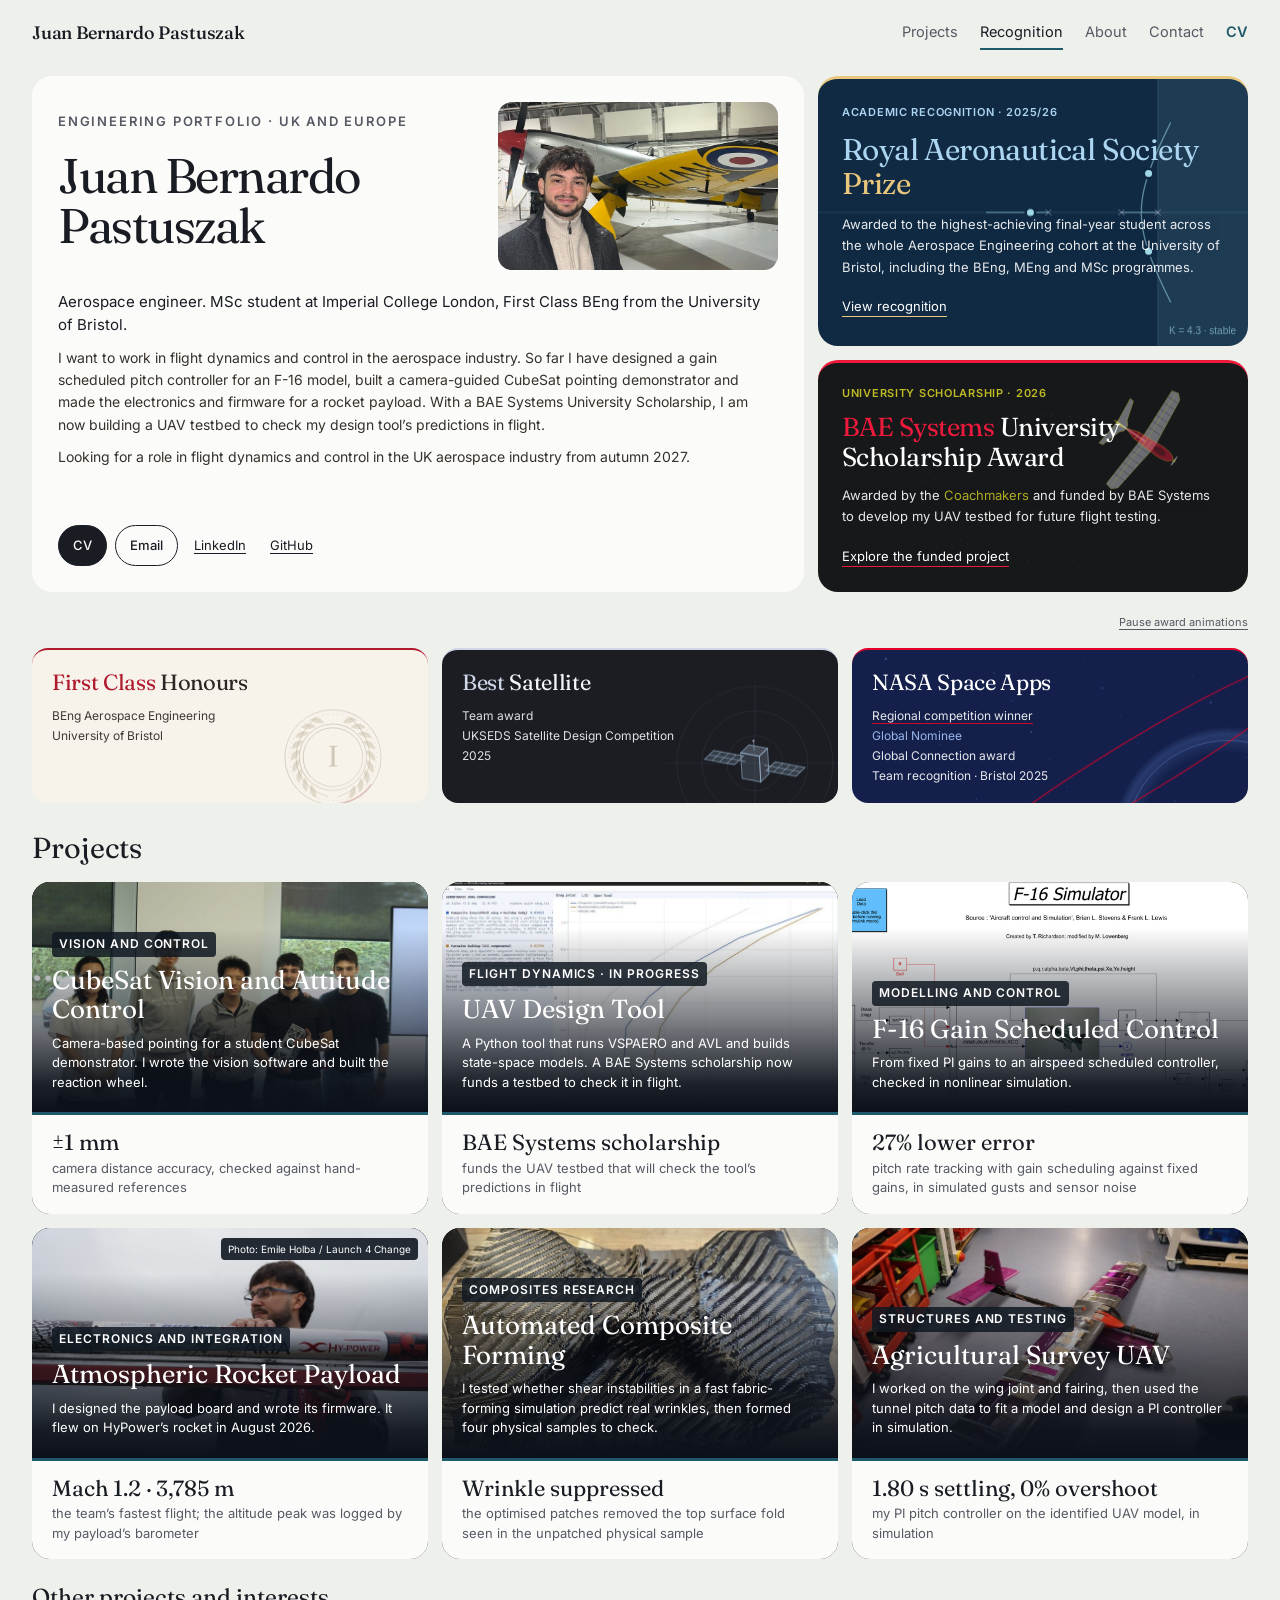
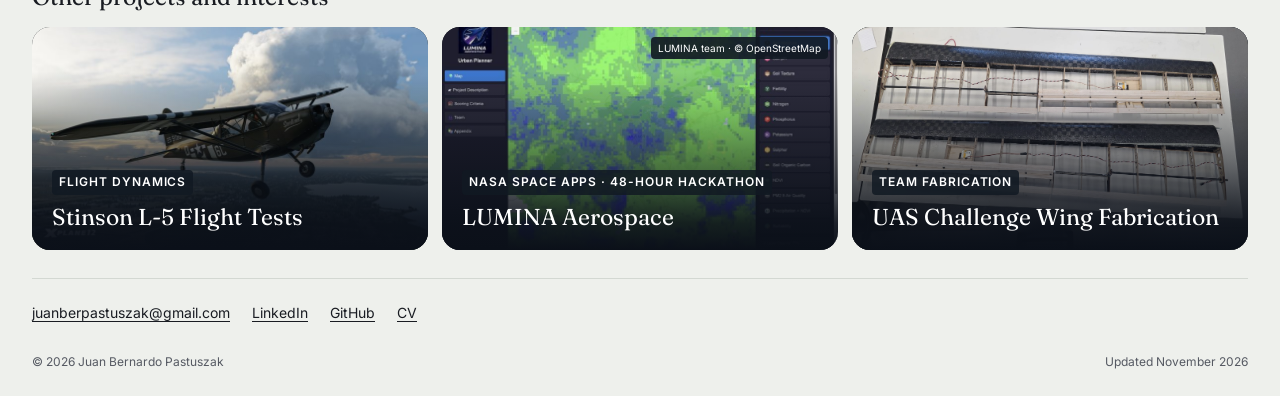
==== commit ed22c5c9: "Use the aircraft profile photo and refine About, home and recognition" ====
--- a/index.html
+++ b/index.html
@@ -1,64 +1,64 @@
-<!doctype html>
-<html lang="en-GB">
-<head>
-<meta charset="utf-8">
-<meta name="viewport" content="width=device-width, initial-scale=1, viewport-fit=cover">
-<title>Juan Bernardo Pastuszak · Aerospace engineer, flight dynamics and control</title>
-<meta name="description" content="Portfolio of Juan Bernardo Pastuszak (Juan Pastuszak), aerospace engineer in flight dynamics and control. MSc student at Imperial College London, First Class BEng from the University of Bristol, BAE Systems University Scholar. F-16 gain scheduled control, UAV design tool, CubeSat and rocket payload.">
-<meta name="author" content="Juan Bernardo Pastuszak">
-<meta property="og:title" content="Juan Bernardo Pastuszak · Aerospace engineer, flight dynamics and control"><meta property="og:description" content="Portfolio of Juan Bernardo Pastuszak (Juan Pastuszak), aerospace engineer in flight dynamics and control. MSc student at Imperial College London, First Class BEng from the University of Bristol, BAE Systems University Scholar. F-16 gain scheduled control, UAV design tool, CubeSat and rocket payload."><meta property="og:type" content="website">
-<link rel="canonical" href="https://juanpastuszak.com/">
-<meta property="og:url" content="https://juanpastuszak.com/">
-<meta property="og:image" content="https://juanpastuszak.com/media/social-preview.png?v=20261102">
-<meta property="og:image:width" content="1200"><meta property="og:image:height" content="630">
-<meta property="og:image:alt" content="Juan Bernardo Pastuszak aerospace engineering portfolio, featuring satellite control, rocket payload and composite forming projects">
-<meta name="twitter:card" content="summary_large_image"><meta name="twitter:image" content="https://juanpastuszak.com/media/social-preview.png?v=20261102">
-<meta name="theme-color" content="#eef0ec">
-<link rel="icon" href="data:image/svg+xml,%3Csvg xmlns='http://www.w3.org/2000/svg' viewBox='0 0 64 64'%3E%3Crect width='64' height='64' fill='%23eef0ec'/%3E%3Ctext x='32' y='44' font-family='Georgia,serif' font-size='34' text-anchor='middle' fill='%231d1a16'%3EJP%3C/text%3E%3Crect x='14' y='50' width='36' height='3' fill='%231f5a6b'/%3E%3C/svg%3E"><link rel="icon" type="image/png" sizes="48x48" href="favicon-48.png"><link rel="apple-touch-icon" href="apple-touch-icon.png">
-<script type="application/ld+json">{"@context": "https://schema.org", "@type": "Person", "name": "Juan Bernardo Pastuszak", "alternateName": ["Juan Bernardo Pastuszak", "Juan Pastuszak"], "url": "https://juanpastuszak.com/", "image": "https://juanpastuszak.com/media/profile-suit-refined.png", "jobTitle": "Aerospace engineer", "description": "Aerospace engineer focused on flight dynamics and control. MSc student at Imperial College London; BEng Aerospace Engineering, First Class Honours, University of Bristol; BAE Systems University Scholarship Award, 2026.", "alumniOf": [{"@type": "CollegeOrUniversity", "name": "University of Bristol"}, {"@type": "CollegeOrUniversity", "name": "Imperial College London"}], "knowsAbout": ["Flight dynamics", "Control systems", "UAV design", "Gain scheduling", "Flight control", "Embedded systems"], "sameAs": ["https://www.linkedin.com/in/juanpastuszak", "https://github.com/JuanBer18"]}</script>
-<link rel="preload" href="fonts/fraunces-normal-latin.woff2" as="font" type="font/woff2" crossorigin><link rel="preload" href="fonts/fraunces-italic-latin.woff2" as="font" type="font/woff2" crossorigin><link rel="preload" href="fonts/inter-normal-latin.woff2" as="font" type="font/woff2" crossorigin><link rel="stylesheet" href="fonts/fonts.css">
-<link rel="stylesheet" href="styles.css">
-<link rel="stylesheet" href="bento.css">
-<link rel="stylesheet" href="projects-bento.css">
-<link rel="stylesheet" href="recognition.css?v=20261106">
-<script src="app.js" defer></script><script src="motion.js" defer></script><script src="recognition.js?v=20261106" defer></script>
-</head>
-<body class="bento-home portrait-integrated brand-led">
-<a class="skip" href="#main">Skip to content</a>
-<header class="top"><div class="wrap"><a class="brand" href="index.html">Juan Bernardo Pastuszak</a><nav class="nav" aria-label="Sections"><a href="#work">Projects</a><a href="#recognition">Recognition</a><a href="about.html">About</a><a href="#contact">Contact</a><a class="pdf" href="Juan%20Pastuszak%20-%20CV.pdf" target="_blank" rel="noopener">CV</a></nav><details class="menu"><summary>Menu</summary><nav aria-label="Sections"><a href="#work">Projects</a><a href="#recognition">Recognition</a><a href="about.html">About</a><a href="#contact">Contact</a><a href="Juan%20Pastuszak%20-%20CV.pdf" target="_blank" rel="noopener">CV</a></nav></details></div></header>
-<main id="main" class="wrap">
-
-<section class="poster-opening" aria-labelledby="name">
-  <div class="poster-profile">
-    <div class="identity-header">
-      <div class="eyebrow">Engineering portfolio · UK and Europe</div>
-      <h1 id="name">Juan Bernardo<br>Pastuszak</h1>
-      <figure class="poster-portrait"><img src="media/profile-suit-refined.png" width="1057" height="1488" alt="Portrait of Juan Bernardo Pastuszak" fetchpriority="high"></figure>
-    </div>
-    <p class="line">Aerospace engineer. MSc student at Imperial College London, First Class BEng from the University of Bristol.</p>
-    <p class="bio">I want to work in flight dynamics and control in the aerospace industry. So far I have designed a gain scheduled pitch controller for an F-16 model, built a camera-guided CubeSat pointing demonstrator and made the electronics and firmware for a rocket payload. With a BAE Systems University Scholarship, I am now building a UAV testbed to check my design tool’s predictions in flight.</p><p class="bio">Looking for a role in flight dynamics and control in the UK aerospace industry from autumn 2027.</p>
-    <div class="actions"><a class="btn solid" href="Juan%20Pastuszak%20-%20CV.pdf" target="_blank" rel="noopener">CV</a><a class="btn" href="mailto:juanberpastuszak@gmail.com">Email</a><a class="profile-contact" href="https://www.linkedin.com/in/juanpastuszak" rel="noopener">LinkedIn</a><a class="profile-contact" href="https://github.com/JuanBer18" rel="noopener">GitHub</a></div>
-  </div>
-  <div class="opening-awards" id="recognition" role="group" aria-label="Major awards">
-  <aside class="poster-prize award-card award-royal" aria-labelledby="prize-title">
-    <canvas data-award-scene="royal" aria-hidden="true"></canvas>
-    <span class="eyebrow">Academic recognition · 2025/26</span><h2 id="prize-title">Royal Aeronautical Society <span class="award-word">Prize</span></h2><p>Awarded to the highest-achieving final-year student across the whole Aerospace Engineering cohort at the University of Bristol, including the BEng, MEng and MSc programmes.</p><a href="certificates/Royal%20Aeronautical%20Society%20Prize.pdf">View recognition<span class="sr">: Royal Aeronautical Society Prize certificate (PDF)</span></a>
-  </aside>
-  <aside class="award-card award-scholarship" aria-labelledby="scholarship-title">
-    <canvas data-award-scene="uav" aria-hidden="true"></canvas>
-    <span class="eyebrow">University scholarship · 2026</span>
-    <h2 id="scholarship-title"><span class="award-word">BAE Systems</span> University <span class="award-secondary">Scholarship Award</span></h2>
-    <p>Awarded by the <span class="award-secondary">Coachmakers</span> and funded by BAE Systems to develop my UAV testbed for future flight testing.</p>
-    <a href="tool.html">Explore the funded project</a>
-  </aside>
-  </div>
-</section>
-
-
-<section class="bento-recognition" aria-labelledby="h-awards"><h2 id="h-awards" class="sr">Other recognition</h2><div class="recognition-motion"><button type="button" data-awards-motion aria-pressed="false" hidden>Pause award animations</button></div><div class="award-minor award-honours"><canvas data-award-scene="honours" aria-hidden="true"></canvas><h3><span class="award-word">First Class</span> Honours</h3><p>BEng Aerospace Engineering<br>University of Bristol</p></div><a class="award-minor award-satellite" href="satellite.html"><canvas data-award-scene="satellite" aria-hidden="true"></canvas><h3><span class="award-word">Best</span> Satellite</h3><p>Team award<br>UKSEDS Satellite Design Competition<br>2025</p></a><a class="award-minor award-nasa" href="spaceapps.html"><canvas data-award-scene="nasa" aria-hidden="true"></canvas><h3>NASA Space Apps</h3><p><span class="award-word">Regional competition winner</span><br><span class="award-secondary">Global Nominee</span><br>Global Connection award<br>Team recognition · Bristol 2025</p></a></section>
-<section class="bento-work" id="work" aria-labelledby="h-work"><div class="bento-heading"><h2 id="h-work">Projects</h2></div><div class="bento-grid"><a class="bento-tile project-card" data-groups="control hardware" href="satellite.html"><div class="preview-image"><img src="media/sat_trophy.jpg" srcset="media/sat_trophy-800.jpg 800w, media/sat_trophy.jpg 1800w" sizes="(max-width:620px) 100vw, 600px" width="1800" height="1200" alt="CubeSat Vision and Attitude Control" loading="eager" decoding="async"><div class="bento-copy"><span class="eyebrow">Vision and control</span><h3>CubeSat Vision and Attitude Control</h3><p>Camera-based pointing for a student CubeSat demonstrator. I wrote the vision software and built the reaction wheel.</p></div></div><div class="bento-result"><b>±1 mm</b><span>camera distance accuracy, checked against hand-measured references</span></div></a><a class="bento-tile project-card" data-groups="control research" href="tool.html"><div class="preview-image"><img src="media/uav_comparison_ui.jpg" srcset="media/uav_comparison_ui-800.jpg 800w, media/uav_comparison_ui.jpg 1536w" sizes="(max-width:620px) 100vw, 600px" width="1536" height="912" alt="UAV design and flight-dynamics tool" loading="eager" decoding="async"><div class="bento-copy"><span class="eyebrow">Flight dynamics · in progress</span><h3>UAV Design Tool</h3><p>A Python tool that runs VSPAERO and AVL and builds state-space models. A BAE Systems scholarship now funds a testbed to check it in flight.</p></div></div><div class="bento-result"><b>BAE Systems scholarship</b><span>funds the UAV testbed that will check the tool’s predictions in flight</span></div></a><a class="bento-tile project-card" data-groups="control" href="f16.html"><div class="preview-image"><img src="media/f16-plant-full.png" srcset="media/f16-plant-full-800.png 800w, media/f16-plant-full.png 1800w" sizes="(max-width:620px) 100vw, 600px" width="1800" height="881" alt="Gain scheduled pitch rate control for a nonlinear F-16 model" loading="eager" decoding="async"><div class="bento-copy"><span class="eyebrow">Modelling and control</span><h3>F-16 Gain Scheduled Control</h3><p>From fixed PI gains to an airspeed scheduled controller, checked in nonlinear simulation.</p></div></div><div class="bento-result"><b>36% lower error</b><span>pitch rate tracking with gain scheduling against fixed gains, in simulated gusts and sensor noise</span></div></a><a class="bento-tile project-card" data-groups="hardware" href="payload.html"><div class="preview-image"><img src="media/rocket_loading.jpg" srcset="media/rocket_loading-800.jpg 800w, media/rocket_loading.jpg 1800w" sizes="(max-width:620px) 100vw, 600px" width="1800" height="1200" alt="Atmospheric science payload for a university rocket" loading="eager" decoding="async"><span class="bento-credit">Photo: Emile Holba / Launch 4 Change</span><div class="bento-copy"><span class="eyebrow">Electronics and integration</span><h3>Atmospheric Rocket Payload</h3><p>I designed the payload board and wrote its firmware. It flew on HyPower’s rocket in August 2026.</p></div></div><div class="bento-result"><b>Mach 1.5 · 4,817 m</b><span>the team’s fastest flight; the altitude peak was logged by my payload’s barometer</span></div></a><a class="bento-tile project-card" data-groups="research structures" href="composites.html"><div class="preview-image"><img src="media/patch_before.jpg" srcset="media/patch_before-800.jpg 800w, media/patch_before.jpg 1500w" sizes="(max-width:620px) 100vw, 600px" width="1500" height="921" alt="Using fast simulations to guide patches for automated fabric forming" loading="eager" decoding="async"><div class="bento-copy"><span class="eyebrow">Composites research</span><h3>Automated Composite Forming</h3><p>I tested whether shear instabilities in a fast fabric-forming simulation predict real wrinkles, then formed four physical samples to check.</p></div></div><div class="bento-result"><b>Wrinkle suppressed</b><span>the optimised patches removed the top surface fold seen in the unpatched physical sample</span></div></a><a class="bento-tile project-card" data-groups="structures control hardware" href="avdasi2.html"><div class="preview-image"><img src="media/av_build.jpg" srcset="media/av_build-800.jpg 800w, media/av_build.jpg 1800w" sizes="(max-width:620px) 100vw, 600px" width="1800" height="1200" alt="Agricultural survey UAV: design, integration and testing" loading="eager" decoding="async"><div class="bento-copy"><span class="eyebrow">Structures and testing</span><h3>Agricultural Survey UAV</h3><p>I worked on the wing joint and fairing, then used the tunnel pitch data to fit a model and design a PI controller in simulation.</p></div></div><div class="bento-result"><b>2.40 s settling, 0% overshoot</b><span>my PI pitch controller on the identified UAV model, in simulation</span></div></a></div><div class="bento-secondary"><h2>Other projects and interests</h2><div class="bento-grid"><a class="bento-tile project-card" data-groups="control research" href="stinson.html"><div class="preview-image"><img src="media/stinson-xplane.jpg" srcset="media/stinson-xplane-800.jpg 800w, media/stinson-xplane.jpg 1800w" sizes="(max-width:620px) 100vw, 600px" width="1800" height="1012" alt="Stinson L-5 simulated flight tests" loading="eager" decoding="async"><div class="bento-copy"><span class="eyebrow">Flight dynamics</span><h3>Stinson L-5 Flight Tests</h3><p>Extending a course task through simulated flight tests and a Python workflow for handling qualities analysis.</p></div></div></a><a class="bento-tile project-card" data-groups="research" href="spaceapps.html"><div class="preview-image"><img src="media/lumina-earth-observation.jpg" srcset="media/lumina-earth-observation-800.jpg 800w, media/lumina-earth-observation.jpg 1440w" sizes="(max-width:620px) 100vw, 600px" width="1440" height="900" alt="LUMINA Aerospace: satellite data for land-use exploration" loading="eager" decoding="async"><span class="bento-credit">LUMINA team · © OpenStreetMap</span><div class="bento-copy"><span class="eyebrow">NASA Space Apps · 48-hour hackathon</span><h3>LUMINA Aerospace</h3><p>A team-built web tool for exploring satellite and soil data around Addis Ababa. I coordinated tasks and worked on the backend.</p></div></div></a><a class="bento-tile project-card" data-groups="structures hardware" href="uas.html"><div class="preview-image"><img src="media/uas-wooden-wing-panels.svg" width="2000.0" height="1126.0" alt="Wing fabrication for an autonomous competition aircraft" loading="eager" decoding="async"><div class="bento-copy"><span class="eyebrow">Team fabrication</span><h3>UAS Challenge Wing Fabrication</h3><p>Helping the team build wooden wings and carbon fibre leading edges for the UAS Challenge.</p></div></div></a></div></div></section>
-<section class="bento-contact" id="contact" aria-label="Contact"><a href="mailto:juanberpastuszak@gmail.com">juanberpastuszak@gmail.com</a><a href="https://www.linkedin.com/in/juanpastuszak" rel="noopener">LinkedIn</a><a href="https://github.com/JuanBer18" rel="noopener">GitHub</a><a href="Juan%20Pastuszak%20-%20CV.pdf" target="_blank" rel="noopener">CV</a></section>
-<footer><span>© 2026 Juan Bernardo Pastuszak</span><span>Updated November 2026</span></footer>
-</main>
-</body>
-</html>
+<!doctype html>
+<html lang="en-GB">
+<head>
+<meta charset="utf-8">
+<meta name="viewport" content="width=device-width, initial-scale=1, viewport-fit=cover">
+<title>Juan Bernardo Pastuszak · Aerospace engineer, flight dynamics and control</title>
+<meta name="description" content="Portfolio of Juan Bernardo Pastuszak (Juan Pastuszak), aerospace engineer in flight dynamics and control. MSc student at Imperial College London, First Class BEng from the University of Bristol, BAE Systems University Scholar. F-16 gain scheduled control, UAV design tool, CubeSat and rocket payload.">
+<meta name="author" content="Juan Bernardo Pastuszak">
+<meta property="og:title" content="Juan Bernardo Pastuszak · Aerospace engineer, flight dynamics and control"><meta property="og:description" content="Portfolio of Juan Bernardo Pastuszak (Juan Pastuszak), aerospace engineer in flight dynamics and control. MSc student at Imperial College London, First Class BEng from the University of Bristol, BAE Systems University Scholar. F-16 gain scheduled control, UAV design tool, CubeSat and rocket payload."><meta property="og:type" content="website">
+<link rel="canonical" href="https://juanpastuszak.com/">
+<meta property="og:url" content="https://juanpastuszak.com/">
+<meta property="og:image" content="https://juanpastuszak.com/media/social-preview.png?v=20261102">
+<meta property="og:image:width" content="1200"><meta property="og:image:height" content="630">
+<meta property="og:image:alt" content="Juan Bernardo Pastuszak aerospace engineering portfolio, featuring satellite control, rocket payload and composite forming projects">
+<meta name="twitter:card" content="summary_large_image"><meta name="twitter:image" content="https://juanpastuszak.com/media/social-preview.png?v=20261102">
+<meta name="theme-color" content="#eef0ec">
+<link rel="icon" href="data:image/svg+xml,%3Csvg xmlns='http://www.w3.org/2000/svg' viewBox='0 0 64 64'%3E%3Crect width='64' height='64' fill='%23eef0ec'/%3E%3Ctext x='32' y='44' font-family='Georgia,serif' font-size='34' text-anchor='middle' fill='%231d1a16'%3EJP%3C/text%3E%3Crect x='14' y='50' width='36' height='3' fill='%231f5a6b'/%3E%3C/svg%3E"><link rel="icon" type="image/png" sizes="48x48" href="favicon-48.png"><link rel="apple-touch-icon" href="apple-touch-icon.png">
+<script type="application/ld+json">{"@context": "https://schema.org", "@type": "Person", "name": "Juan Bernardo Pastuszak", "alternateName": ["Juan Bernardo Pastuszak", "Juan Pastuszak"], "url": "https://juanpastuszak.com/", "image": "https://juanpastuszak.com/media/profile-aircraft.jpg", "jobTitle": "Aerospace engineer", "description": "Aerospace engineer focused on flight dynamics and control. MSc student at Imperial College London; BEng Aerospace Engineering, First Class Honours, University of Bristol; BAE Systems University Scholarship Award, 2026.", "alumniOf": [{"@type": "CollegeOrUniversity", "name": "University of Bristol"}, {"@type": "CollegeOrUniversity", "name": "Imperial College London"}], "knowsAbout": ["Flight dynamics", "Control systems", "UAV design", "Gain scheduling", "Flight control", "Embedded systems"], "sameAs": ["https://www.linkedin.com/in/juanpastuszak", "https://github.com/JuanBer18"]}</script>
+<link rel="preload" href="fonts/fraunces-normal-latin.woff2" as="font" type="font/woff2" crossorigin><link rel="preload" href="fonts/fraunces-italic-latin.woff2" as="font" type="font/woff2" crossorigin><link rel="preload" href="fonts/inter-normal-latin.woff2" as="font" type="font/woff2" crossorigin><link rel="stylesheet" href="fonts/fonts.css">
+<link rel="stylesheet" href="styles.css">
+<link rel="stylesheet" href="bento.css">
+<link rel="stylesheet" href="projects-bento.css">
+<link rel="stylesheet" href="recognition.css?v=38897fab69">
+<script src="app.js" defer></script><script src="motion.js" defer></script><script src="recognition.js?v=20261106" defer></script>
+</head>
+<body class="bento-home portrait-integrated brand-led">
+<a class="skip" href="#main">Skip to content</a>
+<header class="top"><div class="wrap"><a class="brand" href="index.html">Juan Bernardo Pastuszak</a><nav class="nav" aria-label="Sections"><a href="#work">Projects</a><a href="#recognition">Recognition</a><a href="about.html">About</a><a href="#contact">Contact</a><a class="pdf" href="Juan%20Pastuszak%20-%20CV.pdf" target="_blank" rel="noopener">CV</a></nav><details class="menu"><summary>Menu</summary><nav aria-label="Sections"><a href="#work">Projects</a><a href="#recognition">Recognition</a><a href="about.html">About</a><a href="#contact">Contact</a><a href="Juan%20Pastuszak%20-%20CV.pdf" target="_blank" rel="noopener">CV</a></nav></details></div></header>
+<main id="main" class="wrap">
+
+<section class="poster-opening" aria-labelledby="name">
+  <div class="poster-profile">
+    <div class="identity-header">
+      <div class="eyebrow">Engineering portfolio · UK and Europe</div>
+      <h1 id="name">Juan Bernardo<br>Pastuszak</h1>
+      <figure class="poster-portrait"><img fetchpriority="high" src="media/profile-aircraft.jpg" srcset="media/profile-aircraft-800.jpg 800w, media/profile-aircraft.jpg 1200w" sizes="(max-width:620px) 100vw, 280px" width="1200" height="1600" alt="Juan Bernardo Pastuszak standing in front of an aircraft" loading="eager" decoding="async"></figure>
+    </div>
+    <p class="line">Aerospace engineer. MSc student at Imperial College London, First Class BEng from the University of Bristol.</p>
+    <p class="bio">I want to work in flight dynamics and control in the aerospace industry. So far I have designed a gain scheduled pitch controller for an F-16 model, built a camera-guided CubeSat pointing demonstrator and made the electronics and firmware for a rocket payload. With a BAE Systems University Scholarship, I am now building a UAV testbed to check my design tool’s predictions in flight.</p><p class="bio">Looking for a role in flight dynamics and control in the UK aerospace industry from autumn 2027.</p>
+    <div class="actions"><a class="btn solid" href="Juan%20Pastuszak%20-%20CV.pdf" target="_blank" rel="noopener">CV</a><a class="btn" href="mailto:juanberpastuszak@gmail.com">Email</a><a class="profile-contact" href="https://www.linkedin.com/in/juanpastuszak" rel="noopener">LinkedIn</a><a class="profile-contact" href="https://github.com/JuanBer18" rel="noopener">GitHub</a></div>
+  </div>
+  <div class="opening-awards" id="recognition" role="group" aria-label="Major awards">
+  <aside class="poster-prize award-card award-royal" aria-labelledby="prize-title">
+    <canvas data-award-scene="royal" aria-hidden="true"></canvas>
+    <span class="eyebrow">Academic recognition · 2025/26</span><h2 id="prize-title">Royal Aeronautical Society <span class="award-word">Prize</span></h2><p>Awarded to the highest-achieving final-year student across the whole Aerospace Engineering cohort at the University of Bristol, including the BEng, MEng and MSc programmes.</p><a href="certificates/Royal%20Aeronautical%20Society%20Prize.pdf">View recognition<span class="sr">: Royal Aeronautical Society Prize certificate (PDF)</span></a>
+  </aside>
+  <aside class="award-card award-scholarship" aria-labelledby="scholarship-title">
+    <canvas data-award-scene="uav" aria-hidden="true"></canvas>
+    <span class="eyebrow">University scholarship · 2026</span>
+    <h2 id="scholarship-title"><span class="award-word">BAE Systems</span> University <span class="award-secondary">Scholarship Award</span></h2>
+    <p>Awarded by the <span class="award-secondary">Coachmakers</span> and funded by BAE Systems to develop my UAV testbed for future flight testing.</p>
+    <a href="tool.html">Explore the funded project</a>
+  </aside>
+  </div>
+</section>
+
+
+<section class="bento-recognition" aria-labelledby="h-awards"><h2 id="h-awards" class="sr">Other recognition</h2><div class="recognition-motion"><button type="button" data-awards-motion aria-pressed="false" hidden>Pause award animations</button></div><div class="award-minor award-honours"><canvas data-award-scene="honours" aria-hidden="true"></canvas><h3><span class="award-word">First Class</span> Honours</h3><p>BEng Aerospace Engineering<br>University of Bristol</p></div><a class="award-minor award-satellite" href="satellite.html"><canvas data-award-scene="satellite" aria-hidden="true"></canvas><h3><span class="award-word">Best</span> Satellite</h3><p>Team award<br>UKSEDS Satellite Design Competition<br>2025</p></a><a class="award-minor award-nasa" href="spaceapps.html"><canvas data-award-scene="nasa" aria-hidden="true"></canvas><h3>NASA Space Apps</h3><p><span class="award-word">Regional competition winner</span><br><span class="award-secondary">Global Nominee</span><br>Global Connection award<br>Team recognition · Bristol 2025</p></a></section>
+<section class="bento-work" id="work" aria-labelledby="h-work"><div class="bento-heading"><h2 id="h-work">Projects</h2></div><div class="bento-grid"><a class="bento-tile project-card" data-groups="control hardware" href="satellite.html"><div class="preview-image"><img src="media/sat_trophy.jpg" srcset="media/sat_trophy-800.jpg 800w, media/sat_trophy.jpg 1800w" sizes="(max-width:620px) 100vw, 600px" width="1800" height="1200" alt="CubeSat Vision and Attitude Control" loading="eager" decoding="async"><div class="bento-copy"><span class="eyebrow">Vision and control</span><h3>CubeSat Vision and Attitude Control</h3><p>Camera-based pointing for a student CubeSat demonstrator. I wrote the vision software and built the reaction wheel.</p></div></div><div class="bento-result"><b>±1 mm</b><span>camera distance accuracy, checked against hand-measured references</span></div></a><a class="bento-tile project-card" data-groups="control research" href="tool.html"><div class="preview-image"><img src="media/uav_comparison_ui.jpg" srcset="media/uav_comparison_ui-800.jpg 800w, media/uav_comparison_ui.jpg 1536w" sizes="(max-width:620px) 100vw, 600px" width="1536" height="912" alt="UAV design and flight-dynamics tool" loading="eager" decoding="async"><div class="bento-copy"><span class="eyebrow">Flight dynamics · in progress</span><h3>UAV Design Tool</h3><p>A Python tool that runs VSPAERO and AVL and builds state-space models. A BAE Systems scholarship now funds a testbed to check it in flight.</p></div></div><div class="bento-result"><b>BAE Systems scholarship</b><span>funds the UAV testbed that will check the tool’s predictions in flight</span></div></a><a class="bento-tile project-card" data-groups="control" href="f16.html"><div class="preview-image"><img src="media/f16-plant-full.png" srcset="media/f16-plant-full-800.png 800w, media/f16-plant-full.png 1800w" sizes="(max-width:620px) 100vw, 600px" width="1800" height="881" alt="Gain scheduled pitch rate control for a nonlinear F-16 model" loading="eager" decoding="async"><div class="bento-copy"><span class="eyebrow">Modelling and control</span><h3>F-16 Gain Scheduled Control</h3><p>From fixed PI gains to an airspeed scheduled controller, checked in nonlinear simulation.</p></div></div><div class="bento-result"><b>36% lower error</b><span>pitch rate tracking with gain scheduling against fixed gains, in simulated gusts and sensor noise</span></div></a><a class="bento-tile project-card" data-groups="hardware" href="payload.html"><div class="preview-image"><img src="media/rocket_loading.jpg" srcset="media/rocket_loading-800.jpg 800w, media/rocket_loading.jpg 1800w" sizes="(max-width:620px) 100vw, 600px" width="1800" height="1200" alt="Atmospheric science payload for a university rocket" loading="eager" decoding="async"><span class="bento-credit">Photo: Emile Holba / Launch 4 Change</span><div class="bento-copy"><span class="eyebrow">Electronics and integration</span><h3>Atmospheric Rocket Payload</h3><p>I designed the payload board and wrote its firmware. It flew on HyPower’s rocket in August 2026.</p></div></div><div class="bento-result"><b>Mach 1.5 · 4,817 m</b><span>the team’s fastest flight; the altitude peak was logged by my payload’s barometer</span></div></a><a class="bento-tile project-card" data-groups="research structures" href="composites.html"><div class="preview-image"><img src="media/patch_before.jpg" srcset="media/patch_before-800.jpg 800w, media/patch_before.jpg 1500w" sizes="(max-width:620px) 100vw, 600px" width="1500" height="921" alt="Using fast simulations to guide patches for automated fabric forming" loading="eager" decoding="async"><div class="bento-copy"><span class="eyebrow">Composites research</span><h3>Automated Composite Forming</h3><p>I tested whether shear instabilities in a fast fabric-forming simulation predict real wrinkles, then formed four physical samples to check.</p></div></div><div class="bento-result"><b>Wrinkle suppressed</b><span>the optimised patches removed the top surface fold seen in the unpatched physical sample</span></div></a><a class="bento-tile project-card" data-groups="structures control hardware" href="avdasi2.html"><div class="preview-image"><img src="media/av_build.jpg" srcset="media/av_build-800.jpg 800w, media/av_build.jpg 1800w" sizes="(max-width:620px) 100vw, 600px" width="1800" height="1200" alt="Agricultural survey UAV: design, integration and testing" loading="eager" decoding="async"><div class="bento-copy"><span class="eyebrow">Structures and testing</span><h3>Agricultural Survey UAV</h3><p>I worked on the wing joint and fairing, then used the tunnel pitch data to fit a model and design a PI controller in simulation.</p></div></div><div class="bento-result"><b>2.40 s settling, 0% overshoot</b><span>my PI pitch controller on the identified UAV model, in simulation</span></div></a></div><div class="bento-secondary"><h2>Other projects and interests</h2><div class="bento-grid"><a class="bento-tile project-card" data-groups="control research" href="stinson.html"><div class="preview-image"><img src="media/stinson-xplane.jpg" srcset="media/stinson-xplane-800.jpg 800w, media/stinson-xplane.jpg 1800w" sizes="(max-width:620px) 100vw, 600px" width="1800" height="1012" alt="Stinson L-5 simulated flight tests" loading="eager" decoding="async"><div class="bento-copy"><span class="eyebrow">Flight dynamics</span><h3>Stinson L-5 Flight Tests</h3><p>Extending a course task through simulated flight tests and a Python workflow for handling qualities analysis.</p></div></div></a><a class="bento-tile project-card" data-groups="research" href="spaceapps.html"><div class="preview-image"><img src="media/lumina-earth-observation.jpg" srcset="media/lumina-earth-observation-800.jpg 800w, media/lumina-earth-observation.jpg 1440w" sizes="(max-width:620px) 100vw, 600px" width="1440" height="900" alt="LUMINA Aerospace: satellite data for land-use exploration" loading="eager" decoding="async"><span class="bento-credit">LUMINA team · © OpenStreetMap</span><div class="bento-copy"><span class="eyebrow">NASA Space Apps · 48-hour hackathon</span><h3>LUMINA Aerospace</h3><p>A team-built web tool for exploring satellite and soil data around Addis Ababa. I coordinated tasks and worked on the backend.</p></div></div></a><a class="bento-tile project-card" data-groups="structures hardware" href="uas.html"><div class="preview-image"><img src="media/uas-wooden-wing-panels.svg" width="2000.0" height="1126.0" alt="Wing fabrication for an autonomous competition aircraft" loading="eager" decoding="async"><div class="bento-copy"><span class="eyebrow">Team fabrication</span><h3>UAS Challenge Wing Fabrication</h3><p>Helping the team build wooden wings and carbon fibre leading edges for the UAS Challenge.</p></div></div></a></div></div></section>
+<section class="bento-contact" id="contact" aria-label="Contact"><a href="mailto:juanberpastuszak@gmail.com">juanberpastuszak@gmail.com</a><a href="https://www.linkedin.com/in/juanpastuszak" rel="noopener">LinkedIn</a><a href="https://github.com/JuanBer18" rel="noopener">GitHub</a><a href="Juan%20Pastuszak%20-%20CV.pdf" target="_blank" rel="noopener">CV</a></section>
+<footer><span>© 2026 Juan Bernardo Pastuszak</span><span>Updated November 2026</span></footer>
+</main>
+</body>
+</html>
--- a/recognition.css
+++ b/recognition.css
@@ -52,13 +52,19 @@
 .bento-home .award-nasa p .award-word{color:var(--award-text);text-decoration:underline;text-decoration-color:var(--award-accent);text-underline-offset:3px}
 .bento-home.portrait-integrated .poster-opening{grid-template-columns:minmax(0,1fr) minmax(320px,430px)}
 .bento-home.portrait-integrated .poster-profile{position:relative;display:flex}
-.bento-home.portrait-integrated .poster-profile .poster-portrait{position:absolute;right:26px;top:26px;width:104px;display:block;margin:0;border-radius:13px;background:transparent;align-self:auto}
-.bento-home.portrait-integrated .poster-profile .poster-portrait img{display:block;width:100%;height:auto}
+.bento-home.portrait-integrated .poster-profile .poster-portrait{position:relative;inset:auto;width:280px;height:168px;display:block;margin:0;border-radius:14px;background:#e8e9e4;align-self:center;flex-shrink:0;overflow:hidden}
+/* Crop the supplied 1200 by 1600 photograph to x=0, y=420, width=1200, height=720. */
+.bento-home.portrait-integrated .poster-profile .poster-portrait img{display:block;width:100%;height:100%;max-width:none;object-fit:cover;object-position:50% 47.727273%;mask-image:none}
 .bento-home.portrait-integrated .poster-profile>.eyebrow,.bento-home.portrait-integrated .poster-profile h1{max-width:calc(100% - 128px)}
-.bento-home.portrait-integrated .identity-header{display:grid;grid-template-columns:minmax(0,1fr) 104px;column-gap:22px;row-gap:10px;align-items:start;margin-bottom:14px}
+.bento-home.portrait-integrated .identity-header{display:grid;grid-template-columns:minmax(0,1fr) 280px;column-gap:24px;row-gap:10px;align-items:center;margin-bottom:20px}
 .bento-home.portrait-integrated .identity-header>.eyebrow{grid-column:1;grid-row:1;max-width:none}
 .bento-home.portrait-integrated .identity-header>h1{grid-column:1;grid-row:2;max-width:none;margin:0;align-self:start}
-.bento-home.portrait-integrated .identity-header>.poster-portrait{position:static;grid-column:2;grid-row:1/3;justify-self:end}
+.bento-home.portrait-integrated .identity-header>.poster-portrait{grid-column:2;grid-row:1/3;justify-self:end}
+@media(min-width:1051px) and (max-width:1240px){
+ .bento-home.portrait-integrated .identity-header{grid-template-columns:minmax(0,1fr) 220px;column-gap:18px}
+ .bento-home.portrait-integrated .identity-header>.poster-portrait{width:220px;height:132px}
+ .bento-home.portrait-integrated .identity-header>h1{font-size:40px}
+}
 @media(max-width:1050px){
  .bento-home .opening-awards{grid-template-columns:1.12fr 1fr;grid-template-rows:1fr}
  .bento-home.portrait-integrated .poster-opening{grid-template-columns:minmax(0,1fr)}
@@ -69,22 +75,13 @@
  .bento-home .opening-awards .award-royal h2{font-size:28px}
  .bento-home .opening-awards .award-scholarship h2{font-size:24px}
  .bento-home.portrait-integrated .poster-profile{padding:24px 22px;border-radius:18px}
- .bento-home.portrait-integrated .poster-profile .poster-portrait{width:76px;right:22px;top:24px;border-radius:10px}
+ .bento-home.portrait-integrated .poster-profile .poster-portrait{width:100%;height:auto;aspect-ratio:5/3;border-radius:12px;margin-top:8px}
  .bento-home.portrait-integrated .poster-profile>.eyebrow{max-width:calc(100% - 94px);font-size:10px;letter-spacing:.04em;padding:0}
  .bento-home.portrait-integrated .poster-profile h1{max-width:calc(100% - 94px);font-size:30px;margin:12px 0 14px;align-self:auto}
  .bento-home.portrait-integrated .poster-profile .line,.bento-home.portrait-integrated .poster-profile .bio{margin:0 0 10px}
  .bento-home.portrait-integrated .poster-profile .line{font-size:15px}
  .bento-home.portrait-integrated .poster-profile .actions{padding-top:6px}
- .bento-home.portrait-integrated .identity-header{grid-template-columns:minmax(0,1fr) 76px;column-gap:16px;row-gap:8px}
- .bento-home.portrait-integrated .identity-header>h1{max-width:none;margin:0;grid-column:1;grid-row:2}
+ .bento-home.portrait-integrated .identity-header{grid-template-columns:minmax(0,1fr);row-gap:8px;margin-bottom:16px}
+ .bento-home.portrait-integrated .identity-header>h1{max-width:none;margin:0;grid-column:1;grid-row:2;font-size:36px}
+ .bento-home.portrait-integrated .identity-header>.poster-portrait{grid-column:1;grid-row:3}
 }
-
-/* Chosen circular portrait, with a continuous neutral background. */
-.bento-home.portrait-integrated:not([data-portrait-option]) .identity-header{grid-template-columns:minmax(0,1fr) 128px;align-items:center}
-.bento-home.portrait-integrated:not([data-portrait-option]) .identity-header>.poster-portrait{width:128px;height:128px;border-radius:50%;overflow:hidden;background:#f6f6f6;border:0;align-self:center;display:grid;place-items:center}
-.bento-home.portrait-integrated:not([data-portrait-option]) .poster-portrait img{width:auto;height:128px;max-width:none;object-fit:contain;mask-image:linear-gradient(to right,transparent,#000 8%,#000 92%,transparent)}
-@media(max-width:620px){
- .bento-home.portrait-integrated:not([data-portrait-option]) .identity-header{grid-template-columns:minmax(0,1fr) 90px}
- .bento-home.portrait-integrated:not([data-portrait-option]) .identity-header>.poster-portrait{width:90px;height:90px}
- .bento-home.portrait-integrated:not([data-portrait-option]) .poster-portrait img{height:90px}
-}
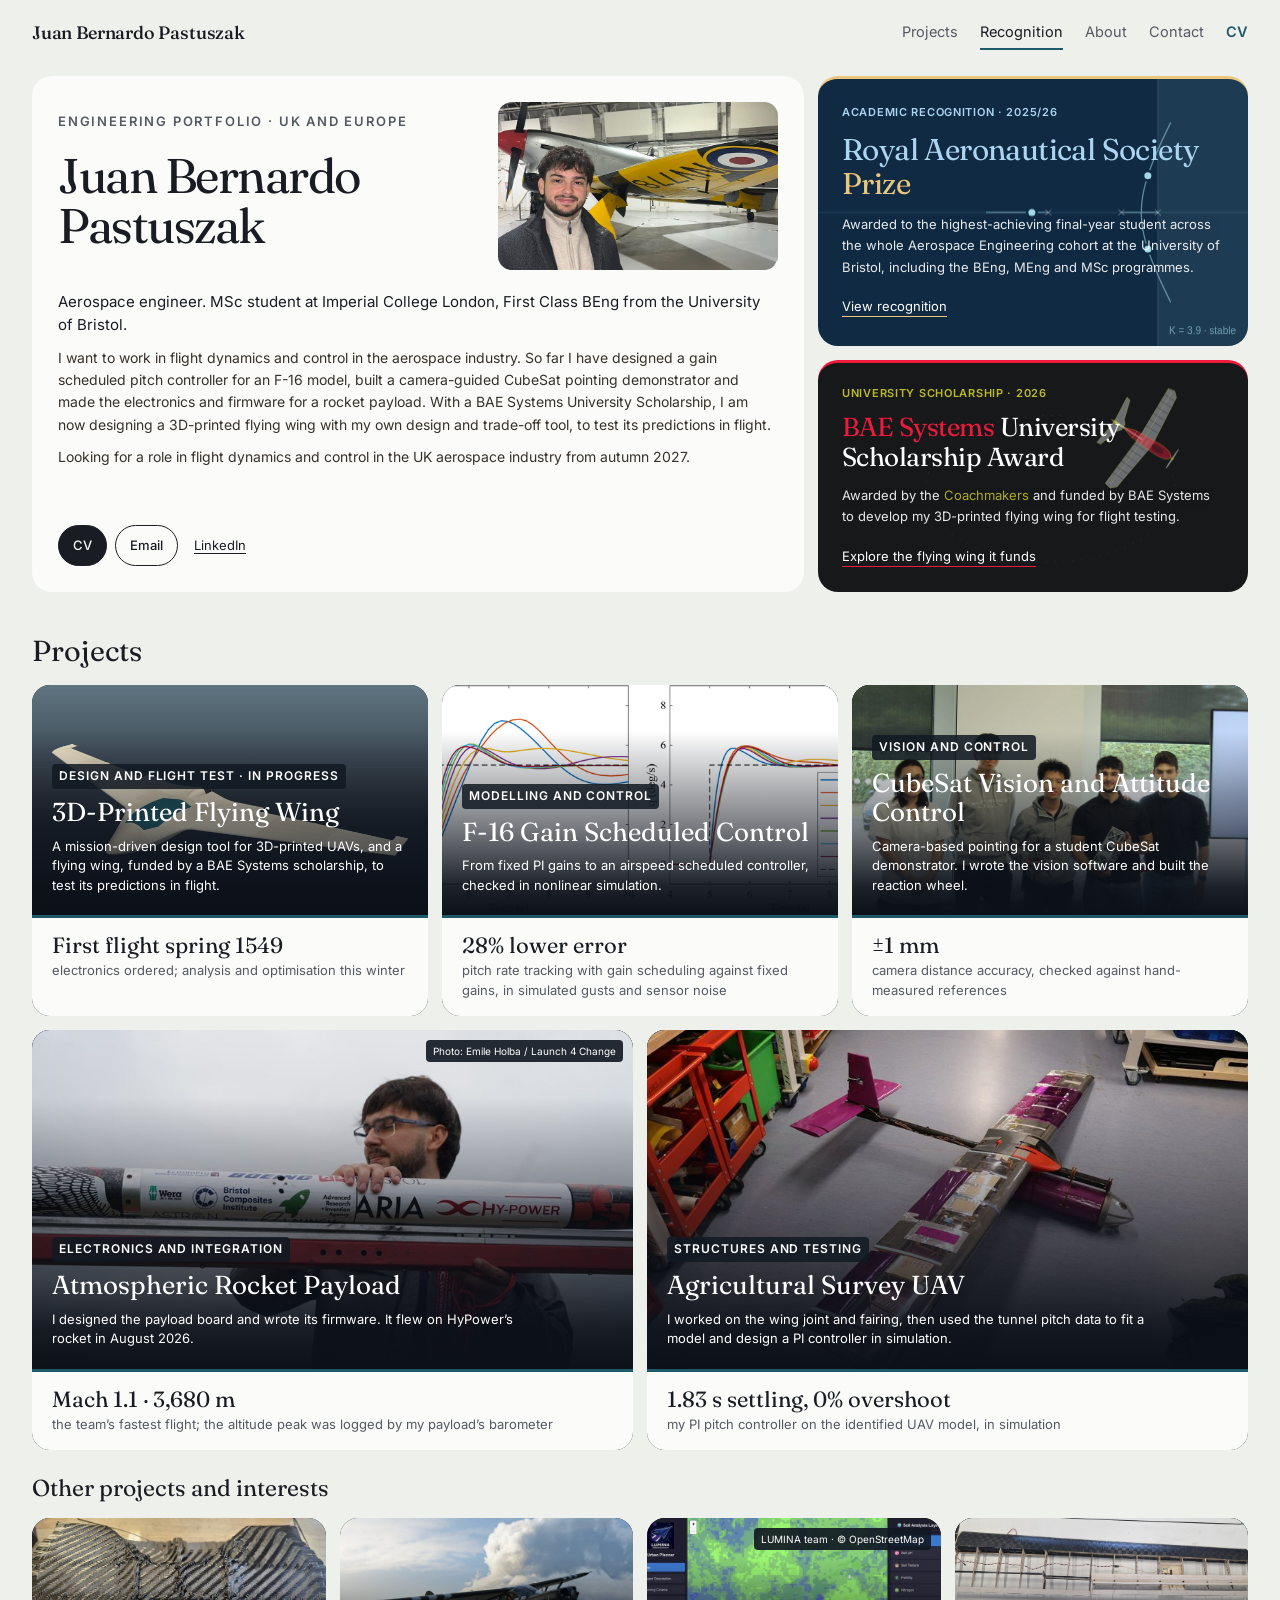
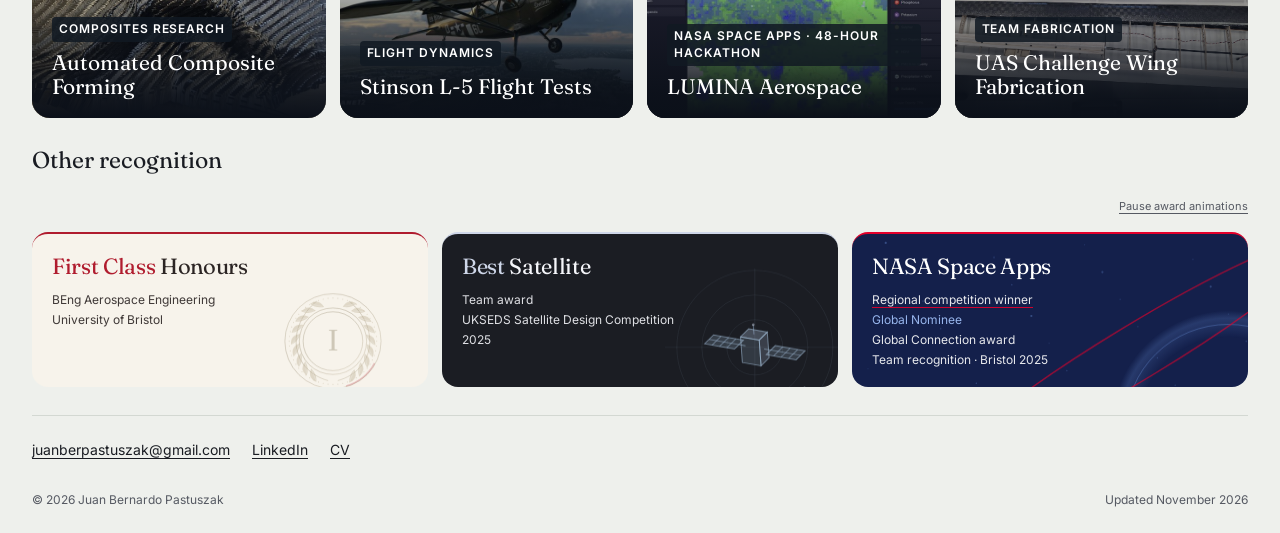
==== commit bc80f982: "Flying-wing design tool page, featured order, recognition layout, remove GitHub links and tighten pr" ====
--- a/index.html
+++ b/index.html
@@ -4,9 +4,9 @@
 <meta charset="utf-8">
 <meta name="viewport" content="width=device-width, initial-scale=1, viewport-fit=cover">
 <title>Juan Bernardo Pastuszak · Aerospace engineer, flight dynamics and control</title>
-<meta name="description" content="Portfolio of Juan Bernardo Pastuszak (Juan Pastuszak), aerospace engineer in flight dynamics and control. MSc student at Imperial College London, First Class BEng from the University of Bristol, BAE Systems University Scholar. F-16 gain scheduled control, UAV design tool, CubeSat and rocket payload.">
+<meta name="description" content="Portfolio of Juan Bernardo Pastuszak (Juan Pastuszak), aerospace engineer in flight dynamics and control. MSc student at Imperial College London, First Class BEng from the University of Bristol, BAE Systems University Scholar. F-16 gain scheduled control, CubeSat attitude control, a 3D-printed flying-wing design tool and a rocket payload.">
 <meta name="author" content="Juan Bernardo Pastuszak">
-<meta property="og:title" content="Juan Bernardo Pastuszak · Aerospace engineer, flight dynamics and control"><meta property="og:description" content="Portfolio of Juan Bernardo Pastuszak (Juan Pastuszak), aerospace engineer in flight dynamics and control. MSc student at Imperial College London, First Class BEng from the University of Bristol, BAE Systems University Scholar. F-16 gain scheduled control, UAV design tool, CubeSat and rocket payload."><meta property="og:type" content="website">
+<meta property="og:title" content="Juan Bernardo Pastuszak · Aerospace engineer, flight dynamics and control"><meta property="og:description" content="Portfolio of Juan Bernardo Pastuszak (Juan Pastuszak), aerospace engineer in flight dynamics and control. MSc student at Imperial College London, First Class BEng from the University of Bristol, BAE Systems University Scholar. F-16 gain scheduled control, CubeSat attitude control, a 3D-printed flying-wing design tool and a rocket payload."><meta property="og:type" content="website">
 <link rel="canonical" href="https://juanpastuszak.com/">
 <meta property="og:url" content="https://juanpastuszak.com/">
 <meta property="og:image" content="https://juanpastuszak.com/media/social-preview.png?v=20261102">
@@ -15,12 +15,12 @@
 <meta name="twitter:card" content="summary_large_image"><meta name="twitter:image" content="https://juanpastuszak.com/media/social-preview.png?v=20261102">
 <meta name="theme-color" content="#eef0ec">
 <link rel="icon" href="data:image/svg+xml,%3Csvg xmlns='http://www.w3.org/2000/svg' viewBox='0 0 64 64'%3E%3Crect width='64' height='64' fill='%23eef0ec'/%3E%3Ctext x='32' y='44' font-family='Georgia,serif' font-size='34' text-anchor='middle' fill='%231d1a16'%3EJP%3C/text%3E%3Crect x='14' y='50' width='36' height='3' fill='%231f5a6b'/%3E%3C/svg%3E"><link rel="icon" type="image/png" sizes="48x48" href="favicon-48.png"><link rel="apple-touch-icon" href="apple-touch-icon.png">
-<script type="application/ld+json">{"@context": "https://schema.org", "@type": "Person", "name": "Juan Bernardo Pastuszak", "alternateName": ["Juan Bernardo Pastuszak", "Juan Pastuszak"], "url": "https://juanpastuszak.com/", "image": "https://juanpastuszak.com/media/profile-aircraft.jpg", "jobTitle": "Aerospace engineer", "description": "Aerospace engineer focused on flight dynamics and control. MSc student at Imperial College London; BEng Aerospace Engineering, First Class Honours, University of Bristol; BAE Systems University Scholarship Award, 2026.", "alumniOf": [{"@type": "CollegeOrUniversity", "name": "University of Bristol"}, {"@type": "CollegeOrUniversity", "name": "Imperial College London"}], "knowsAbout": ["Flight dynamics", "Control systems", "UAV design", "Gain scheduling", "Flight control", "Embedded systems"], "sameAs": ["https://www.linkedin.com/in/juanpastuszak", "https://github.com/JuanBer18"]}</script>
+<script type="application/ld+json">{"@context": "https://schema.org", "@type": "Person", "name": "Juan Bernardo Pastuszak", "alternateName": ["Juan Bernardo Pastuszak", "Juan Pastuszak"], "url": "https://juanpastuszak.com/", "image": "https://juanpastuszak.com/media/profile-aircraft.jpg", "jobTitle": "Aerospace engineer", "description": "Aerospace engineer focused on flight dynamics and control. MSc student at Imperial College London; BEng Aerospace Engineering, First Class Honours, University of Bristol; BAE Systems University Scholarship Award, 2026.", "alumniOf": [{"@type": "CollegeOrUniversity", "name": "University of Bristol"}], "affiliation": {"@type": "CollegeOrUniversity", "name": "Imperial College London"}, "knowsAbout": ["Flight dynamics", "Control systems", "UAV design", "Gain scheduling", "Flight control", "Embedded systems"], "sameAs": ["https://www.linkedin.com/in/juanpastuszak"]}</script>
 <link rel="preload" href="fonts/fraunces-normal-latin.woff2" as="font" type="font/woff2" crossorigin><link rel="preload" href="fonts/fraunces-italic-latin.woff2" as="font" type="font/woff2" crossorigin><link rel="preload" href="fonts/inter-normal-latin.woff2" as="font" type="font/woff2" crossorigin><link rel="stylesheet" href="fonts/fonts.css">
 <link rel="stylesheet" href="styles.css">
 <link rel="stylesheet" href="bento.css">
 <link rel="stylesheet" href="projects-bento.css">
-<link rel="stylesheet" href="recognition.css?v=38897fab69">
+<link rel="stylesheet" href="recognition.css?v=f8c2dad66b">
 <script src="app.js" defer></script><script src="motion.js" defer></script><script src="recognition.js?v=20261106" defer></script>
 </head>
 <body class="bento-home portrait-integrated brand-led">
@@ -36,8 +36,8 @@
       <figure class="poster-portrait"><img fetchpriority="high" src="media/profile-aircraft.jpg" srcset="media/profile-aircraft-800.jpg 800w, media/profile-aircraft.jpg 1200w" sizes="(max-width:620px) 100vw, 280px" width="1200" height="1600" alt="Juan Bernardo Pastuszak standing in front of an aircraft" loading="eager" decoding="async"></figure>
     </div>
     <p class="line">Aerospace engineer. MSc student at Imperial College London, First Class BEng from the University of Bristol.</p>
-    <p class="bio">I want to work in flight dynamics and control in the aerospace industry. So far I have designed a gain scheduled pitch controller for an F-16 model, built a camera-guided CubeSat pointing demonstrator and made the electronics and firmware for a rocket payload. With a BAE Systems University Scholarship, I am now building a UAV testbed to check my design tool’s predictions in flight.</p><p class="bio">Looking for a role in flight dynamics and control in the UK aerospace industry from autumn 2027.</p>
-    <div class="actions"><a class="btn solid" href="Juan%20Pastuszak%20-%20CV.pdf" target="_blank" rel="noopener">CV</a><a class="btn" href="mailto:juanberpastuszak@gmail.com">Email</a><a class="profile-contact" href="https://www.linkedin.com/in/juanpastuszak" rel="noopener">LinkedIn</a><a class="profile-contact" href="https://github.com/JuanBer18" rel="noopener">GitHub</a></div>
+    <p class="bio">I want to work in flight dynamics and control in the aerospace industry. So far I have designed a gain scheduled pitch controller for an F-16 model, built a camera-guided CubeSat pointing demonstrator and made the electronics and firmware for a rocket payload. With a BAE Systems University Scholarship, I am now designing a 3D-printed flying wing with my own design and trade-off tool, to test its predictions in flight.</p><p class="bio">Looking for a role in flight dynamics and control in the UK aerospace industry from autumn 2027.</p>
+    <div class="actions"><a class="btn solid" href="Juan%20Pastuszak%20-%20CV.pdf" target="_blank" rel="noopener">CV</a><a class="btn" href="mailto:juanberpastuszak@gmail.com">Email</a><a class="profile-contact" href="https://www.linkedin.com/in/juanpastuszak" rel="noopener">LinkedIn</a></div>
   </div>
   <div class="opening-awards" id="recognition" role="group" aria-label="Major awards">
   <aside class="poster-prize award-card award-royal" aria-labelledby="prize-title">
@@ -48,16 +48,16 @@
     <canvas data-award-scene="uav" aria-hidden="true"></canvas>
     <span class="eyebrow">University scholarship · 2026</span>
     <h2 id="scholarship-title"><span class="award-word">BAE Systems</span> University <span class="award-secondary">Scholarship Award</span></h2>
-    <p>Awarded by the <span class="award-secondary">Coachmakers</span> and funded by BAE Systems to develop my UAV testbed for future flight testing.</p>
-    <a href="tool.html">Explore the funded project</a>
+    <p>Awarded by the <span class="award-secondary">Coachmakers</span> and funded by BAE Systems to develop my 3D-printed flying wing for flight testing.</p>
+    <a href="tool.html">Explore the flying wing it funds</a>
   </aside>
   </div>
 </section>
 
 
-<section class="bento-recognition" aria-labelledby="h-awards"><h2 id="h-awards" class="sr">Other recognition</h2><div class="recognition-motion"><button type="button" data-awards-motion aria-pressed="false" hidden>Pause award animations</button></div><div class="award-minor award-honours"><canvas data-award-scene="honours" aria-hidden="true"></canvas><h3><span class="award-word">First Class</span> Honours</h3><p>BEng Aerospace Engineering<br>University of Bristol</p></div><a class="award-minor award-satellite" href="satellite.html"><canvas data-award-scene="satellite" aria-hidden="true"></canvas><h3><span class="award-word">Best</span> Satellite</h3><p>Team award<br>UKSEDS Satellite Design Competition<br>2025</p></a><a class="award-minor award-nasa" href="spaceapps.html"><canvas data-award-scene="nasa" aria-hidden="true"></canvas><h3>NASA Space Apps</h3><p><span class="award-word">Regional competition winner</span><br><span class="award-secondary">Global Nominee</span><br>Global Connection award<br>Team recognition · Bristol 2025</p></a></section>
-<section class="bento-work" id="work" aria-labelledby="h-work"><div class="bento-heading"><h2 id="h-work">Projects</h2></div><div class="bento-grid"><a class="bento-tile project-card" data-groups="control hardware" href="satellite.html"><div class="preview-image"><img src="media/sat_trophy.jpg" srcset="media/sat_trophy-800.jpg 800w, media/sat_trophy.jpg 1800w" sizes="(max-width:620px) 100vw, 600px" width="1800" height="1200" alt="CubeSat Vision and Attitude Control" loading="eager" decoding="async"><div class="bento-copy"><span class="eyebrow">Vision and control</span><h3>CubeSat Vision and Attitude Control</h3><p>Camera-based pointing for a student CubeSat demonstrator. I wrote the vision software and built the reaction wheel.</p></div></div><div class="bento-result"><b>±1 mm</b><span>camera distance accuracy, checked against hand-measured references</span></div></a><a class="bento-tile project-card" data-groups="control research" href="tool.html"><div class="preview-image"><img src="media/uav_comparison_ui.jpg" srcset="media/uav_comparison_ui-800.jpg 800w, media/uav_comparison_ui.jpg 1536w" sizes="(max-width:620px) 100vw, 600px" width="1536" height="912" alt="UAV design and flight-dynamics tool" loading="eager" decoding="async"><div class="bento-copy"><span class="eyebrow">Flight dynamics · in progress</span><h3>UAV Design Tool</h3><p>A Python tool that runs VSPAERO and AVL and builds state-space models. A BAE Systems scholarship now funds a testbed to check it in flight.</p></div></div><div class="bento-result"><b>BAE Systems scholarship</b><span>funds the UAV testbed that will check the tool’s predictions in flight</span></div></a><a class="bento-tile project-card" data-groups="control" href="f16.html"><div class="preview-image"><img src="media/f16-plant-full.png" srcset="media/f16-plant-full-800.png 800w, media/f16-plant-full.png 1800w" sizes="(max-width:620px) 100vw, 600px" width="1800" height="881" alt="Gain scheduled pitch rate control for a nonlinear F-16 model" loading="eager" decoding="async"><div class="bento-copy"><span class="eyebrow">Modelling and control</span><h3>F-16 Gain Scheduled Control</h3><p>From fixed PI gains to an airspeed scheduled controller, checked in nonlinear simulation.</p></div></div><div class="bento-result"><b>36% lower error</b><span>pitch rate tracking with gain scheduling against fixed gains, in simulated gusts and sensor noise</span></div></a><a class="bento-tile project-card" data-groups="hardware" href="payload.html"><div class="preview-image"><img src="media/rocket_loading.jpg" srcset="media/rocket_loading-800.jpg 800w, media/rocket_loading.jpg 1800w" sizes="(max-width:620px) 100vw, 600px" width="1800" height="1200" alt="Atmospheric science payload for a university rocket" loading="eager" decoding="async"><span class="bento-credit">Photo: Emile Holba / Launch 4 Change</span><div class="bento-copy"><span class="eyebrow">Electronics and integration</span><h3>Atmospheric Rocket Payload</h3><p>I designed the payload board and wrote its firmware. It flew on HyPower’s rocket in August 2026.</p></div></div><div class="bento-result"><b>Mach 1.5 · 4,817 m</b><span>the team’s fastest flight; the altitude peak was logged by my payload’s barometer</span></div></a><a class="bento-tile project-card" data-groups="research structures" href="composites.html"><div class="preview-image"><img src="media/patch_before.jpg" srcset="media/patch_before-800.jpg 800w, media/patch_before.jpg 1500w" sizes="(max-width:620px) 100vw, 600px" width="1500" height="921" alt="Using fast simulations to guide patches for automated fabric forming" loading="eager" decoding="async"><div class="bento-copy"><span class="eyebrow">Composites research</span><h3>Automated Composite Forming</h3><p>I tested whether shear instabilities in a fast fabric-forming simulation predict real wrinkles, then formed four physical samples to check.</p></div></div><div class="bento-result"><b>Wrinkle suppressed</b><span>the optimised patches removed the top surface fold seen in the unpatched physical sample</span></div></a><a class="bento-tile project-card" data-groups="structures control hardware" href="avdasi2.html"><div class="preview-image"><img src="media/av_build.jpg" srcset="media/av_build-800.jpg 800w, media/av_build.jpg 1800w" sizes="(max-width:620px) 100vw, 600px" width="1800" height="1200" alt="Agricultural survey UAV: design, integration and testing" loading="eager" decoding="async"><div class="bento-copy"><span class="eyebrow">Structures and testing</span><h3>Agricultural Survey UAV</h3><p>I worked on the wing joint and fairing, then used the tunnel pitch data to fit a model and design a PI controller in simulation.</p></div></div><div class="bento-result"><b>2.40 s settling, 0% overshoot</b><span>my PI pitch controller on the identified UAV model, in simulation</span></div></a></div><div class="bento-secondary"><h2>Other projects and interests</h2><div class="bento-grid"><a class="bento-tile project-card" data-groups="control research" href="stinson.html"><div class="preview-image"><img src="media/stinson-xplane.jpg" srcset="media/stinson-xplane-800.jpg 800w, media/stinson-xplane.jpg 1800w" sizes="(max-width:620px) 100vw, 600px" width="1800" height="1012" alt="Stinson L-5 simulated flight tests" loading="eager" decoding="async"><div class="bento-copy"><span class="eyebrow">Flight dynamics</span><h3>Stinson L-5 Flight Tests</h3><p>Extending a course task through simulated flight tests and a Python workflow for handling qualities analysis.</p></div></div></a><a class="bento-tile project-card" data-groups="research" href="spaceapps.html"><div class="preview-image"><img src="media/lumina-earth-observation.jpg" srcset="media/lumina-earth-observation-800.jpg 800w, media/lumina-earth-observation.jpg 1440w" sizes="(max-width:620px) 100vw, 600px" width="1440" height="900" alt="LUMINA Aerospace: satellite data for land-use exploration" loading="eager" decoding="async"><span class="bento-credit">LUMINA team · © OpenStreetMap</span><div class="bento-copy"><span class="eyebrow">NASA Space Apps · 48-hour hackathon</span><h3>LUMINA Aerospace</h3><p>A team-built web tool for exploring satellite and soil data around Addis Ababa. I coordinated tasks and worked on the backend.</p></div></div></a><a class="bento-tile project-card" data-groups="structures hardware" href="uas.html"><div class="preview-image"><img src="media/uas-wooden-wing-panels.svg" width="2000.0" height="1126.0" alt="Wing fabrication for an autonomous competition aircraft" loading="eager" decoding="async"><div class="bento-copy"><span class="eyebrow">Team fabrication</span><h3>UAS Challenge Wing Fabrication</h3><p>Helping the team build wooden wings and carbon fibre leading edges for the UAS Challenge.</p></div></div></a></div></div></section>
-<section class="bento-contact" id="contact" aria-label="Contact"><a href="mailto:juanberpastuszak@gmail.com">juanberpastuszak@gmail.com</a><a href="https://www.linkedin.com/in/juanpastuszak" rel="noopener">LinkedIn</a><a href="https://github.com/JuanBer18" rel="noopener">GitHub</a><a href="Juan%20Pastuszak%20-%20CV.pdf" target="_blank" rel="noopener">CV</a></section>
+<section class="bento-work" id="work" aria-labelledby="h-work"><div class="bento-heading"><h2 id="h-work">Projects</h2></div><div class="bento-grid"><a class="bento-tile project-card" data-groups="control research" href="tool.html"><div class="preview-image"><img src="media/wing_card.jpg" srcset="media/wing_card-800.jpg 800w, media/wing_card.jpg 1600w" sizes="(max-width:620px) 100vw, 600px" width="1600" height="900" alt="Mission-driven design and trade-off tool for 3D-printed UAVs" loading="eager" decoding="async"><div class="bento-copy"><span class="eyebrow">Design and flight test · in progress</span><h3>3D-Printed Flying Wing</h3><p>A mission-driven design tool for 3D-printed UAVs, and a flying wing, funded by a BAE Systems scholarship, to test its predictions in flight.</p></div></div><div class="bento-result"><b>First flight spring 2027</b><span>electronics ordered; analysis and optimisation this winter</span></div></a><a class="bento-tile project-card" data-groups="control" href="f16.html"><div class="preview-image"><img src="media/f16-scheduled-all-speeds.png" srcset="media/f16-scheduled-all-speeds-800.png 800w, media/f16-scheduled-all-speeds.png 1800w" sizes="(max-width:620px) 100vw, 600px" width="1800" height="752" alt="Gain scheduled pitch rate control for a nonlinear F-16 model" loading="eager" decoding="async"><div class="bento-copy"><span class="eyebrow">Modelling and control</span><h3>F-16 Gain Scheduled Control</h3><p>From fixed PI gains to an airspeed scheduled controller, checked in nonlinear simulation.</p></div></div><div class="bento-result"><b>36% lower error</b><span>pitch rate tracking with gain scheduling against fixed gains, in simulated gusts and sensor noise</span></div></a><a class="bento-tile project-card" data-groups="control hardware" href="satellite.html"><div class="preview-image"><img src="media/sat_trophy.jpg" srcset="media/sat_trophy-800.jpg 800w, media/sat_trophy.jpg 1800w" sizes="(max-width:620px) 100vw, 600px" width="1800" height="1200" alt="CubeSat Vision and Attitude Control" loading="eager" decoding="async"><div class="bento-copy"><span class="eyebrow">Vision and control</span><h3>CubeSat Vision and Attitude Control</h3><p>Camera-based pointing for a student CubeSat demonstrator. I wrote the vision software and built the reaction wheel.</p></div></div><div class="bento-result"><b>±1 mm</b><span>camera distance accuracy, checked against hand-measured references</span></div></a><a class="bento-tile project-card" data-groups="hardware" href="payload.html"><div class="preview-image"><img src="media/rocket_loading.jpg" srcset="media/rocket_loading-800.jpg 800w, media/rocket_loading.jpg 1800w" sizes="(max-width:620px) 100vw, 600px" width="1800" height="1200" alt="Atmospheric science payload for a university rocket" loading="eager" decoding="async"><span class="bento-credit">Photo: Emile Holba / Launch 4 Change</span><div class="bento-copy"><span class="eyebrow">Electronics and integration</span><h3>Atmospheric Rocket Payload</h3><p>I designed the payload board and wrote its firmware. It flew on HyPower’s rocket in August 2026.</p></div></div><div class="bento-result"><b>Mach 1.5 · 4,817 m</b><span>the team’s fastest flight; the altitude peak was logged by my payload’s barometer</span></div></a><a class="bento-tile project-card" data-groups="structures control hardware" href="avdasi2.html"><div class="preview-image"><img src="media/av_build.jpg" srcset="media/av_build-800.jpg 800w, media/av_build.jpg 1800w" sizes="(max-width:620px) 100vw, 600px" width="1800" height="1200" alt="Agricultural survey UAV: design, integration and testing" loading="eager" decoding="async"><div class="bento-copy"><span class="eyebrow">Structures and testing</span><h3>Agricultural Survey UAV</h3><p>I worked on the wing joint and fairing, then used the tunnel pitch data to fit a model and design a PI controller in simulation.</p></div></div><div class="bento-result"><b>2.40 s settling, 0% overshoot</b><span>my PI pitch controller on the identified UAV model, in simulation</span></div></a></div><div class="bento-secondary"><h2>Other projects and interests</h2><div class="bento-grid"><a class="bento-tile project-card" data-groups="research structures" href="composites.html"><div class="preview-image"><img src="media/patch_before.jpg" srcset="media/patch_before-800.jpg 800w, media/patch_before.jpg 1500w" sizes="(max-width:620px) 100vw, 600px" width="1500" height="921" alt="Using fast simulations to guide patches for automated fabric forming" loading="eager" decoding="async"><div class="bento-copy"><span class="eyebrow">Composites research</span><h3>Automated Composite Forming</h3><p>I tested whether shear instabilities in a fast fabric-forming simulation predict real wrinkles, then formed four physical samples to check.</p></div></div><div class="bento-result"><b>Wrinkle suppressed</b><span>the optimised patches removed the top surface fold seen in the unpatched physical sample</span></div></a><a class="bento-tile project-card" data-groups="control research" href="stinson.html"><div class="preview-image"><img src="media/stinson-xplane.jpg" srcset="media/stinson-xplane-800.jpg 800w, media/stinson-xplane.jpg 1800w" sizes="(max-width:620px) 100vw, 600px" width="1800" height="1012" alt="Stinson L-5 simulated flight tests" loading="eager" decoding="async"><div class="bento-copy"><span class="eyebrow">Flight dynamics</span><h3>Stinson L-5 Flight Tests</h3><p>Extending a course task through simulated flight tests and a Python workflow for handling qualities analysis.</p></div></div></a><a class="bento-tile project-card" data-groups="research" href="spaceapps.html"><div class="preview-image"><img src="media/lumina-earth-observation.jpg" srcset="media/lumina-earth-observation-800.jpg 800w, media/lumina-earth-observation.jpg 1440w" sizes="(max-width:620px) 100vw, 600px" width="1440" height="900" alt="LUMINA Aerospace: satellite data for land-use exploration" loading="eager" decoding="async"><span class="bento-credit">LUMINA team · © OpenStreetMap</span><div class="bento-copy"><span class="eyebrow">NASA Space Apps · 48-hour hackathon</span><h3>LUMINA Aerospace</h3><p>A team-built web tool for exploring satellite and soil data around Addis Ababa. I coordinated tasks and worked on the backend.</p></div></div></a><a class="bento-tile project-card" data-groups="structures hardware" href="uas.html"><div class="preview-image"><img src="media/uas-wooden-wing-panels.svg" width="2000.0" height="1126.0" alt="Wing fabrication for an autonomous competition aircraft" loading="eager" decoding="async"><div class="bento-copy"><span class="eyebrow">Team fabrication</span><h3>UAS Challenge Wing Fabrication</h3><p>Helping the team build wooden wings and carbon fibre leading edges for the UAS Challenge.</p></div></div></a></div></div></section>
+<section class="bento-recognition" aria-labelledby="h-awards"><h2 id="h-awards">Other recognition</h2><div class="recognition-motion"><button type="button" data-awards-motion aria-pressed="false" hidden>Pause award animations</button></div><div class="award-minor award-honours"><canvas data-award-scene="honours" aria-hidden="true"></canvas><h3><span class="award-word">First Class</span> Honours</h3><p>BEng Aerospace Engineering<br>University of Bristol</p></div><a class="award-minor award-satellite" href="satellite.html"><canvas data-award-scene="satellite" aria-hidden="true"></canvas><h3><span class="award-word">Best</span> Satellite</h3><p>Team award<br>UKSEDS Satellite Design Competition<br>2025</p></a><a class="award-minor award-nasa" href="spaceapps.html"><canvas data-award-scene="nasa" aria-hidden="true"></canvas><h3>NASA Space Apps</h3><p><span class="award-word">Regional competition winner</span><br><span class="award-secondary">Global Nominee</span><br>Global Connection award<br>Team recognition · Bristol 2025</p></a></section>
+<section class="bento-contact" id="contact" aria-label="Contact"><a href="mailto:juanberpastuszak@gmail.com">juanberpastuszak@gmail.com</a><a href="https://www.linkedin.com/in/juanpastuszak" rel="noopener">LinkedIn</a><a href="Juan%20Pastuszak%20-%20CV.pdf" target="_blank" rel="noopener">CV</a></section>
 <footer><span>© 2026 Juan Bernardo Pastuszak</span><span>Updated November 2026</span></footer>
 </main>
 </body>
--- a/bento.css
+++ b/bento.css
@@ -126,3 +126,13 @@
 /* 2 Nov 2026: six featured projects sit in two even rows; five recognitions, scholarship first */
 @media(min-width:1051px){.bento-home .bento-work>.bento-grid>.bento-tile,.bento-home .bento-work>.bento-grid>.bento-tile:nth-child(-n+2){grid-column:span 2}.bento-recognition{grid-template-columns:repeat(5,minmax(0,1fr))}}
 @media(max-width:1050px){.bento-recognition>h2+a{grid-column:1/-1}}
+
+/* 27 November 2026: five featured projects (3 + 2 on desktop) and four secondary projects in one row. */
+.bento-home .bento-secondary .bento-result{display:none}
+@media(min-width:1051px){
+ .bento-home .bento-work>.bento-grid>.bento-tile:nth-child(4):nth-last-child(2),.bento-home .bento-work>.bento-grid>.bento-tile:nth-child(5):last-child{grid-column:span 3}
+ .bento-home .bento-secondary .bento-grid{grid-template-columns:repeat(4,minmax(0,1fr))}
+ .bento-home .bento-secondary .bento-grid>.bento-tile,.bento-home .bento-secondary .bento-grid>.bento-tile:nth-child(-n+2){grid-column:span 1}
+ .bento-home .bento-secondary .bento-copy h3{font-size:21px}
+}
+@media(min-width:621px) and (max-width:1050px){.bento-home .bento-work>.bento-grid>.bento-tile:nth-child(5):last-child{grid-column:1/-1}}
--- a/projects-bento.css
+++ b/projects-bento.css
@@ -167,3 +167,13 @@
 
 .project-document .project-code{margin-top:10px;font-size:14px}
 .project-document .project-code a{color:var(--acc);text-underline-offset:3px}
+
+/* Flying-wing page (27 November 2026): inline SVG diagrams and the three highlight boxes under the opening. */
+.project-document .diagram{width:100%;height:auto;display:block}
+.project-document .diagram text{font-family:var(--sans);fill:var(--ink)}
+.project-document .diagram .mute{fill:var(--mute)}
+.project-document .why{display:grid;grid-template-columns:repeat(3,minmax(0,1fr));gap:14px;margin:22px 0 8px}
+.project-document .why div{background:var(--paper);border:1px solid var(--line);border-radius:14px;padding:14px 16px}
+.project-document .why b{display:block;font:600 17px/1.25 var(--serif);color:var(--ink);margin-bottom:6px}
+.project-document .why span{display:block;font:14.5px/1.5 var(--sans);color:var(--mute)}
+@media (max-width:800px){.project-document .why{grid-template-columns:1fr}}
--- a/recognition.css
+++ b/recognition.css
@@ -85,3 +85,6 @@
  .bento-home.portrait-integrated .identity-header>h1{max-width:none;margin:0;grid-column:1;grid-row:2;font-size:36px}
  .bento-home.portrait-integrated .identity-header>.poster-portrait{grid-column:1;grid-row:3}
 }
+
+/* Secondary recognition sits below the projects (27 November 2026), with a visible heading. */
+.bento-home .bento-recognition>h2{grid-column:1/-1;font:400 23px/1.3 var(--serif);margin:28px 0 0}
